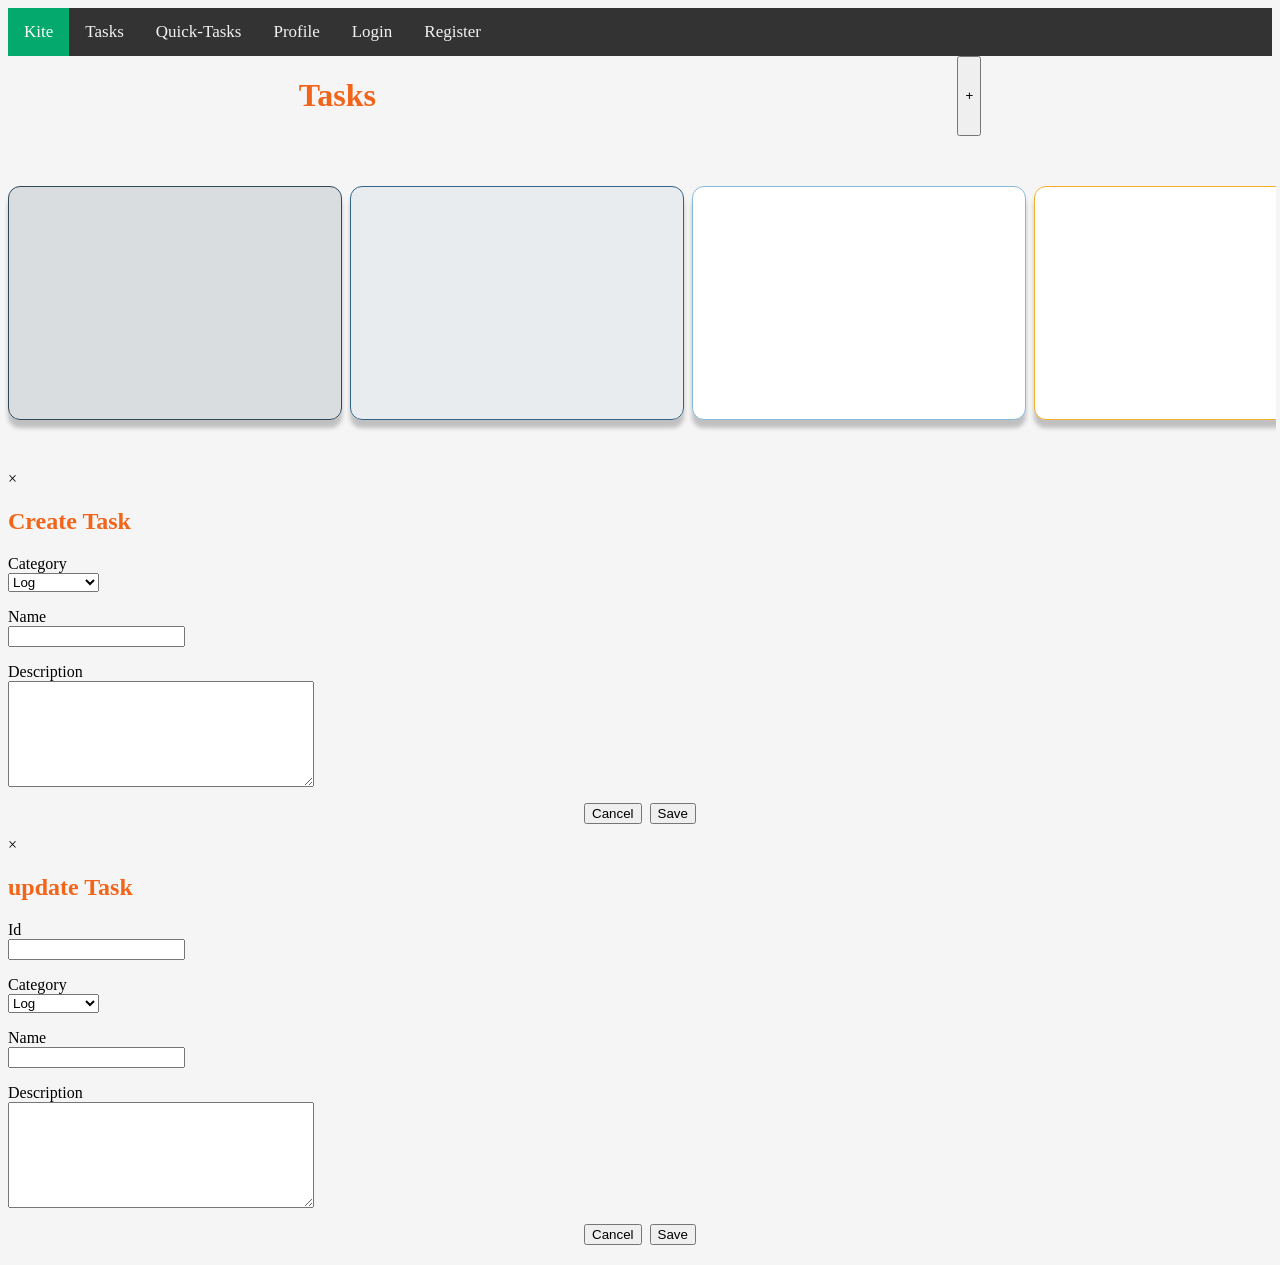
==== index.html @ b0ea0c17 "+ index with modals" ====
<!DOCTYPE html>
<html lang="en">

<head>
    <meta charset="UTF-8">
    <meta name="viewport" content="width=device-width, initial-scale=1.0">
    <title>Tasks</title>
    <link href="./css/main.css" rel="stylesheet" />
    <link rel="stylesheet" href="https://cdnjs.cloudflare.com/ajax/libs/font-awesome/4.7.0/css/font-awesome.min.css">
    <link rel="stylesheet" href="https://www.w3schools.com/w3css/5/w3.css">
    <style>
        .modal-form {
            display: flex;
            flex-flow: column;
            padding-bottom: 12px;
            gap: 16px;
        }

        textarea {
            min-width: 300px;
            min-height: 100px;
            max-width: 300px;
            max-height: 300px;
        }
    </style>


</head>

<body>


    <div class="topnav" id="myTopnav">
        <a href="index.html" class="active">Kite</a>
        <a href="index.html">Tasks</a>
        <a href="./pages/quick-tasks.html">Quick-Tasks</a>
        <a href="./pages/profile.html">Profile</a>
        <a href="./pages/login.html">Login</a>
        <a href="./pages/register.html">Register</a>

        <a href="javascript:void(0);" class="icon">
            <i class="fa fa-bars"></i>
        </a>
    </div>


    <div class="main-container">
        <div class="flex row justify-between w-100">
            <h1 class="primary">Tasks</h1>

            <button id="btnAddTask"
                onclick="document.getElementById('createTaskModal').style.display='block'">+</button>
        </div>

        <div class="main-tasks-container">
            <div class="card tasks-container"></div>
            <div class="card tasks-container"></div>
            <div class="card tasks-container"></div>
            <div class="card tasks-container"></div>
            <div class="card tasks-container"></div>

        </div>

    </div>


    <!-- CREATE TASK MODEL -->
    <div id="createTaskModal" class="w3-modal">
        <div class="w3-modal-content w3-card-4">
            <header class="w3-container">
                <span onclick="document.getElementById('createTaskModal').style.display='none'"
                    class="w3-button w3-display-topright">&times;</span>
                <h2 class="primary">Create Task</h2>
            </header>
            <div class="w3-container">

                <div class="modal-form">

                    <div class="input-group">
                        <label for="inputCategory">Category</label>
                        <select id="inputCategory">
                            <option value="1">Log</option>
                            <option value="2">Todo</option>
                            <option value="3">In Progress</option>
                            <option value="4">Review</option>
                            <option value="5">Done</option>
                        </select>
                    </div>

                    <div class="input-group">
                        <label for="inputName">Name</label>
                        <input id="inputName" type="text">
                    </div>

                    <div class="input-group">
                        <label for="inputDescription">Description</label>
                        <textarea id="inputDescription"> </textarea>
                    </div>


                    <div class="link-group">
                        <button
                            onclick="document.getElementById('createTaskModal').style.display='none'">Cancel</button>
                        <button id="btnSubmit">Save</button>
                    </div>

                </div>


            </div>

        </div>
    </div>


    <!-- UPDATE TASK MODEL -->
    <div id="updateTaskModal" class="w3-modal">
        <div class="w3-modal-content w3-card-4">
            <header class="w3-container">
                <span onclick="document.getElementById('updateTaskModal').style.display='none'"
                    class="w3-button w3-display-topright">&times;</span>
                <h2 class="primary">update Task</h2>
            </header>
            <div class="w3-container">

                <div class="modal-form">

                    <div class="input-group">
                        <label for="inputId">Id</label>
                        <input id="inputId" type="text" readonly>
                    </div>

                    <div class="input-group">
                        <label for="inputCategory">Category</label>
                        <select id="inputCategory">
                            <option value="1">Log</option>
                            <option value="2">Todo</option>
                            <option value="3">In Progress</option>
                            <option value="4">Review</option>
                            <option value="5">Done</option>
                        </select>
                    </div>

                    <div class="input-group">
                        <label for="inputName">Name</label>
                        <input id="inputName" type="text">
                    </div>

                    <div class="input-group">
                        <label for="inputDescription">Description</label>
                        <textarea id="inputDescription"> </textarea>
                    </div>


                    <div class="link-group">
                        <button
                            onclick="document.getElementById('updateTaskModal').style.display='none'">Cancel</button>
                        <button id="btnSubmit">Save</button>
                    </div>

                </div>


            </div>

        </div>
    </div>

    <script src="./js/index.js" type="module"></script>

    <script>
        function myFunction() {
            var x = document.getElementById("myTopnav");
            if (x.className === "topnav") {
                x.className += " responsive";
            } else {
                x.className = "topnav";
            }
        }
    </script>

</body>

</html>
---- css/main.css ----
:root {

    --bg-color: #f5f5f5;
    --primary-color: #2F4858;
    --secondary-color: #33658a;
    --accent-color: #86BBD8;
    --accent2-color: #F6AE2D;
    --accent3-color: #F26419;

    --card-bg: #FFF;


    --border-radius: 12px;
    --box-shadow: 0 8px 4px 0 silver;

    --space-small: 8px;
    --space-medium: 16px;
    --space-big: 32px;

}

body {
    background-color: var(--bg-color);
}

.w-100{
    width: 100%;
}

.primary {
    color: var(--accent3-color)
}

.bg-accent2{
    background-color: var(--accent2-color);
}


.accent2 {
    color: var(--accent2-color)
}

.flex {
    display: flex;
}

.row {
    flex-direction: row;
}

.column {
    flex-direction: column;
}

.justify-center {
    justify-content: center;
}

.justify-between{
    justify-content: space-around;
}

.align-center {
    align-items: center;
}

.gap-8 {
    gap: 8px;
}

.gap-16 {
    gap: 16px;
}

.card {
    padding: var(--space-medium);
    border-radius: var(--border-radius);
    background-color: var(--card-bg);
    box-shadow: var(--box-shadow);
}



.main-container {
    display: flex;
    flex-flow: column;
    justify-content: center;
    align-items: center;
}

.head-container {
    display: flex;
    flex-flow: column;
    justify-content: center;
    align-items: center;
}


.content-container {
    width: 800px;
    display: flex;
    flex-flow: column;
    justify-content: center;
    align-items: start;
}



.input-group {
    display: flex;
    flex-flow: column;
    justify-content: center;
    align-items: start;
}

.link-group {
    display: flex;
    flex-flow: row;
    justify-content: center;
    align-items: center;
    gap: 8px;
}



/* INDEX PAGE */
.main-tasks-container {
    width: 100%;
    display: flex;
    flex-flow: row;
    overflow-y: auto;
    gap: 8px;
    padding: 50px 4px;
}

.tasks-container {
    width: 100%;
    min-width: 300px;
    min-height: 200px;
    display: flex;
    flex-flow: column;
    gap: 8px;
}

.tasks-container:nth-child(1){
    background-color: #2F485822;
    border: 1px solid var(--primary-color);
}

.tasks-container:nth-child(2){
    background-color: #33658a11;
    border: 1px solid var(--secondary-color);
}

.tasks-container:nth-child(3){
    border: 1px solid var(--accent-color);
}

.tasks-container:nth-child(4){
    border: 1px solid var(--accent2-color);
}

.tasks-container:nth-child(5){
    border: 1px solid var(--accent3-color);
}




/* NAV BAR */
/* Add a black background color to the top navigation */

.topnav {
    overflow: hidden;
    background-color: #333;
}

.topnav a {
    float: left;
    display: block;
    color: #f2f2f2;
    text-align: center;
    padding: 14px 16px;
    text-decoration: none;
    font-size: 17px;
}

.topnav a:hover {
    background-color: #ddd;
    color: black;
}

.topnav a.active {
    background-color: #04AA6D;
    color: white;
}

.topnav .icon {
    display: none;
}

@media screen and (max-width: 600px) {
    .topnav a:not(:first-child) {
        display: none;
    }

    .topnav a.icon {
        float: right;
        display: block;
    }
}

@media screen and (max-width: 600px) {
    .topnav.responsive {
        position: relative;
    }

    .topnav.responsive .icon {
        position: absolute;
        right: 0;
        top: 0;
    }

    .topnav.responsive a {
        float: none;
        display: block;
        text-align: left;
    }
}
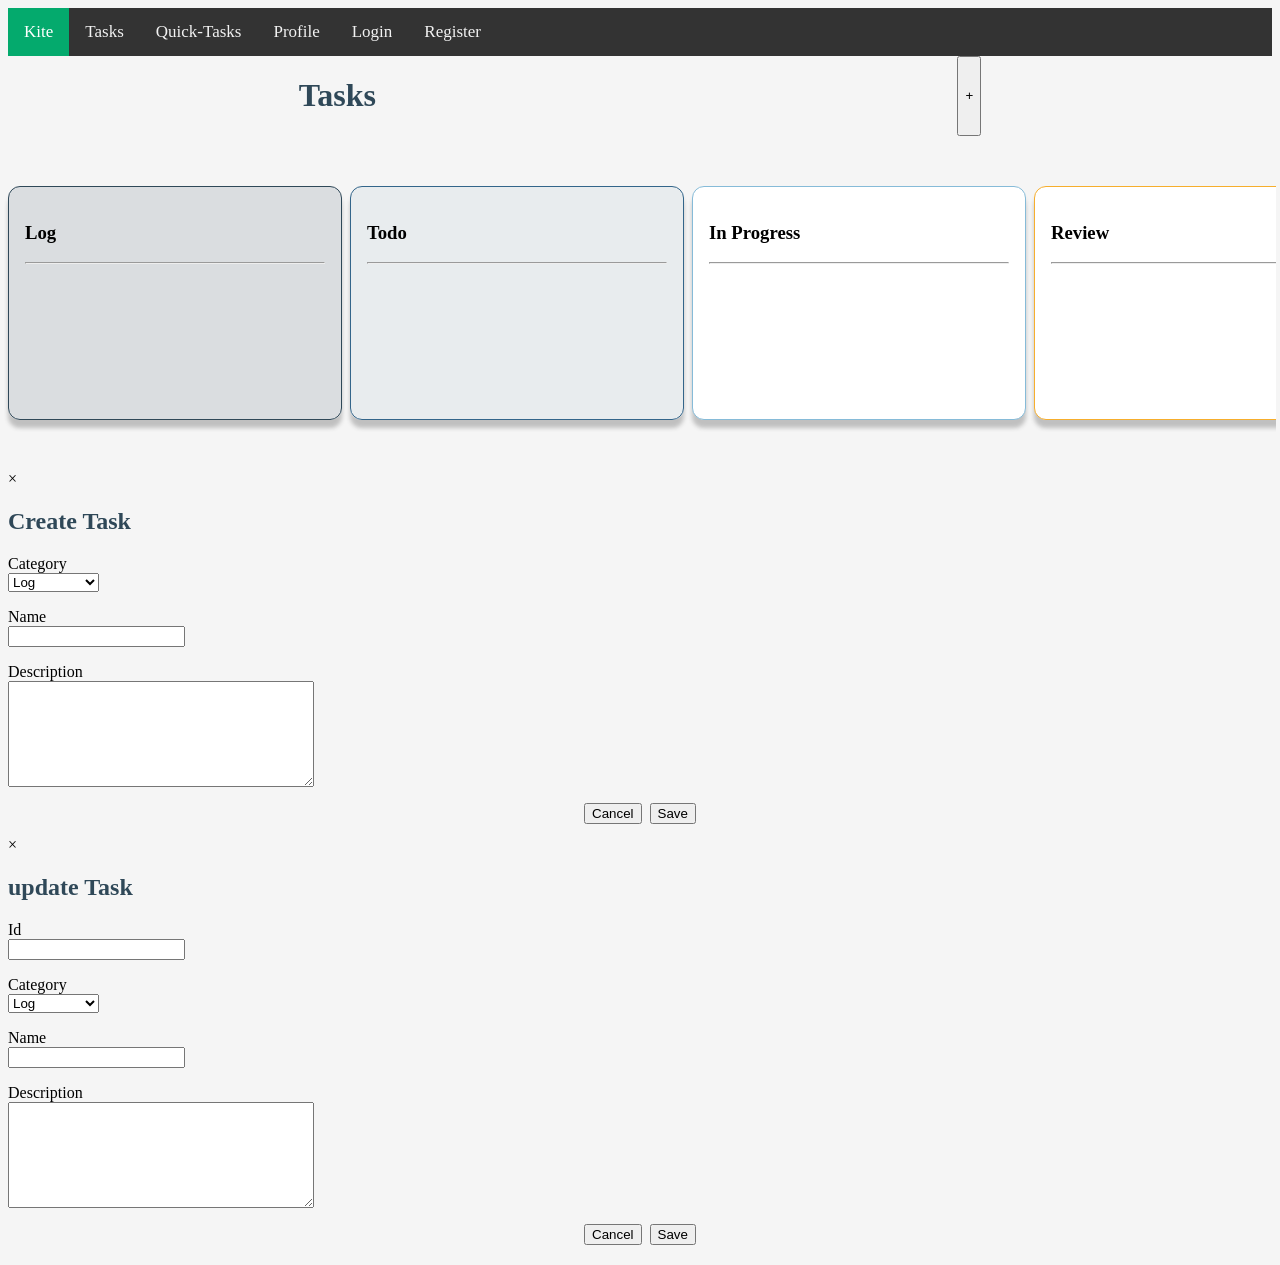
==== commit 04b4735e: "# index with template" ====
--- a/index.html
+++ b/index.html
@@ -29,7 +29,7 @@
 
 <body>
 
-
+    <!-- NAVBAR -->
     <div class="topnav" id="myTopnav">
         <a href="index.html" class="active">Kite</a>
         <a href="index.html">Tasks</a>
@@ -52,12 +52,69 @@
                 onclick="document.getElementById('createTaskModal').style.display='block'">+</button>
         </div>
 
+        <!-- Page content -->
         <div class="main-tasks-container">
-            <div class="card tasks-container"></div>
-            <div class="card tasks-container"></div>
-            <div class="card tasks-container"></div>
-            <div class="card tasks-container"></div>
-            <div class="card tasks-container"></div>
+
+            <!-- LOG -->
+            <div class="card tasks-container">
+                <div>
+                    <h3>Log</h3>
+                    <hr />
+                </div>
+
+                <div id="logTasksContainer" class="flex column justify-center gap-16">
+                    <!-- task card template lives here -->
+                </div>
+            </div>
+
+
+            <!-- TODO -->
+            <div class="card tasks-container">
+                <div>
+                    <h3>Todo</h3>
+                    <hr />
+                </div>
+
+                <div id="todoTasksContainer" class="flex column justify-center gap-16">
+                    <!-- task card template lives here -->
+                </div>
+            </div>
+
+            <!-- IN PROGRESS -->
+            <div class="card tasks-container">
+                <div>
+                    <h3>In Progress</h3>
+                    <hr />
+                </div>
+
+                <div id="inProgressTasksContainer" class="flex column justify-center gap-16">
+                    <!-- task card template lives here -->
+                </div>
+            </div>
+
+            <!-- done -->
+            <div class="card tasks-container">
+                <div>
+                    <h3>Review</h3>
+                    <hr />
+                </div>
+
+                <div id="reviewTasksContainer" class="flex column justify-center gap-16">
+                    <!-- task card template lives here -->
+                </div>
+            </div>
+
+            <!-- DONE -->
+            <div class="card tasks-container">
+                <div>
+                    <h3>Done</h3>
+                    <hr />
+                </div>
+
+                <div id="DoneTasksContainer" class="flex column justify-center gap-16">
+                    <!-- task card template lives here -->
+                </div>
+            </div>
 
         </div>
 
@@ -126,13 +183,13 @@
                 <div class="modal-form">
 
                     <div class="input-group">
-                        <label for="inputId">Id</label>
-                        <input id="inputId" type="text" readonly>
-                    </div>
-
-                    <div class="input-group">
-                        <label for="inputCategory">Category</label>
-                        <select id="inputCategory">
+                        <label for="inputIdUpdate">Id</label>
+                        <input id="inputIdUpdate" type="text" readonly>
+                    </div>
+
+                    <div class="input-group">
+                        <label for="inputCategoryUpdate">Category</label>
+                        <select id="inputCategoryUpdate">
                             <option value="1">Log</option>
                             <option value="2">Todo</option>
                             <option value="3">In Progress</option>
@@ -142,20 +199,20 @@
                     </div>
 
                     <div class="input-group">
-                        <label for="inputName">Name</label>
-                        <input id="inputName" type="text">
-                    </div>
-
-                    <div class="input-group">
-                        <label for="inputDescription">Description</label>
-                        <textarea id="inputDescription"> </textarea>
+                        <label for="inputNameUpdate">Name</label>
+                        <input id="inputNameUpdate" type="text">
+                    </div>
+
+                    <div class="input-group">
+                        <label for="inputDescriptioUpdate">Description</label>
+                        <textarea id="inputDescriptionUpdate"> </textarea>
                     </div>
 
 
                     <div class="link-group">
                         <button
                             onclick="document.getElementById('updateTaskModal').style.display='none'">Cancel</button>
-                        <button id="btnSubmit">Save</button>
+                        <button id="btnSubmitUpdate">Save</button>
                     </div>
 
                 </div>
@@ -165,6 +222,38 @@
 
         </div>
     </div>
+
+
+
+    <!-- task card template-->
+    <template id="templateTaskCard">
+        <div id="taskCard" class="card">
+            <div>
+                <div class="flex row justify-end gap-8">
+
+                    <button id="btnTaskUpdate" class="btn btn-transparent"
+                        onclick="document.getElementById('updateTaskModal').style.display='block'">
+                        <svg xmlns="http://www.w3.org/2000/svg" fill="none" viewBox="0 0 24 24" stroke-width="1.5"
+                            stroke="currentColor" class="icon-24 primary">
+                            <path stroke-linecap="round" stroke-linejoin="round"
+                                d="m16.862 4.487 1.687-1.688a1.875 1.875 0 1 1 2.652 2.652L6.832 19.82a4.5 4.5 0 0 1-1.897 1.13l-2.685.8.8-2.685a4.5 4.5 0 0 1 1.13-1.897L16.863 4.487Zm0 0L19.5 7.125" />
+                        </svg>
+
+                    </button>
+
+                    <button id="btnTaskDelete" class="btn btn-transparent">
+                        <svg xmlns="http://www.w3.org/2000/svg" fill="none" viewBox="0 0 24 24" stroke-width="1.5"
+                            stroke="currentColor" class="icon-24 accent3">
+                            <path stroke-linecap="round" stroke-linejoin="round"
+                                d="m14.74 9-.346 9m-4.788 0L9.26 9m9.968-3.21c.342.052.682.107 1.022.166m-1.022-.165L18.16 19.673a2.25 2.25 0 0 1-2.244 2.077H8.084a2.25 2.25 0 0 1-2.244-2.077L4.772 5.79m14.456 0a48.108 48.108 0 0 0-3.478-.397m-12 .562c.34-.059.68-.114 1.022-.165m0 0a48.11 48.11 0 0 1 3.478-.397m7.5 0v-.916c0-1.18-.91-2.164-2.09-2.201a51.964 51.964 0 0 0-3.32 0c-1.18.037-2.09 1.022-2.09 2.201v.916m7.5 0a48.667 48.667 0 0 0-7.5 0" />
+                        </svg>
+                    </button>
+                </div>
+                <p id="taskName">Task Name</p>
+                <p id="taskDesc" class="text-desc">Task Desc</p>
+            </div>
+        </div>
+    </template>
 
     <script src="./js/index.js" type="module"></script>
 
@@ -177,6 +266,53 @@
                 x.className = "topnav";
             }
         }
+
+        let logTasksContainer = document.getElementById("logTasksContainer");
+        let todoTasksContainer = document.getElementById("todoTasksContainer");
+        let inProgressTasksContainer = document.getElementById("inProgressTasksContainer");
+        let reviewTasksContainer = document.getElementById("reviewTasksContainer");
+        let doneTasksContainer = document.getElementById("doneTasksContainer");
+
+        let templateTaskCard = document.getElementById("templateTaskCard");
+
+        let inputCategory = document.getElementById("inputCategory");
+        let btnSubmit = document.getElementById("btnSubmit");
+
+        btnSubmit.onclick = createTaskCard
+
+
+        function createTaskCard() {
+            let clone = templateTaskCard.content.cloneNode(true);
+            console.log(inputCategory.value);
+            
+            switch (parseInt(inputCategory.value)) {
+                case 1:
+                    logTasksContainer.appendChild(clone);
+                    break;
+                case 2:
+                    todoTasksContainer.appendChild(clone);
+                    break;
+                case 3:
+                    inProgressTasksContainer.appendChild(clone);
+                    break;
+                case 4:
+                    reviewTasksContainer.appendChild(clone);
+                    break;
+                case 5:
+                    doneTasksContainer.appendChild(clone);
+                    break;
+
+                default:
+                    break;
+            }
+
+
+        }
+
+
+
+
+
     </script>
 
 </body>
--- a/css/main.css
+++ b/css/main.css
@@ -28,18 +28,34 @@
 }
 
 .primary {
-    color: var(--accent3-color)
+    color: var(--primary-color)
 }
 
 .bg-accent2{
     background-color: var(--accent2-color);
 }
 
-
+.accent {
+    color: var(--accent-color)
+}
 .accent2 {
     color: var(--accent2-color)
 }
 
+.accent3 {
+    color: var(--accent3-color);
+}
+
+.text-desc{
+    color: #777;
+    font-size: small;
+}
+
+.icon-24{
+    width: 24px;
+    height: 24px;
+}
+
 .flex {
     display: flex;
 }
@@ -58,6 +74,10 @@
 
 .justify-between{
     justify-content: space-around;
+}
+
+.justify-end{
+    justify-content: end;
 }
 
 .align-center {
@@ -164,7 +184,21 @@
     border: 1px solid var(--accent3-color);
 }
 
-
+.btn{
+    padding: 4px 8px;
+    border-radius: var(--border-radius);
+}
+
+.btn:hover{
+    scale: 1.09;
+    box-shadow: 0 2px 4px 0 silver;
+}
+
+.btn-transparent{
+    outline: none;
+    border: none;
+    background: none;
+}
 
 
 /* NAV BAR */
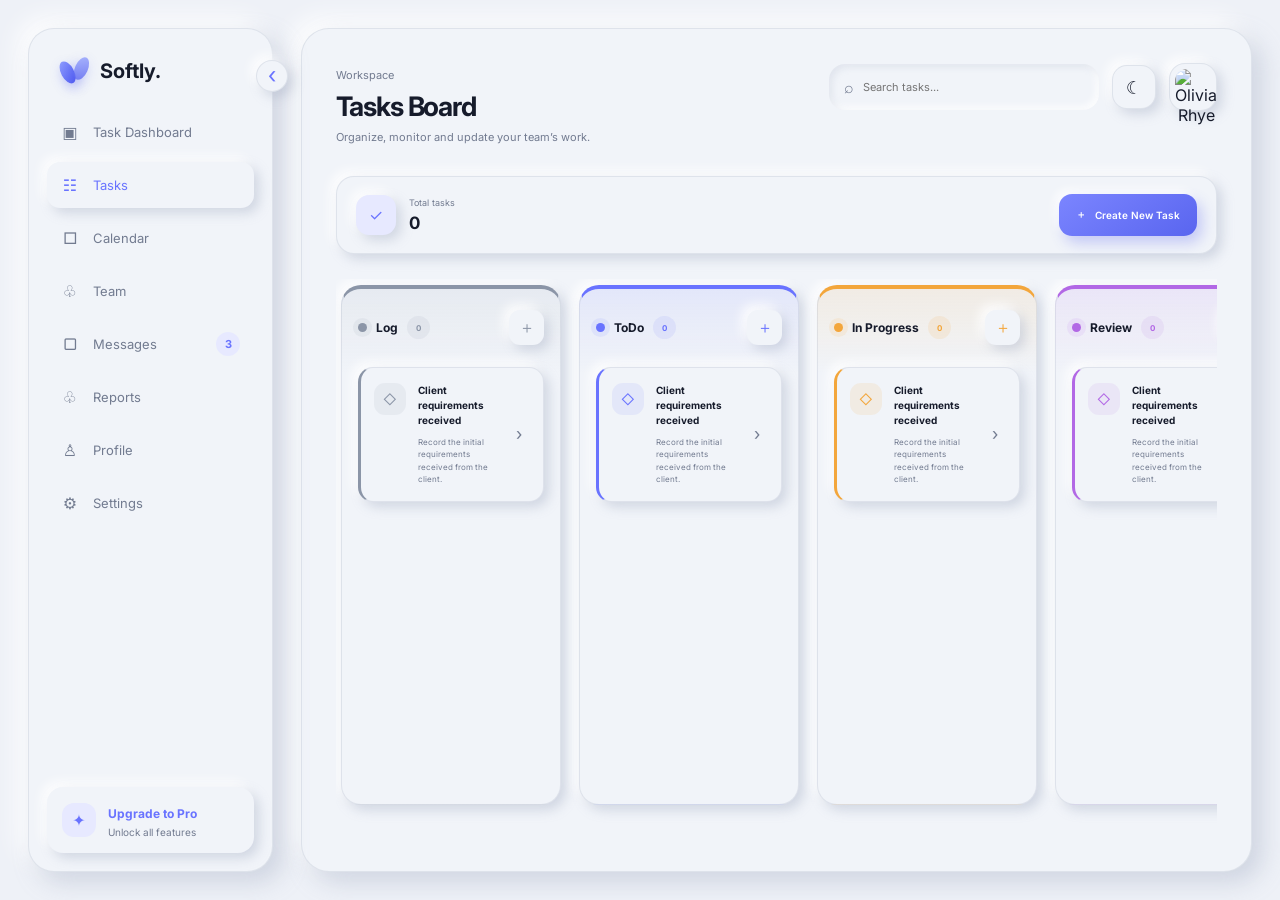
==== commit bb154f1e: "+changes to all pages" ====
--- a/index.html
+++ b/index.html
@@ -1,320 +1,294 @@
-<!DOCTYPE html>
-<html lang="en">
+<!doctype html>
+<html lang="en" data-theme="light">
 
 <head>
     <meta charset="UTF-8">
     <meta name="viewport" content="width=device-width, initial-scale=1.0">
-    <title>Tasks</title>
-    <link href="./css/main.css" rel="stylesheet" />
-    <link rel="stylesheet" href="https://cdnjs.cloudflare.com/ajax/libs/font-awesome/4.7.0/css/font-awesome.min.css">
-    <link rel="stylesheet" href="https://www.w3schools.com/w3css/5/w3.css">
-    <style>
-        .modal-form {
-            display: flex;
-            flex-flow: column;
-            padding-bottom: 12px;
-            gap: 16px;
-        }
-
-        textarea {
-            min-width: 300px;
-            min-height: 100px;
-            max-width: 300px;
-            max-height: 300px;
-        }
-    </style>
-
-
+    <meta name="description" content="Responsive neumorphic task dashboard">
+    <title>Tasks — Softly</title>
+    <link rel="preconnect" href="https://fonts.googleapis.com">
+    <link rel="preconnect" href="https://fonts.gstatic.com" crossorigin>
+    <link href="https://fonts.googleapis.com/css2?family=Inter:wght@400;500;600;700&display=swap" rel="stylesheet">
+    <link rel="stylesheet" href="./css/main.css">
 </head>
 
-<body>
-
-    <!-- NAVBAR -->
-    <div class="topnav" id="myTopnav">
-        <a href="index.html" class="active">Kite</a>
-        <a href="index.html">Tasks</a>
-        <a href="./pages/quick-tasks.html">Quick-Tasks</a>
-        <a href="./pages/profile.html">Profile</a>
-        <a href="./pages/login.html">Login</a>
-        <a href="./pages/register.html">Register</a>
-
-        <a href="javascript:void(0);" class="icon">
-            <i class="fa fa-bars"></i>
-        </a>
-    </div>
-
-
-    <div class="main-container">
-        <div class="flex row justify-between w-100">
-            <h1 class="primary">Tasks</h1>
-
-            <button id="btnAddTask"
-                onclick="document.getElementById('createTaskModal').style.display='block'">+</button>
-        </div>
-
-        <!-- Page content -->
-        <div class="main-tasks-container">
-
-            <!-- LOG -->
-            <div class="card tasks-container">
-                <div>
-                    <h3>Log</h3>
-                    <hr />
+<body class="tasks-page">
+    <div class="tasks-layout" id="tasksLayout">
+
+        <aside class="sidebar" id="sidebar">
+            <a class="logo" href="index.html" aria-label="Softly home">
+                <span class="brand-mark"><i></i><i></i></span>
+                <strong>Softly.</strong>
+            </a>
+
+            <button class="sidebar-collapse-button" id="sidebarCollapseButton" type="button"
+                aria-label="Collapse sidebar" aria-expanded="true"><span>‹</span></button>
+
+            <nav class="primary-nav" aria-label="Primary navigation">
+                <a class="nav-link" href="index.html" data-label="Task Dashboard"><span>▣</span>Task
+                    Dashboard</a>
+                <a class="nav-link active" href="tasks.html" data-label="Tasks"><span>☷</span>Tasks</a>
+                <a class="nav-link" href="calendar.html" data-label="Calendar"><span>□</span>Calendar</a>
+                <a class="nav-link" href="team.html" data-label="Team"><span>♧</span>Team</a>
+                <a class="nav-link" href="messages.html" data-label="Messages"><span>▢</span>Messages <b
+                        class="count">3</b></a>
+                <a class="nav-link" href="reports.html" data-label="Reports"><span>♧</span>Reports</a>
+                <a class="nav-link" href="profile.html" data-label="Profile"><span>♙</span>Profile</a>
+                <a class="nav-link" href="settings.html" data-label="Settings"><span>⚙</span>Settings</a>
+            </nav>
+
+            <a class="upgrade-card" href="#">
+                <span class="upgrade-icon">✦</span>
+                <span><strong>Upgrade to Pro</strong><small>Unlock all features</small></span>
+            </a>
+        </aside>
+
+        <main class="dashboard-main">
+            <header class="dashboard-header">
+
+                <div class="dashboard-title">
+
+                    <button class="icon-button task-mobile-menu" id="menuButton" type="button" aria-label="Open menu"
+                        aria-expanded="false">
+                        ☰
+                    </button>
+
+                    <div>
+                        <small>Workspace</small>
+                        <h1>Tasks Board</h1>
+
+                        <p>
+                            Organize, monitor and update your team’s work.
+                        </p>
+                    </div>
                 </div>
 
-                <div id="logTasksContainer" class="flex column justify-center gap-16">
-                    <!-- task card template lives here -->
-                </div>
-            </div>
-
-
-            <!-- TODO -->
-            <div class="card tasks-container">
-                <div>
-                    <h3>Todo</h3>
-                    <hr />
-                </div>
-
-                <div id="todoTasksContainer" class="flex column justify-center gap-16">
-                    <!-- task card template lives here -->
-                </div>
-            </div>
-
-            <!-- IN PROGRESS -->
-            <div class="card tasks-container">
-                <div>
-                    <h3>In Progress</h3>
-                    <hr />
-                </div>
-
-                <div id="inProgressTasksContainer" class="flex column justify-center gap-16">
-                    <!-- task card template lives here -->
-                </div>
-            </div>
-
-            <!-- done -->
-            <div class="card tasks-container">
-                <div>
-                    <h3>Review</h3>
-                    <hr />
-                </div>
-
-                <div id="reviewTasksContainer" class="flex column justify-center gap-16">
-                    <!-- task card template lives here -->
-                </div>
-            </div>
-
-            <!-- DONE -->
-            <div class="card tasks-container">
-                <div>
-                    <h3>Done</h3>
-                    <hr />
-                </div>
-
-                <div id="DoneTasksContainer" class="flex column justify-center gap-16">
-                    <!-- task card template lives here -->
-                </div>
-            </div>
-
-        </div>
-
-    </div>
-
-
-    <!-- CREATE TASK MODEL -->
-    <div id="createTaskModal" class="w3-modal">
-        <div class="w3-modal-content w3-card-4">
-            <header class="w3-container">
-                <span onclick="document.getElementById('createTaskModal').style.display='none'"
-                    class="w3-button w3-display-topright">&times;</span>
-                <h2 class="primary">Create Task</h2>
-            </header>
-            <div class="w3-container">
-
-                <div class="modal-form">
-
-                    <div class="input-group">
-                        <label for="inputCategory">Category</label>
-                        <select id="inputCategory">
-                            <option value="1">Log</option>
-                            <option value="2">Todo</option>
-                            <option value="3">In Progress</option>
-                            <option value="4">Review</option>
-                            <option value="5">Done</option>
-                        </select>
-                    </div>
-
-                    <div class="input-group">
-                        <label for="inputName">Name</label>
-                        <input id="inputName" type="text">
-                    </div>
-
-                    <div class="input-group">
-                        <label for="inputDescription">Description</label>
-                        <textarea id="inputDescription"> </textarea>
-                    </div>
-
-
-                    <div class="link-group">
-                        <button
-                            onclick="document.getElementById('createTaskModal').style.display='none'">Cancel</button>
-                        <button id="btnSubmit">Save</button>
-                    </div>
-
-                </div>
-
-
-            </div>
-
-        </div>
-    </div>
-
-
-    <!-- UPDATE TASK MODEL -->
-    <div id="updateTaskModal" class="w3-modal">
-        <div class="w3-modal-content w3-card-4">
-            <header class="w3-container">
-                <span onclick="document.getElementById('updateTaskModal').style.display='none'"
-                    class="w3-button w3-display-topright">&times;</span>
-                <h2 class="primary">update Task</h2>
-            </header>
-            <div class="w3-container">
-
-                <div class="modal-form">
-
-                    <div class="input-group">
-                        <label for="inputIdUpdate">Id</label>
-                        <input id="inputIdUpdate" type="text" readonly>
-                    </div>
-
-                    <div class="input-group">
-                        <label for="inputCategoryUpdate">Category</label>
-                        <select id="inputCategoryUpdate">
-                            <option value="1">Log</option>
-                            <option value="2">Todo</option>
-                            <option value="3">In Progress</option>
-                            <option value="4">Review</option>
-                            <option value="5">Done</option>
-                        </select>
-                    </div>
-
-                    <div class="input-group">
-                        <label for="inputNameUpdate">Name</label>
-                        <input id="inputNameUpdate" type="text">
-                    </div>
-
-                    <div class="input-group">
-                        <label for="inputDescriptioUpdate">Description</label>
-                        <textarea id="inputDescriptionUpdate"> </textarea>
-                    </div>
-
-
-                    <div class="link-group">
-                        <button
-                            onclick="document.getElementById('updateTaskModal').style.display='none'">Cancel</button>
-                        <button id="btnSubmitUpdate">Save</button>
-                    </div>
-
-                </div>
-
-
-            </div>
-
-        </div>
-    </div>
-
-
-
-    <!-- task card template-->
-    <template id="templateTaskCard">
-        <div id="taskCard" class="card">
-            <div>
-                <div class="flex row justify-end gap-8">
-
-                    <button id="btnTaskUpdate" class="btn btn-transparent"
-                        onclick="document.getElementById('updateTaskModal').style.display='block'">
-                        <svg xmlns="http://www.w3.org/2000/svg" fill="none" viewBox="0 0 24 24" stroke-width="1.5"
-                            stroke="currentColor" class="icon-24 primary">
-                            <path stroke-linecap="round" stroke-linejoin="round"
-                                d="m16.862 4.487 1.687-1.688a1.875 1.875 0 1 1 2.652 2.652L6.832 19.82a4.5 4.5 0 0 1-1.897 1.13l-2.685.8.8-2.685a4.5 4.5 0 0 1 1.13-1.897L16.863 4.487Zm0 0L19.5 7.125" />
-                        </svg>
-
+                <div class="dashboard-actions">
+
+                    <label class="search-box task-dashboard-search">
+                        <span>⌕</span>
+
+                        <input id="search" type="search" placeholder="Search tasks..." aria-label="Search tasks">
+                    </label>
+
+                    <button class="icon-button" id="themeToggle" type="button" aria-label="Switch to dark theme">
+                        ☾
                     </button>
 
-                    <button id="btnTaskDelete" class="btn btn-transparent">
-                        <svg xmlns="http://www.w3.org/2000/svg" fill="none" viewBox="0 0 24 24" stroke-width="1.5"
-                            stroke="currentColor" class="icon-24 accent3">
-                            <path stroke-linecap="round" stroke-linejoin="round"
-                                d="m14.74 9-.346 9m-4.788 0L9.26 9m9.968-3.21c.342.052.682.107 1.022.166m-1.022-.165L18.16 19.673a2.25 2.25 0 0 1-2.244 2.077H8.084a2.25 2.25 0 0 1-2.244-2.077L4.772 5.79m14.456 0a48.108 48.108 0 0 0-3.478-.397m-12 .562c.34-.059.68-.114 1.022-.165m0 0a48.11 48.11 0 0 1 3.478-.397m7.5 0v-.916c0-1.18-.91-2.164-2.09-2.201a51.964 51.964 0 0 0-3.32 0c-1.18.037-2.09 1.022-2.09 2.201v.916m7.5 0a48.667 48.667 0 0 0-7.5 0" />
-                        </svg>
+                    <button class="avatar-button" type="button" aria-label="Open profile">
+                        <img src="https://i.pravatar.cc/100?img=47" alt="Olivia Rhye">
                     </button>
                 </div>
-                <p id="taskName">Task Name</p>
-                <p id="taskDesc" class="text-desc">Task Desc</p>
-            </div>
-        </div>
-    </template>
-
-    <script src="./js/index.js" type="module"></script>
-
-    <script>
-        function myFunction() {
-            var x = document.getElementById("myTopnav");
-            if (x.className === "topnav") {
-                x.className += " responsive";
-            } else {
-                x.className = "topnav";
-            }
-        }
-
-        let logTasksContainer = document.getElementById("logTasksContainer");
-        let todoTasksContainer = document.getElementById("todoTasksContainer");
-        let inProgressTasksContainer = document.getElementById("inProgressTasksContainer");
-        let reviewTasksContainer = document.getElementById("reviewTasksContainer");
-        let doneTasksContainer = document.getElementById("doneTasksContainer");
-
-        let templateTaskCard = document.getElementById("templateTaskCard");
-
-        let inputCategory = document.getElementById("inputCategory");
-        let btnSubmit = document.getElementById("btnSubmit");
-
-        btnSubmit.onclick = createTaskCard
-
-
-        function createTaskCard() {
-            let clone = templateTaskCard.content.cloneNode(true);
-            console.log(inputCategory.value);
-            
-            switch (parseInt(inputCategory.value)) {
-                case 1:
-                    logTasksContainer.appendChild(clone);
-                    break;
-                case 2:
-                    todoTasksContainer.appendChild(clone);
-                    break;
-                case 3:
-                    inProgressTasksContainer.appendChild(clone);
-                    break;
-                case 4:
-                    reviewTasksContainer.appendChild(clone);
-                    break;
-                case 5:
-                    doneTasksContainer.appendChild(clone);
-                    break;
-
-                default:
-                    break;
-            }
-
-
-        }
-
-
-
-
-
-    </script>
-
+            </header>
+
+            <!-- Board summary -->
+            <section class="tasks-summary">
+                <div>
+                    <span class="summary-icon">✓</span>
+
+                    <p>
+                        <small>Total tasks</small>
+                        <strong id="totalTaskCount">0</strong>
+                    </p>
+                </div>
+
+                <button class="board-create-button" id="createTaskButton" type="button">
+                    <span>＋</span>
+                    Create New Task
+                </button>
+            </section>
+
+            <!-- Task board -->
+            <section class="task-board" aria-label="Task board">
+
+                <!-- ========== LOG ========== -->
+                <article class="task-column column-log" data-category="log">
+                    <header class="task-column-header">
+                        <div class="column-title">
+                            <span class="column-indicator"></span>
+
+                            <h2>Log</h2>
+
+                            <b class="task-count">0</b>
+                        </div>
+
+                        <button class="column-add-button" type="button" data-add-category="log"
+                            aria-label="Add a task to Log" title="Add task">
+                            ＋
+                        </button>
+                    </header>
+
+                    <div class="task-list" id="logTasks" data-task-list="log"><button type="button" class="board-task"
+                            data-task-id="1" fdprocessedid="u6plsr">
+                            <span class="board-task-icon">
+                                ◇
+                            </span>
+
+                            <span class="board-task-content">
+                                <strong>Client requirements received</strong>
+
+                                <small>
+                                    Record the initial requirements received from the client.
+                                </small>
+                            </span>
+
+                            <span class="board-task-arrow">
+                                ›
+                            </span>
+                        </button></div>
+                </article>
+
+                <!-- ========== TODO ========== -->
+                <article class="task-column column-todo" data-category="todo">
+                    <header class="task-column-header">
+                        <div class="column-title">
+                            <span class="column-indicator"></span>
+
+                            <h2>ToDo</h2>
+
+                            <b class="task-count">0</b>
+                        </div>
+
+                        <button class="column-add-button" type="button" data-add-category="todo"
+                            aria-label="Add a task to Todo" title="Add task">
+                            ＋
+                        </button>
+                    </header>
+
+                    <div class="task-list" id="todoTasks" data-task-list="todo"><button type="button" class="board-task"
+                            data-task-id="1" fdprocessedid="u6plsr">
+                            <span class="board-task-icon">
+                                ◇
+                            </span>
+
+                            <span class="board-task-content">
+                                <strong>Client requirements received</strong>
+
+                                <small>
+                                    Record the initial requirements received from the client.
+                                </small>
+                            </span>
+
+                            <span class="board-task-arrow">
+                                ›
+                            </span>
+                        </button></div>
+                </article>
+                
+                <!-- ========== IN PROGRESS ========== -->
+                <article class="task-column column-progress" data-category="progress">
+                    <header class="task-column-header">
+                        <div class="column-title">
+                            <span class="column-indicator"></span>
+
+                            <h2>In Progress</h2>
+
+                            <b class="task-count">0</b>
+                        </div>
+
+                        <button class="column-add-button" type="button" data-add-category="progress"
+                            aria-label="Add a task to progress" title="Add task">
+                            ＋
+                        </button>
+                    </header>
+
+                    <div class="task-list" id="progressTasks" data-task-list="progress"><button type="button" class="board-task"
+                            data-task-id="1" fdprocessedid="u6plsr">
+                            <span class="board-task-icon">
+                                ◇
+                            </span>
+
+                            <span class="board-task-content">
+                                <strong>Client requirements received</strong>
+
+                                <small>
+                                    Record the initial requirements received from the client.
+                                </small>
+                            </span>
+
+                            <span class="board-task-arrow">
+                                ›
+                            </span>
+                        </button></div>
+                </article>
+                
+                <!-- ========== Review ========== -->
+                <article class="task-column column-review" data-category="review">
+                    <header class="task-column-header">
+                        <div class="column-title">
+                            <span class="column-indicator"></span>
+
+                            <h2>Review</h2>
+
+                            <b class="task-count">0</b>
+                        </div>
+
+                        <button class="column-add-button" type="button" data-add-category="review"
+                            aria-label="Add a task to review" title="Add task">
+                            ＋
+                        </button>
+                    </header>
+
+                    <div class="task-list" id="reviewTasks" data-task-list="review"><button type="button" class="board-task"
+                            data-task-id="1" fdprocessedid="u6plsr">
+                            <span class="board-task-icon">
+                                ◇
+                            </span>
+
+                            <span class="board-task-content">
+                                <strong>Client requirements received</strong>
+
+                                <small>
+                                    Record the initial requirements received from the client.
+                                </small>
+                            </span>
+
+                            <span class="board-task-arrow">
+                                ›
+                            </span>
+                        </button></div>
+                </article>
+                
+                <!-- ========== Complete ========== -->
+                <article class="task-column column-complete" data-category="complete">
+                    <header class="task-column-header">
+                        <div class="column-title">
+                            <span class="column-indicator"></span>
+
+                            <h2>Complete</h2>
+
+                            <b class="task-count">0</b>
+                        </div>
+
+                        <button class="column-add-button" type="button" data-add-category="complete"
+                            aria-label="Add a task to complete" title="Add task">
+                            ＋
+                        </button>
+                    </header>
+
+                    <div class="task-list" id="completeTasks" data-task-list="complete"><button type="button" class="board-task"
+                            data-task-id="1" fdprocessedid="u6plsr">
+                            <span class="board-task-icon">
+                                ◇
+                            </span>
+
+                            <span class="board-task-content">
+                                <strong>Client requirements received</strong>
+
+                                <small>
+                                    Record the initial requirements received from the client.
+                                </small>
+                            </span>
+
+                            <span class="board-task-arrow">
+                                ›
+                            </span>
+                        </button></div>
+                </article>
+
+            </section>
+        </main>
+    </div>
 </body>
 
 </html>
--- a/css/main.css
+++ b/css/main.css
@@ -1,263 +1,1264 @@
 :root {
-
-    --bg-color: #f5f5f5;
-    --primary-color: #2F4858;
-    --secondary-color: #33658a;
-    --accent-color: #86BBD8;
-    --accent2-color: #F6AE2D;
-    --accent3-color: #F26419;
-
-    --card-bg: #FFF;
-
-
-    --border-radius: 12px;
-    --box-shadow: 0 8px 4px 0 silver;
-
-    --space-small: 8px;
-    --space-medium: 16px;
-    --space-big: 32px;
-
+    color-scheme: light;
+    --page: #eef1f7;
+    --surface: #f1f4f9;
+    --surface-strong: #f7f9fc;
+    --text: #161b2b;
+    --muted: #727b90;
+    --line: rgba(124, 137, 163, .16);
+    --primary: #6973ff;
+    --primary-soft: #e7e9ff;
+    --success: #19b979;
+    --danger: #fb6573;
+    --shadow-dark: rgba(155, 166, 188, .38);
+    --shadow-light: rgba(255, 255, 255, .95);
+    --raised:
+        10px 10px 24px var(--shadow-dark),
+        -10px -10px 24px var(--shadow-light);
+    --raised-small:
+        5px 5px 12px var(--shadow-dark),
+        -5px -5px 12px var(--shadow-light);
+    --inset:
+        inset 3px 3px 7px rgba(163, 174, 194, .22),
+        inset -3px -3px 7px rgba(255, 255, 255, .9);
+
+    --btn-gradient-1: #7d86ff;
+    --btn-gradient-2: #5864ee;
+}
+
+:root[data-theme="dark"] {
+    color-scheme: dark;
+    --page: #121a26;
+    --surface: #172231;
+    --surface-strong: #1b2737;
+    --text: #f5f7fb;
+    --muted: #aab4c5;
+    --line: rgba(210, 221, 239, .10);
+    --primary: #7b82ff;
+    --primary-soft: #28305e;
+    --shadow-dark: rgba(5, 10, 17, .72);
+    --shadow-light: rgba(49, 64, 82, .48);
+    --raised:
+        10px 10px 24px var(--shadow-dark),
+        -8px -8px 20px var(--shadow-light);
+    --raised-small:
+        5px 5px 12px var(--shadow-dark),
+        -4px -4px 10px var(--shadow-light);
+    --inset:
+        inset 3px 3px 7px rgba(4, 9, 15, .55),
+        inset -3px -3px 7px rgba(51, 67, 87, .30);
+
+    --btn-gradient-1: #7d86ff;
+    --btn-gradient-2: #5864ee;
+}
+
+* {
+    box-sizing: border-box;
+    margin: 0;
+    padding: 0;
+}
+
+html {
+    min-width: 320px;
+    background: var(--page);
 }
 
 body {
-    background-color: var(--bg-color);
-}
-
-.w-100{
+    min-height: 100vh;
+    font-family: Inter, system-ui, sans-serif;
+    color: var(--text);
+    background: var(--page);
+    transition: background .25s, color .25s;
+}
+
+button,
+input {
+    font: inherit;
+}
+
+button,
+a {
+    -webkit-tap-highlight-color: transparent;
+}
+
+a {
+    color: inherit;
+    text-decoration: none;
+}
+
+/* ==================================================
+   SIMPLE CENTERED LOGIN PAGE
+================================================== */
+
+.simple-form-page {
+    min-height: 100vh;
+    margin: 0;
+    color: var(--text);
+    background: var(--page);
+}
+
+/* Centers the login card horizontally and vertically */
+
+.simple-form-container {
+    min-height: 100vh;
+    display: grid;
+    place-items: center;
+    padding: 80px 20px;
+}
+
+/* Login card */
+
+.simple-form-card {
+    width: min(100%, 420px);
+    padding: 42px;
+    border: 1px solid var(--line);
+    border-radius: 26px;
+    background: var(--surface);
+    box-shadow: var(--raised);
+}
+
+/* BUTTONS */
+
+.btn {
+    min-height: 52px;
+    border: 0;
+    border-radius: 14px;
+    color: #ffffff;
+    background: linear-gradient(145deg, var(--btn-gradient-1), var(--btn-gradient-2));
+    box-shadow: 7px 9px 18px rgba(78, 89, 226, 0.3), -5px -5px 12px var(--shadow-light);
+    cursor: pointer;
+    font-size: 11px;
+    font-weight: 600;
+    transition: transform 0.18s ease, box-shadow 0.18s ease;
+}
+
+.btn:hover {
+    transform: translateY(-2px);
+}
+
+.icon-button,
+.avatar-button,
+.select-button {
+    border: 1px solid var(--line);
+    color: var(--text);
+    background: var(--surface);
+    box-shadow: var(--raised-small);
+    cursor: pointer;
+}
+
+.select-button {
+    padding: 9px 13px;
+    border-radius: 12px;
+    color: var(--muted);
+    font-size: 10px;
+}
+
+.icon-button {
+    position: relative;
+    flex: 0 0 44px;
+    width: 44px;
+    height: 44px;
+    border-radius: 15px;
+    font-size: 18px;
+    transition: transform .15s;
+}
+
+.icon-button:active,
+.select-button:active {
+    transform: scale(.96);
+    box-shadow: var(--inset);
+}
+
+.avatar-button {
+    width: 48px;
+    height: 48px;
+    padding: 5px;
+    border-radius: 16px;
+}
+
+.avatar-button img {
     width: 100%;
-}
-
-.primary {
-    color: var(--primary-color)
-}
-
-.bg-accent2{
-    background-color: var(--accent2-color);
-}
-
-.accent {
-    color: var(--accent-color)
-}
-.accent2 {
-    color: var(--accent2-color)
-}
-
-.accent3 {
-    color: var(--accent3-color);
-}
-
-.text-desc{
-    color: #777;
-    font-size: small;
-}
-
-.icon-24{
-    width: 24px;
+    height: 100%;
+    object-fit: cover;
+    border-radius: 12px;
+}
+
+/* Theme button */
+
+.form-theme-button {
+    position: fixed;
+    top: 28px;
+    right: 28px;
+    z-index: 10;
+}
+
+.task-mobile-menu {
+    display: none;
+}
+
+/* Brand */
+.logo {
+    display: flex;
+    align-items: center;
+    justify-content: center;
+    gap: 12px;
+    width: max-content;
+    margin: 0 auto 34px;
+    color: var(--text);
+    font-size: 20px;
+}
+
+.brand-mark {
+    position: relative;
+    width: 27px;
+    height: 27px;
+    transform: rotate(-28deg);
+}
+
+.brand-mark i {
+    display: block;
+    position: absolute;
+    width: 13px;
     height: 24px;
-}
-
-.flex {
-    display: flex;
-}
-
-.row {
-    flex-direction: row;
-}
-
-.column {
+    border-radius: 50%;
+    background: linear-gradient(145deg, #91a0ff, #4c56ef);
+    box-shadow: 0 5px 12px rgba(86, 98, 244, 0.35);
+}
+
+.brand-mark i:last-child {
+    right: 0;
+    bottom: 0;
+    transform: rotate(52deg);
+    opacity: .75;
+}
+
+/* Header */
+.simple-form-header {
+    margin-bottom: 32px;
+    text-align: center;
+}
+
+.simple-form-header h1 {
+    margin: 0 0 10px;
+    font-size: 28px;
+    letter-spacing: -0.04em;
+}
+
+.simple-form-header p {
+    margin: 0;
+    color: var(--muted);
+    font-size: 11px;
+    line-height: 1.6;
+}
+
+/* form form */
+.simple-login-form,
+.simple-register-form {
+    display: grid;
+    gap: 21px;
+}
+
+.simple-field>label {
+    display: block;
+    margin: 0 0 9px 3px;
+    color: var(--muted);
+    font-size: 10px;
+    font-weight: 500;
+}
+
+.simple-form-input {
+    display: flex;
+    align-items: center;
+    gap: 11px;
+    min-height: 52px;
+    padding: 0 15px;
+    border: 1px solid transparent;
+    border-radius: 14px;
+    color: var(--muted);
+    background: var(--surface);
+    box-shadow: var(--inset);
+    transition: border-color 0.2s ease, box-shadow 0.2s ease;
+}
+
+.simple-form-input:focus-within {
+    border-color: rgba(105, 115, 255, 0.4);
+    box-shadow: var(--inset), 0 0 0 4px rgba(105, 115, 255, 0.08);
+}
+
+.field-icon {
+    flex: 0 0 18px;
+    width: 18px;
+    color: var(--primary);
+    text-align: center;
+    font-size: 14px;
+}
+
+.simple-form-input input {
+    min-width: 0;
+    width: 100%;
+    border: 0;
+    outline: 0;
+    color: var(--text);
+    background: transparent;
+    font-size: 11px;
+}
+
+.show-password-button {
+    flex: 0 0 30px;
+    width: 30px;
+    height: 30px;
+    border: 0;
+    border-radius: 9px;
+    color: var(--muted);
+    background: transparent;
+    cursor: pointer;
+}
+
+.show-password-button:hover {
+    color: var(--primary);
+    background: var(--primary-soft);
+}
+
+.simple-form-options {
+    display: flex;
+    align-items: center;
+    justify-content: space-between;
+    margin-top: -4px;
+}
+
+.remember-option {
+    display: flex;
+    align-items: center;
+    gap: 8px;
+    color: var(--muted);
+    cursor: pointer;
+    font-size: 9px;
+}
+
+.remember-option input {
+    accent-color: var(--primary);
+}
+
+.simple-form-options a {
+    color: var(--primary);
+    font-size: 9px;
+    font-weight: 600;
+}
+
+.simple-create-account {
+    margin: 28px 0 0;
+    color: var(--muted);
+    text-align: center;
+    font-size: 9px;
+}
+
+.simple-create-account a {
+    color: var(--primary);
+    font-weight: 600;
+}
+
+/* Focus Button States */
+.icon-button:focus-within,
+.avatar-button:focus-within,
+.show-password-button:focus-within,
+.remember-option input:focus-within,
+.simple-create-account a:focus-within,
+a:focus-within {
+    outline: 0;
+    border: 1px solid rgba(105, 115, 255, 0.4);
+    box-shadow: 0 0 0 2px rgba(105, 115, 255, 0.4);
+}
+
+.btn:focus-within {
+    outline: 1px solid rgba(105, 115, 255, 0.4);
+    outline-offset: 3px;
+}
+
+/* Custom checkbox styling */
+
+input[type="checkbox"] {
+    appearance: none;
+    -webkit-appearance: none;
+    /* Compatibility for older browsers */
+    width: 12px;
+    height: 12px;
+    border: 1px solid var(--line);
+    border-radius: 3px;
+    background: #fff;
+    cursor: pointer;
+    position: relative;
+    display: inline-block;
+}
+
+/* Checked state: Changes border and background */
+input[type="checkbox"]:checked {
+    background: var(--primary);
+    border-color: var(--primary);
+}
+
+/* Checkmark using pseudo-element */
+input[type="checkbox"]:checked::before {
+    content: "✔";
+    position: absolute;
+    top: 50%;
+    left: 50%;
+    transform: translate(-50%, -50%);
+    color: #fff;
+    font-size: 8px;
+}
+
+/* ==================================================
+   SIDEBAR STYLES
+================================================== */
+
+.sidebar .logo {
+    padding: 0 14px 25px;
+    margin: 0;
+}
+
+.sidebar,
+.dashboard {
+    background: var(--surface);
+    box-shadow: var(--raised);
+    border: 1px solid var(--line);
+}
+
+.sidebar {
+    position: sticky;
+    top: 28px;
+    height: calc(100vh - 56px);
+    border-radius: 26px;
+    padding: 28px 18px 18px;
+    display: flex;
     flex-direction: column;
-}
-
-.justify-center {
+    z-index: 10;
+    overflow: visible;
+    transition:
+        width .3s ease,
+        padding .3s ease,
+        transform .25s ease;
+}
+
+.sidebar-collapse-button {
+    position: absolute;
+    top: 31px;
+    right: -16px;
+    z-index: 30;
+    width: 32px;
+    height: 32px;
+    display: grid;
+    place-items: center;
+    padding: 0;
+    border: 1px solid var(--line);
+    border-radius: 50%;
+    color: var(--primary);
+    background: var(--surface);
+    box-shadow: var(--raised-small);
+    cursor: pointer;
+}
+
+.sidebar-collapse-button span {
+    margin-top: -2px;
+    font-size: 23px;
+    line-height: 1;
+}
+
+.primary-nav,
+.secondary-nav {
+    display: grid;
+    gap: 7px;
+}
+
+.nav-link {
+    position: relative;
+    display: flex;
+    align-items: center;
+    gap: 14px;
+    min-height: 46px;
+    padding: 0 14px;
+    border-radius: 13px;
+    color: var(--muted);
+    font-size: 13px;
+    transition: .2s ease;
+}
+
+.nav-link:hover {
+    color: var(--primary);
+    transform: translateX(2px);
+}
+
+.nav-link.active {
+    color: var(--primary);
+    background: var(--surface);
+    box-shadow: var(--raised-small);
+}
+
+.nav-link>span {
+    width: 18px;
+    text-align: center;
+    font-size: 16px;
+}
+
+.count {
+    margin-left: auto;
+    min-width: 24px;
+    height: 24px;
+    display: grid;
+    place-items: center;
+    border-radius: 50%;
+    background: var(--primary-soft);
+    color: var(--primary);
+    font-size: 11px;
+}
+
+.upgrade-card {
+    margin-top: auto;
+    display: flex;
+    align-items: center;
+    gap: 12px;
+    padding: 15px;
+    border-radius: 16px;
+    color: var(--primary);
+    box-shadow: var(--raised-small);
+}
+
+.upgrade-icon {
+    width: 34px;
+    height: 34px;
+    display: grid;
+    place-items: center;
+    border-radius: 12px;
+    background: var(--primary-soft);
+}
+
+.upgrade-card strong {
+    font-size: 12px;
+}
+
+.upgrade-card small {
+    display: block;
+    margin-top: 4px;
+    color: var(--muted);
+    font-size: 10px;
+}
+
+/* ==================================================
+   MAIN TASKS LAYOUT
+================================================== */
+.tasks-summary {
+    display: flex;
+    align-items: center;
+    justify-content: space-between;
+    gap: 20px;
+    margin-top: 32px;
+    padding: 17px 19px;
+    border: 1px solid var(--line);
+    border-radius: 18px;
+    background: var(--surface);
+    box-shadow: var(--raised-small);
+}
+
+.tasks-summary>div {
+    display: flex;
+    align-items: center;
+    gap: 13px;
+}
+
+.summary-icon {
+    width: 40px;
+    height: 40px;
+    display: grid;
+    place-items: center;
+    border-radius: 13px;
+    color: var(--primary);
+    background: var(--primary-soft);
+    box-shadow: var(--raised-small);
+}
+
+.tasks-summary p {
+    display: grid;
+    gap: 5px;
+    margin: 0;
+}
+
+.tasks-summary small {
+    color: var(--muted);
+    font-size: 9px;
+}
+
+.tasks-summary strong {
+    font-size: 17px;
+}
+
+/* Buttons */
+button,
+input {
+    font: inherit;
+}
+
+button,
+a {
+    -webkit-tap-highlight-color: transparent;
+}
+
+.board-create-button {
+    min-height: 42px;
+    display: flex;
+    align-items: center;
     justify-content: center;
-}
-
-.justify-between{
-    justify-content: space-around;
-}
-
-.justify-end{
-    justify-content: end;
-}
-
-.align-center {
-    align-items: center;
-}
-
-.gap-8 {
+    gap: 9px;
+    padding: 0 17px;
+    border: 0;
+    border-radius: 13px;
+    color: #ffffff;
+    background: linear-gradient(145deg, #7b85ff, #5965ef);
+    box-shadow: 5px 7px 14px rgba(92, 103, 239, 0.3), -4px -4px 10px var(--shadow-light);
+    cursor: pointer;
+    font-size: 10px;
+    font-weight: 600;
+    transition: transform 0.18s ease, box-shadow 0.18s ease;
+}
+
+.column-add-button {
+    width: 35px;
+    height: 35px;
+    border: 0;
+    border-radius: 11px;
+    color: var(--column-accent);
+    background: var(--surface);
+    box-shadow: var(--raised-small);
+    cursor: pointer;
+    font-size: 16px;
+    transition: transform 0.18s ease, box-shadow 0.18s ease;
+}
+
+/* Tasks Container */
+.task-board {
+    display: grid;
+    grid-template-columns: repeat(5, minmax(220px, 1fr));
+    gap: 18px;
+    margin-top: 25px;
+    padding: 6px 5px 20px;
+    overflow-x: auto;
+    scrollbar-width: thin;
+    scrollbar-color: var(--primary) transparent;
+}
+
+/* Tasks Cards */
+.task-column {
+    --column-accent: var(--primary);
+    --column-soft: var(--primary-soft);
+    min-width: 220px;
+    min-height: 520px;
+    padding: 16px;
+    border: 1px solid var(--line);
+    border-top: 4px solid var(--column-accent);
+    border-radius: 20px;
+    background: linear-gradient(180deg, var(--column-soft), transparent 85px), var(--surface);
+    box-shadow: var(--raised-small);
+}
+
+.task-column-header {
+    min-height: 45px;
+    display: flex;
+    align-items: center;
+    justify-content: space-between;
+    gap: 12px;
+    margin-bottom: 17px;
+}
+
+.column-title {
+    display: flex;
+    align-items: center;
+    gap: 9px;
+}
+
+.column-indicator {
+    width: 9px;
+    height: 9px;
+    border-radius: 50%;
+    background: var(--column-accent);
+    box-shadow: 0 0 0 5px var(--column-soft);
+}
+
+.column-title h2 {
+    margin: 0;
+    font-size: 12px;
+    white-space: nowrap;
+}
+
+.task-count {
+    min-width: 23px;
+    height: 23px;
+    display: grid;
+    place-items: center;
+    border-radius: 50%;
+    color: var(--column-accent);
+    background: var(--column-soft);
+    font-size: 8px;
+}
+
+.task-list {
+    display: grid;
+    align-content: start;
+    gap: 13px;
+}
+
+.board-task {
+    width: 100%;
+    min-height: 105px;
+    display: grid;
+    grid-template-columns: 34px minmax(0, 1fr) 14px;
+    align-items: flex-start;
+    gap: 10px;
+    padding: 15px 13px;
+    border: 1px solid var(--line);
+    border-left: 3px solid var(--column-accent);
+    border-radius: 15px;
+    color: var(--text);
+    text-align: left;
+    background: var(--surface);
+    box-shadow: var(--raised-small);
+    cursor: pointer;
+    transition: transform 0.18s ease, box-shadow 0.18s ease, border-color 0.18s ease;
+}
+
+.board-task-icon {
+    width: 32px;
+    height: 32px;
+    display: grid;
+    place-items: center;
+    border-radius: 11px;
+    color: var(--column-accent);
+    background: var(--column-soft);
+    font-size: 13px;
+}
+
+.board-task-content {
+    min-width: 0;
+}
+
+.board-task-content strong,
+.board-task-content small {
+    display: block;
+}
+
+.board-task-content strong {
+    overflow: hidden;
+    font-size: 10px;
+    line-height: 1.5;
+    text-overflow: ellipsis;
+}
+
+.board-task-content strong,
+.board-task-content small {
+    display: block;
+}
+
+.board-task-content small {
+    display: -webkit-box;
+    margin-top: 8px;
+    overflow: hidden;
+    color: var(--muted);
+    font-size: 8px;
+    line-height: 1.55;
+    -webkit-box-orient: vertical;
+    /* -webkit-line-clamp: 3; */
+}
+
+.board-task-arrow {
+    align-self: center;
+    color: var(--muted);
+    font-size: 17px;
+}
+
+/* Tasks Color Codes */
+.column-log {
+    --column-accent: #8b95a7;
+    --column-soft: rgba(139, 149, 167, 0.1);
+}
+
+.column-todo {
+    --column-accent: #6973ff;
+    --column-soft: rgba(105, 115, 255, 0.1);
+}
+
+.column-progress {
+    --column-accent: #f3a63b;
+    --column-soft: rgba(243, 166, 59, 0.11);
+}
+
+.column-review {
+    --column-accent: #b268e5;
+    --column-soft: rgba(178, 104, 229, 0.1);
+}
+
+.column-completed {
+    --column-accent: #19b979;
+    --column-soft: rgba(25, 185, 121, 0.1);
+}
+
+/* ==================================================
+   DASHBOARD LAYOUT
+================================================== */
+
+.task-dashboard-page,
+.tasks-page {
+    min-height: 100vh;
+    color: var(--text);
+    background: var(--page);
+}
+
+.task-dashboard-layout,
+.tasks-layout {
+    min-height: 100vh;
+    display: grid;
+    grid-template-columns: 245px minmax(0, 1fr);
+    gap: 28px;
+    padding: 28px;
+    transition: grid-template-columns .3s ease;
+}
+
+
+
+/* Task Dashboard Main */
+
+.dashboard-main {
+    min-width: 0;
+    min-height: calc(100vh - 56px);
+    padding: 34px;
+    border: 1px solid var(--line);
+    border-radius: 28px;
+    background: var(--surface);
+    box-shadow: var(--raised);
+}
+
+.dashboard-header {
+    display: flex;
+    align-items: flex-start;
+    justify-content: space-between;
+    gap: 30px;
+}
+
+.dashboard-title {
+    display: flex;
+    align-items: flex-start;
+    gap: 16px;
+}
+
+.dashboard-title small {
+    color: var(--muted);
+    font-size: 11px;
+}
+
+.dashboard-title h1 {
+    margin: 7px 0 8px;
+    font-size: clamp(24px, 2.1vw, 32px);
+    letter-spacing: -.04em;
+}
+
+.dashboard-title p {
+    margin: 0;
+    color: var(--muted);
+    font-size: 11px;
+}
+
+.dashboard-actions {
+    display: flex;
+    align-items: center;
+    gap: 13px;
+}
+
+.search-box {
+    width: min(270px, 22vw);
+    height: 46px;
+    display: flex;
+    align-items: center;
+    gap: 9px;
+    padding: 0 15px;
+    border-radius: 16px;
+    box-shadow: var(--inset);
+    color: var(--muted);
+}
+
+.search-box input {
+    width: 100%;
+    border: 0;
+    outline: 0;
+    color: var(--text);
+    background: transparent;
+    font-size: 11px;
+}
+
+.notification i {
+    position: absolute;
+    top: 7px;
+    right: 7px;
+    width: 8px;
+    height: 8px;
+    border: 2px solid var(--surface);
+    border-radius: 50%;
+    background: var(--danger);
+}
+
+/* Tasks Metrics Grid */
+
+.task-metrics-grid {
+    display: grid;
+    grid-template-columns: repeat(5, minmax(0, 1fr));
+    gap: 15px;
+    margin-top: 32px;
+}
+
+.task-metric {
+    --metric-color: var(--primary);
+    --metric-soft: var(--primary-soft);
+    min-width: 0;
+    min-height: 125px;
+    display: flex;
+    align-items: flex-start;
+    justify-content: space-between;
+    gap: 10px;
+    padding: 20px;
+    border: 1px solid var(--line);
+    border-top: 3px solid var(--metric-color);
+    border-radius: 19px;
+    background: linear-gradient(180deg, var(--metric-soft), transparent 70px), var(--surface);
+    box-shadow: var(--raised-small);
+}
+
+.task-metric>div {
+    min-width: 0;
+    display: grid;
+    gap: 11px;
+}
+
+.task-metric small {
+    color: var(--muted);
+    font-size: 9px;
+    white-space: nowrap;
+}
+
+.task-metric strong {
+    font-size: clamp(19px, 1.6vw, 25px);
+}
+
+.task-metric em {
+    overflow: hidden;
+    color: var(--metric-color);
+    font-size: 8px;
+    font-style: normal;
+    text-overflow: ellipsis;
+    white-space: nowrap;
+}
+
+.task-metric>span {
+    flex: 0 0 39px;
+    width: 39px;
+    height: 39px;
+    display: grid;
+    place-items: center;
+    border-radius: 13px;
+    color: var(--metric-color);
+    background: var(--metric-soft);
+    box-shadow: var(--raised-small);
+    font-size: 16px;
+}
+
+.metric-log {
+    --metric-color: #8b95a7;
+    --metric-soft: rgba(139, 149, 167, .11);
+}
+
+.metric-todo {
+    --metric-color: #6973ff;
+    --metric-soft: rgba(105, 115, 255, .11);
+}
+
+.metric-progress {
+    --metric-color: #f3a63b;
+    --metric-soft: rgba(243, 166, 59, .12);
+}
+
+.metric-review {
+    --metric-color: #b268e5;
+    --metric-soft: rgba(178, 104, 229, .11);
+}
+
+.metric-complete {
+    --metric-color: #19b979;
+    --metric-soft: rgba(25, 185, 121, .11);
+}
+
+/* Task Dashboard Content */
+.task-dashboard-content {
+    display: grid;
+    grid-template-columns: minmax(0, 1.45fr) minmax(310px, .65fr);
+    gap: 22px;
+    margin-top: 26px;
+}
+
+.panel {
+    min-width: 0;
+    padding: 24px;
+    border: 1px solid var(--line);
+    border-radius: 22px;
+    background: var(--surface);
+    box-shadow: var(--raised-small);
+}
+
+.panel-header {
+    display: flex;
+    align-items: center;
+    justify-content: space-between;
+    gap: 16px;
+}
+
+.panel-header h2 {
+    margin: 0;
+    font-size: 14px;
+}
+
+.task-chart-heading>div p {
+    margin: 6px 0 0;
+    color: var(--muted);
+    font-size: 8px;
+}
+
+.task-chart-legend {
+    display: flex;
+    flex-wrap: wrap;
+    gap: 10px 17px;
+    margin: 23px 0 0 42px;
+}
+
+.task-chart-legend span {
+    display: flex;
+    align-items: center;
+    gap: 6px;
+    color: var(--muted);
+    font-size: 8px;
+}
+
+.legend-log {
+    color: #8b95a7 !important;
+}
+
+.legend-todo {
+    color: #6973ff !important;
+}
+
+.legend-progress {
+    color: #f3a63b !important;
+}
+
+.legend-review {
+    color: #b268e5 !important;
+}
+
+.legend-complete {
+    color: #19b979 !important;
+}
+
+.task-chart-legend i {
+    width: 17px;
+    height: 3px;
+    border-radius: 3px;
+    background: currentColor;
+}
+
+.multi-chart-wrap {
+    position: relative;
+    height: 340px;
+    margin: 17px 2px 0 40px;
+}
+
+.multi-y-axis {
+    position: absolute;
+    top: 0;
+    right: calc(100% + 11px);
+    bottom: 28px;
+    display: flex;
+    flex-direction: column;
+    justify-content: space-between;
+    color: var(--muted);
+    font-size: 8px;
+}
+
+.multi-task-chart {
+    position: absolute;
+    inset: 0 0 28px;
+    width: 100%;
+    height: calc(100% - 28px);
+    overflow: visible;
+}
+
+.task-chart-grid {
+    fill: none;
+    stroke: var(--line);
+    stroke-width: 1;
+    stroke-dasharray: 5 6;
+}
+
+.series-line {
+    fill: none;
+    stroke-width: 3;
+    stroke-linecap: round;
+    stroke-linejoin: round;
+}
+
+.series-log {
+    stroke: #8b95a7;
+}
+
+.series-todo {
+    stroke: #6973ff;
+}
+
+.series-progress {
+    stroke: #f3a63b;
+}
+
+.series-review {
+    stroke: #b268e5;
+}
+
+.series-complete {
+    stroke: #19b979;
+}
+
+.points-log {
+    fill: #8b95a7;
+}
+
+.points-todo {
+    fill: #6973ff;
+}
+
+.points-progress {
+    fill: #f3a63b;
+}
+
+.points-review {
+    fill: #b268e5;
+}
+
+.points-complete {
+    fill: #19b979;
+}
+
+.series-points circle {
+    stroke: var(--surface);
+    stroke-width: 2;
+}
+
+.multi-x-axis {
+    position: absolute;
+    right: 0;
+    bottom: 0;
+    left: 0;
+    display: flex;
+    justify-content: space-between;
+    color: var(--muted);
+    font-size: 8px;
+}
+
+/* Panel Recent Tasks */
+
+.panel-header a {
+    color: var(--primary);
+    font-size: 11px;
+}
+
+.recent-task-list {
+    display: grid;
     gap: 8px;
-}
-
-.gap-16 {
-    gap: 16px;
-}
-
-.card {
-    padding: var(--space-medium);
-    border-radius: var(--border-radius);
-    background-color: var(--card-bg);
-    box-shadow: var(--box-shadow);
-}
-
-
-
-.main-container {
-    display: flex;
-    flex-flow: column;
-    justify-content: center;
-    align-items: center;
-}
-
-.head-container {
-    display: flex;
-    flex-flow: column;
-    justify-content: center;
-    align-items: center;
-}
-
-
-.content-container {
-    width: 800px;
-    display: flex;
-    flex-flow: column;
-    justify-content: center;
-    align-items: start;
-}
-
-
-
-.input-group {
-    display: flex;
-    flex-flow: column;
-    justify-content: center;
-    align-items: start;
-}
-
-.link-group {
-    display: flex;
-    flex-flow: row;
-    justify-content: center;
-    align-items: center;
-    gap: 8px;
-}
-
-
-
-/* INDEX PAGE */
-.main-tasks-container {
+    margin-top: 22px;
+}
+
+.recent-task {
     width: 100%;
-    display: flex;
-    flex-flow: row;
-    overflow-y: auto;
-    gap: 8px;
-    padding: 50px 4px;
-}
-
-.tasks-container {
-    width: 100%;
-    min-width: 300px;
-    min-height: 200px;
-    display: flex;
-    flex-flow: column;
-    gap: 8px;
-}
-
-.tasks-container:nth-child(1){
-    background-color: #2F485822;
-    border: 1px solid var(--primary-color);
-}
-
-.tasks-container:nth-child(2){
-    background-color: #33658a11;
-    border: 1px solid var(--secondary-color);
-}
-
-.tasks-container:nth-child(3){
-    border: 1px solid var(--accent-color);
-}
-
-.tasks-container:nth-child(4){
-    border: 1px solid var(--accent2-color);
-}
-
-.tasks-container:nth-child(5){
-    border: 1px solid var(--accent3-color);
-}
-
-.btn{
-    padding: 4px 8px;
-    border-radius: var(--border-radius);
-}
-
-.btn:hover{
-    scale: 1.09;
-    box-shadow: 0 2px 4px 0 silver;
-}
-
-.btn-transparent{
-    outline: none;
-    border: none;
-    background: none;
-}
-
-
-/* NAV BAR */
-/* Add a black background color to the top navigation */
-
-.topnav {
+    min-height: 66px;
+    display: grid;
+    grid-template-columns: 42px minmax(0, 1fr) auto;
+    align-items: center;
+    gap: 11px;
+    padding: 8px;
+    border: 0;
+    border-radius: 14px;
+    color: var(--text);
+    text-align: left;
+    background: transparent;
+    cursor: pointer;
+    transition: background .2s, box-shadow .2s, transform .2s;
+}
+
+.recent-task-icon {
+    width: 37px;
+    height: 37px;
+    display: grid;
+    place-items: center;
+    border-radius: 12px;
+    box-shadow: var(--raised-small);
+}
+
+.recent-task>span:nth-child(2) {
+    min-width: 0;
+}
+
+.recent-task strong,
+.recent-task small {
+    display: block;
+}
+
+.recent-task strong {
     overflow: hidden;
-    background-color: #333;
-}
-
-.topnav a {
-    float: left;
-    display: block;
-    color: #f2f2f2;
-    text-align: center;
-    padding: 14px 16px;
-    text-decoration: none;
-    font-size: 17px;
-}
-
-.topnav a:hover {
-    background-color: #ddd;
-    color: black;
-}
-
-.topnav a.active {
-    background-color: #04AA6D;
-    color: white;
-}
-
-.topnav .icon {
-    display: none;
-}
-
-@media screen and (max-width: 600px) {
-    .topnav a:not(:first-child) {
-        display: none;
-    }
-
-    .topnav a.icon {
-        float: right;
+    font-size: 9px;
+    text-overflow: ellipsis;
+    white-space: nowrap;
+}
+
+.recent-task small {
+    margin-top: 6px;
+    color: var(--muted);
+    font-size: 7px;
+}
+
+.recent-task>b {
+    padding: 5px 7px;
+    border-radius: 7px;
+    color: var(--muted);
+    background: var(--surface);
+    font-size: 7px;
+    box-shadow: var(--raised-small);
+}
+
+.todo-icon {
+    color: #6973ff;
+    background: rgba(105, 115, 255, .11);
+}
+
+.progress-icon {
+    color: #f3a63b;
+    background: rgba(243, 166, 59, .12);
+}
+
+.review-icon {
+    color: #b268e5;
+    background: rgba(178, 104, 229, .11);
+}
+
+.complete-icon {
+    color: #19b979;
+    background: rgba(25, 185, 121, .11);
+}
+
+/* =================================================
+   MEDIA QUERIES    
+================================================== */
+
+@media (max-width: 800px) {
+    .task-mobile-menu {
         display: block;
     }
-}
-
-@media screen and (max-width: 600px) {
-    .topnav.responsive {
-        position: relative;
-    }
-
-    .topnav.responsive .icon {
-        position: absolute;
-        right: 0;
-        top: 0;
-    }
-
-    .topnav.responsive a {
-        float: none;
-        display: block;
-        text-align: left;
-    }
 }
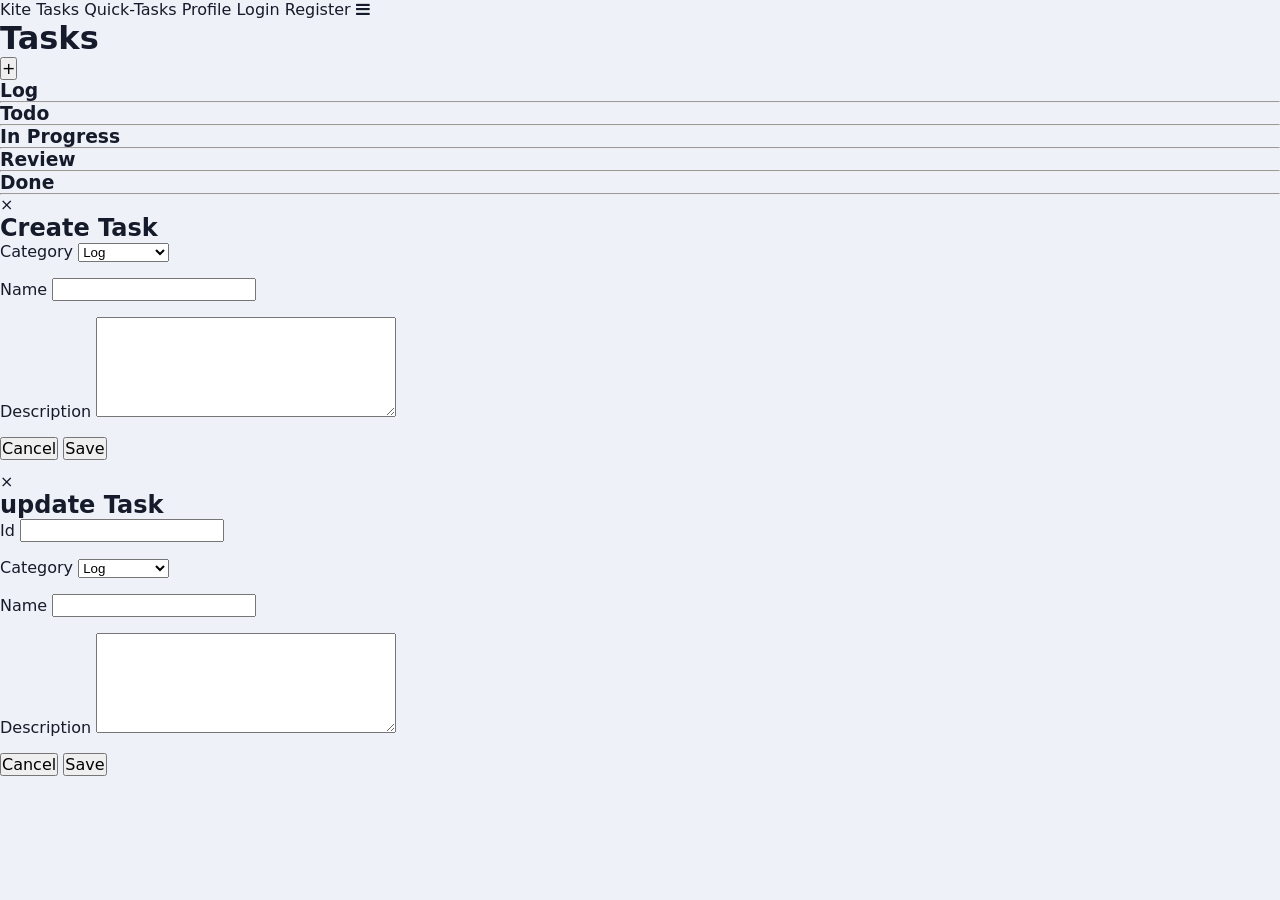
==== commit 6bfe6034: "# index with update and delete" ====
--- a/index.html
+++ b/index.html
@@ -1,294 +1,450 @@
-<!doctype html>
-<html lang="en" data-theme="light">
+<!DOCTYPE html>
+<html lang="en">
 
 <head>
     <meta charset="UTF-8">
     <meta name="viewport" content="width=device-width, initial-scale=1.0">
-    <meta name="description" content="Responsive neumorphic task dashboard">
-    <title>Tasks — Softly</title>
-    <link rel="preconnect" href="https://fonts.googleapis.com">
-    <link rel="preconnect" href="https://fonts.gstatic.com" crossorigin>
-    <link href="https://fonts.googleapis.com/css2?family=Inter:wght@400;500;600;700&display=swap" rel="stylesheet">
-    <link rel="stylesheet" href="./css/main.css">
+    <title>Tasks</title>
+    <link href="./css/main.css" rel="stylesheet" />
+    <link rel="stylesheet" href="https://cdnjs.cloudflare.com/ajax/libs/font-awesome/4.7.0/css/font-awesome.min.css">
+    <link rel="stylesheet" href="https://www.w3schools.com/w3css/5/w3.css">
+    <style>
+        .modal-form {
+            display: flex;
+            flex-flow: column;
+            padding-bottom: 12px;
+            gap: 16px;
+        }
+
+        textarea {
+            min-width: 300px;
+            min-height: 100px;
+            max-width: 300px;
+            max-height: 300px;
+        }
+    </style>
+
+
 </head>
 
-<body class="tasks-page">
-    <div class="tasks-layout" id="tasksLayout">
-
-        <aside class="sidebar" id="sidebar">
-            <a class="logo" href="index.html" aria-label="Softly home">
-                <span class="brand-mark"><i></i><i></i></span>
-                <strong>Softly.</strong>
-            </a>
-
-            <button class="sidebar-collapse-button" id="sidebarCollapseButton" type="button"
-                aria-label="Collapse sidebar" aria-expanded="true"><span>‹</span></button>
-
-            <nav class="primary-nav" aria-label="Primary navigation">
-                <a class="nav-link" href="index.html" data-label="Task Dashboard"><span>▣</span>Task
-                    Dashboard</a>
-                <a class="nav-link active" href="tasks.html" data-label="Tasks"><span>☷</span>Tasks</a>
-                <a class="nav-link" href="calendar.html" data-label="Calendar"><span>□</span>Calendar</a>
-                <a class="nav-link" href="team.html" data-label="Team"><span>♧</span>Team</a>
-                <a class="nav-link" href="messages.html" data-label="Messages"><span>▢</span>Messages <b
-                        class="count">3</b></a>
-                <a class="nav-link" href="reports.html" data-label="Reports"><span>♧</span>Reports</a>
-                <a class="nav-link" href="profile.html" data-label="Profile"><span>♙</span>Profile</a>
-                <a class="nav-link" href="settings.html" data-label="Settings"><span>⚙</span>Settings</a>
-            </nav>
-
-            <a class="upgrade-card" href="#">
-                <span class="upgrade-icon">✦</span>
-                <span><strong>Upgrade to Pro</strong><small>Unlock all features</small></span>
-            </a>
-        </aside>
-
-        <main class="dashboard-main">
-            <header class="dashboard-header">
-
-                <div class="dashboard-title">
-
-                    <button class="icon-button task-mobile-menu" id="menuButton" type="button" aria-label="Open menu"
-                        aria-expanded="false">
-                        ☰
+<body>
+
+    <!-- NAVBAR -->
+    <div class="topnav" id="myTopnav">
+        <a href="index.html" class="active">Kite</a>
+        <a href="index.html">Tasks</a>
+        <a href="./pages/quick-tasks.html">Quick-Tasks</a>
+        <a href="./pages/profile.html">Profile</a>
+        <a href="./pages/login.html">Login</a>
+        <a href="./pages/register.html">Register</a>
+
+        <a href="javascript:void(0);" class="icon">
+            <i class="fa fa-bars"></i>
+        </a>
+    </div>
+
+
+    <div class="main-container">
+        <div class="flex row justify-between w-100">
+            <h1 class="primary">Tasks</h1>
+
+            <button id="btnAddTask"
+                onclick="document.getElementById('createTaskModal').style.display='block'">+</button>
+        </div>
+
+        <!-- Page content -->
+        <div class="main-tasks-container">
+
+            <!-- LOG -->
+            <div class="card tasks-container">
+                <div>
+                    <h3>Log</h3>
+                    <hr />
+                </div>
+
+                <div id="logTasksContainer" class="flex column justify-center gap-16">
+                    <!-- task card template lives here -->
+                </div>
+            </div>
+
+
+            <!-- TODO -->
+            <div class="card tasks-container">
+                <div>
+                    <h3>Todo</h3>
+                    <hr />
+                </div>
+
+                <div id="todoTasksContainer" class="flex column justify-center gap-16">
+                    <!-- task card template lives here -->
+                </div>
+            </div>
+
+            <!-- IN PROGRESS -->
+            <div class="card tasks-container">
+                <div>
+                    <h3>In Progress</h3>
+                    <hr />
+                </div>
+
+                <div id="inProgressTasksContainer" class="flex column justify-center gap-16">
+                    <!-- task card template lives here -->
+                </div>
+            </div>
+
+            <!-- done -->
+            <div class="card tasks-container">
+                <div>
+                    <h3>Review</h3>
+                    <hr />
+                </div>
+
+                <div id="reviewTasksContainer" class="flex column justify-center gap-16">
+                    <!-- task card template lives here -->
+                </div>
+            </div>
+
+            <!-- DONE -->
+            <div class="card tasks-container">
+                <div>
+                    <h3>Done</h3>
+                    <hr />
+                </div>
+
+                <div id="doneTasksContainer" class="flex column justify-center gap-16">
+                    <!-- task card template lives here -->
+                </div>
+            </div>
+
+        </div>
+
+    </div>
+
+
+    <!-- CREATE TASK MODEL -->
+    <div id="createTaskModal" class="w3-modal">
+        <div class="w3-modal-content w3-card-4">
+            <header class="w3-container">
+                <span onclick="document.getElementById('createTaskModal').style.display='none'"
+                    class="w3-button w3-display-topright">&times;</span>
+                <h2 class="primary">Create Task</h2>
+            </header>
+            <div class="w3-container">
+
+                <div class="modal-form">
+
+                    <div class="input-group">
+                        <label for="inputCategory">Category</label>
+                        <select id="inputCategory">
+                            <option value="1">Log</option>
+                            <option value="2">Todo</option>
+                            <option value="3">In Progress</option>
+                            <option value="4">Review</option>
+                            <option value="5">Done</option>
+                        </select>
+                    </div>
+
+                    <div class="input-group">
+                        <label for="inputName">Name</label>
+                        <input id="inputName" type="text">
+                    </div>
+
+                    <div class="input-group">
+                        <label for="inputDesc">Description</label>
+                        <textarea id="inputDesc"> </textarea>
+                    </div>
+
+
+                    <div class="link-group">
+                        <button
+                            onclick="document.getElementById('createTaskModal').style.display='none'">Cancel</button>
+                        <button id="btnSubmit">Save</button>
+                    </div>
+
+                </div>
+
+
+            </div>
+
+        </div>
+    </div>
+
+
+    <!-- UPDATE TASK MODEL -->
+    <div id="updateTaskModal" class="w3-modal">
+        <div class="w3-modal-content w3-card-4">
+            <header class="w3-container">
+                <span onclick="document.getElementById('updateTaskModal').style.display='none'"
+                    class="w3-button w3-display-topright">&times;</span>
+                <h2 class="primary">update Task</h2>
+            </header>
+            <div class="w3-container">
+
+                <div class="modal-form">
+
+                    <div class="input-group">
+                        <label for="inputIdUpdate">Id</label>
+                        <input id="inputIdUpdate" type="text" readonly>
+                    </div>
+
+                    <div class="input-group">
+                        <label for="inputCategoryUpdate">Category</label>
+                        <select id="inputCategoryUpdate">
+                            <option value="1">Log</option>
+                            <option value="2">Todo</option>
+                            <option value="3">In Progress</option>
+                            <option value="4">Review</option>
+                            <option value="5">Done</option>
+                        </select>
+                    </div>
+
+                    <div class="input-group">
+                        <label for="inputNameUpdate">Name</label>
+                        <input id="inputNameUpdate" type="text">
+                    </div>
+
+                    <div class="input-group">
+                        <label for="inputDescUpdate">Description</label>
+                        <textarea id="inputDescUpdate"> </textarea>
+                    </div>
+
+
+                    <div class="link-group">
+                        <button
+                            onclick="document.getElementById('updateTaskModal').style.display='none'">Cancel</button>
+                        <button id="btnSubmitUpdate">Save</button>
+                    </div>
+
+                </div>
+
+
+            </div>
+
+        </div>
+    </div>
+
+
+
+    <!-- task card template-->
+    <template id="templateTaskCard">
+        <div id="taskCard" class="card">
+            <div>
+                <div class="flex row justify-end gap-8">
+
+                    <button id="taskCardBtnUpdate" class="btn btn-transparent">
+                        <svg xmlns="http://www.w3.org/2000/svg" fill="none" viewBox="0 0 24 24" stroke-width="1.5"
+                            stroke="currentColor" class="icon-24 primary">
+                            <path stroke-linecap="round" stroke-linejoin="round"
+                                d="m16.862 4.487 1.687-1.688a1.875 1.875 0 1 1 2.652 2.652L6.832 19.82a4.5 4.5 0 0 1-1.897 1.13l-2.685.8.8-2.685a4.5 4.5 0 0 1 1.13-1.897L16.863 4.487Zm0 0L19.5 7.125" />
+                        </svg>
+
                     </button>
 
-                    <div>
-                        <small>Workspace</small>
-                        <h1>Tasks Board</h1>
-
-                        <p>
-                            Organize, monitor and update your team’s work.
-                        </p>
-                    </div>
-                </div>
-
-                <div class="dashboard-actions">
-
-                    <label class="search-box task-dashboard-search">
-                        <span>⌕</span>
-
-                        <input id="search" type="search" placeholder="Search tasks..." aria-label="Search tasks">
-                    </label>
-
-                    <button class="icon-button" id="themeToggle" type="button" aria-label="Switch to dark theme">
-                        ☾
+                    <button id="taskCardBtnDelete" class="btn btn-transparent">
+                        <svg xmlns="http://www.w3.org/2000/svg" fill="none" viewBox="0 0 24 24" stroke-width="1.5"
+                            stroke="currentColor" class="icon-24 accent3">
+                            <path stroke-linecap="round" stroke-linejoin="round"
+                                d="m14.74 9-.346 9m-4.788 0L9.26 9m9.968-3.21c.342.052.682.107 1.022.166m-1.022-.165L18.16 19.673a2.25 2.25 0 0 1-2.244 2.077H8.084a2.25 2.25 0 0 1-2.244-2.077L4.772 5.79m14.456 0a48.108 48.108 0 0 0-3.478-.397m-12 .562c.34-.059.68-.114 1.022-.165m0 0a48.11 48.11 0 0 1 3.478-.397m7.5 0v-.916c0-1.18-.91-2.164-2.09-2.201a51.964 51.964 0 0 0-3.32 0c-1.18.037-2.09 1.022-2.09 2.201v.916m7.5 0a48.667 48.667 0 0 0-7.5 0" />
+                        </svg>
                     </button>
-
-                    <button class="avatar-button" type="button" aria-label="Open profile">
-                        <img src="https://i.pravatar.cc/100?img=47" alt="Olivia Rhye">
-                    </button>
-                </div>
-            </header>
-
-            <!-- Board summary -->
-            <section class="tasks-summary">
-                <div>
-                    <span class="summary-icon">✓</span>
-
-                    <p>
-                        <small>Total tasks</small>
-                        <strong id="totalTaskCount">0</strong>
-                    </p>
-                </div>
-
-                <button class="board-create-button" id="createTaskButton" type="button">
-                    <span>＋</span>
-                    Create New Task
-                </button>
-            </section>
-
-            <!-- Task board -->
-            <section class="task-board" aria-label="Task board">
-
-                <!-- ========== LOG ========== -->
-                <article class="task-column column-log" data-category="log">
-                    <header class="task-column-header">
-                        <div class="column-title">
-                            <span class="column-indicator"></span>
-
-                            <h2>Log</h2>
-
-                            <b class="task-count">0</b>
-                        </div>
-
-                        <button class="column-add-button" type="button" data-add-category="log"
-                            aria-label="Add a task to Log" title="Add task">
-                            ＋
-                        </button>
-                    </header>
-
-                    <div class="task-list" id="logTasks" data-task-list="log"><button type="button" class="board-task"
-                            data-task-id="1" fdprocessedid="u6plsr">
-                            <span class="board-task-icon">
-                                ◇
-                            </span>
-
-                            <span class="board-task-content">
-                                <strong>Client requirements received</strong>
-
-                                <small>
-                                    Record the initial requirements received from the client.
-                                </small>
-                            </span>
-
-                            <span class="board-task-arrow">
-                                ›
-                            </span>
-                        </button></div>
-                </article>
-
-                <!-- ========== TODO ========== -->
-                <article class="task-column column-todo" data-category="todo">
-                    <header class="task-column-header">
-                        <div class="column-title">
-                            <span class="column-indicator"></span>
-
-                            <h2>ToDo</h2>
-
-                            <b class="task-count">0</b>
-                        </div>
-
-                        <button class="column-add-button" type="button" data-add-category="todo"
-                            aria-label="Add a task to Todo" title="Add task">
-                            ＋
-                        </button>
-                    </header>
-
-                    <div class="task-list" id="todoTasks" data-task-list="todo"><button type="button" class="board-task"
-                            data-task-id="1" fdprocessedid="u6plsr">
-                            <span class="board-task-icon">
-                                ◇
-                            </span>
-
-                            <span class="board-task-content">
-                                <strong>Client requirements received</strong>
-
-                                <small>
-                                    Record the initial requirements received from the client.
-                                </small>
-                            </span>
-
-                            <span class="board-task-arrow">
-                                ›
-                            </span>
-                        </button></div>
-                </article>
-                
-                <!-- ========== IN PROGRESS ========== -->
-                <article class="task-column column-progress" data-category="progress">
-                    <header class="task-column-header">
-                        <div class="column-title">
-                            <span class="column-indicator"></span>
-
-                            <h2>In Progress</h2>
-
-                            <b class="task-count">0</b>
-                        </div>
-
-                        <button class="column-add-button" type="button" data-add-category="progress"
-                            aria-label="Add a task to progress" title="Add task">
-                            ＋
-                        </button>
-                    </header>
-
-                    <div class="task-list" id="progressTasks" data-task-list="progress"><button type="button" class="board-task"
-                            data-task-id="1" fdprocessedid="u6plsr">
-                            <span class="board-task-icon">
-                                ◇
-                            </span>
-
-                            <span class="board-task-content">
-                                <strong>Client requirements received</strong>
-
-                                <small>
-                                    Record the initial requirements received from the client.
-                                </small>
-                            </span>
-
-                            <span class="board-task-arrow">
-                                ›
-                            </span>
-                        </button></div>
-                </article>
-                
-                <!-- ========== Review ========== -->
-                <article class="task-column column-review" data-category="review">
-                    <header class="task-column-header">
-                        <div class="column-title">
-                            <span class="column-indicator"></span>
-
-                            <h2>Review</h2>
-
-                            <b class="task-count">0</b>
-                        </div>
-
-                        <button class="column-add-button" type="button" data-add-category="review"
-                            aria-label="Add a task to review" title="Add task">
-                            ＋
-                        </button>
-                    </header>
-
-                    <div class="task-list" id="reviewTasks" data-task-list="review"><button type="button" class="board-task"
-                            data-task-id="1" fdprocessedid="u6plsr">
-                            <span class="board-task-icon">
-                                ◇
-                            </span>
-
-                            <span class="board-task-content">
-                                <strong>Client requirements received</strong>
-
-                                <small>
-                                    Record the initial requirements received from the client.
-                                </small>
-                            </span>
-
-                            <span class="board-task-arrow">
-                                ›
-                            </span>
-                        </button></div>
-                </article>
-                
-                <!-- ========== Complete ========== -->
-                <article class="task-column column-complete" data-category="complete">
-                    <header class="task-column-header">
-                        <div class="column-title">
-                            <span class="column-indicator"></span>
-
-                            <h2>Complete</h2>
-
-                            <b class="task-count">0</b>
-                        </div>
-
-                        <button class="column-add-button" type="button" data-add-category="complete"
-                            aria-label="Add a task to complete" title="Add task">
-                            ＋
-                        </button>
-                    </header>
-
-                    <div class="task-list" id="completeTasks" data-task-list="complete"><button type="button" class="board-task"
-                            data-task-id="1" fdprocessedid="u6plsr">
-                            <span class="board-task-icon">
-                                ◇
-                            </span>
-
-                            <span class="board-task-content">
-                                <strong>Client requirements received</strong>
-
-                                <small>
-                                    Record the initial requirements received from the client.
-                                </small>
-                            </span>
-
-                            <span class="board-task-arrow">
-                                ›
-                            </span>
-                        </button></div>
-                </article>
-
-            </section>
-        </main>
-    </div>
+                </div>
+                <p id="taskCardName">Task Name</p>
+                <p id="taskCardDesc" class="text-desc">Task Desc</p>
+            </div>
+        </div>
+    </template>
+
+    <script src="./js/index.js" type="module"></script>
+
+    <script>
+        function myFunction() {
+            var x = document.getElementById("myTopnav");
+            if (x.className === "topnav") {
+                x.className += " responsive";
+            } else {
+                x.className = "topnav";
+            }
+        }
+
+
+        class Task {
+            constructor(id, category, name, description) {
+                this.id = id;
+                this.category = category;
+                this.name = name;
+                this.description = description;
+            }
+        }
+
+        let logTasksContainer = document.getElementById("logTasksContainer");
+        let todoTasksContainer = document.getElementById("todoTasksContainer");
+        let inProgressTasksContainer = document.getElementById("inProgressTasksContainer");
+        let reviewTasksContainer = document.getElementById("reviewTasksContainer");
+        let doneTasksContainer = document.getElementById("doneTasksContainer");
+
+        let templateTaskCard = document.getElementById("templateTaskCard");
+
+        let inputCategory = document.getElementById("inputCategory");
+        let inputName = document.getElementById("inputName");
+        let inputDesc = document.getElementById("inputDesc");
+        let btnSubmit = document.getElementById("btnSubmit");
+
+        // update modal
+        let inputIdUpdate = document.getElementById("inputIdUpdate");
+        let inputCategoryUpdate = document.getElementById("inputCategoryUpdate");
+        let inputNameUpdate = document.getElementById("inputNameUpdate");
+        let inputDescUpdate = document.getElementById("inputDescUpdate");
+        let btnSubmitUpdate = document.getElementById("btnSubmitUpdate");
+
+
+        btnSubmit.onclick = addTaskToTaskList
+
+        btnSubmitUpdate.onclick = updateTaskFromTaskList
+
+
+
+        // TODO: remove this later
+        let tempId = 0
+
+        let tasksList = [];
+
+
+        function addTaskToTaskList() {
+
+            let id = tempId + 1;
+            tempId++;
+
+            let category = parseInt(inputCategory.value);
+            let name = inputName.value;
+            let desc = inputDesc.value;
+
+            let task = new Task(id, category, name, desc);
+            tasksList.push(task);
+
+
+            createTaskCard()
+        }
+
+
+        function updateTaskFromTaskList() {
+
+            let id = parseInt(inputIdUpdate.value);
+            let category = parseInt(inputCategoryUpdate.value);
+            let name = inputNameUpdate.value;
+            let desc = inputDescUpdate.value;
+
+            let task = new Task(id, category, name, desc);
+
+            for (let index = 0; index < tasksList.length; index++) {
+
+                if (tasksList[index].id === task.id) {
+                    tasksList[index] = task;
+                }
+
+            }
+
+
+            createTaskCard()
+        }
+
+
+        function createTaskCard() {
+            // cleanup the containers, so that we don't have duplicate entries
+            logTasksContainer.innerHTML = "";
+            todoTasksContainer.innerHTML = "";
+            inProgressTasksContainer.innerHTML = "";
+            reviewTasksContainer.innerHTML = "";
+            doneTasksContainer.innerHTML = "";
+
+            tasksList.forEach(task => {
+
+
+                let clone = templateTaskCard.content.cloneNode(true);
+                let taskCard = clone.getElementById("taskCard");
+                let taskCardBtnUpdate = clone.getElementById("taskCardBtnUpdate");
+                let taskCardBtnDelete = clone.getElementById("taskCardBtnDelete");
+                let taskCardName = clone.getElementById("taskCardName");
+                let taskCardDesc = clone.getElementById("taskCardDesc");
+
+                taskCardName.innerText = `(${task.id}) ${task.name}`;
+                taskCardDesc.innerText = task.description;
+
+
+                taskCardBtnUpdate.onclick = function () {
+                    showUpdateModal(task);
+                }
+
+                taskCardBtnDelete.onclick = function () {
+                    deleteTask(task);
+                }
+
+
+
+                switch (parseInt(task.category)) {
+                    case 1:
+                        logTasksContainer.appendChild(clone);
+                        break;
+                    case 2:
+                        todoTasksContainer.appendChild(clone);
+                        break;
+                    case 3:
+                        inProgressTasksContainer.appendChild(clone);
+                        break;
+                    case 4:
+                        reviewTasksContainer.appendChild(clone);
+                        break;
+                    case 5:
+                        doneTasksContainer.appendChild(clone);
+                        break;
+
+                    default:
+                        break;
+                }
+
+
+
+            });
+
+            console.log("tasks list", tasksList);
+
+
+        }
+
+
+
+        function showUpdateModal(task) {
+
+            inputIdUpdate.value = task.id;
+            inputCategoryUpdate.value = task.category;
+            inputNameUpdate.value = task.name;
+            inputDescUpdate.value = task.description;
+
+            document.getElementById('updateTaskModal').style.display = 'block';
+        }
+
+        function deleteTask(task) {
+
+            // Trigger the dialog box
+            const userConfirmed = window.confirm(`Are you sure you want to delete this task : (${task.id}) ${task.name}?`);
+
+            // Handle the user's choice
+            if (userConfirmed) {
+
+                for (let index = 0; index < tasksList.length; index++) {
+
+                    if (tasksList[index].id === task.id) {
+                        tasksList.splice(index, 1);
+                    }
+
+                }
+
+                createTaskCard();
+            }
+        }
+
+
+    </script>
+
 </body>
 
 </html>
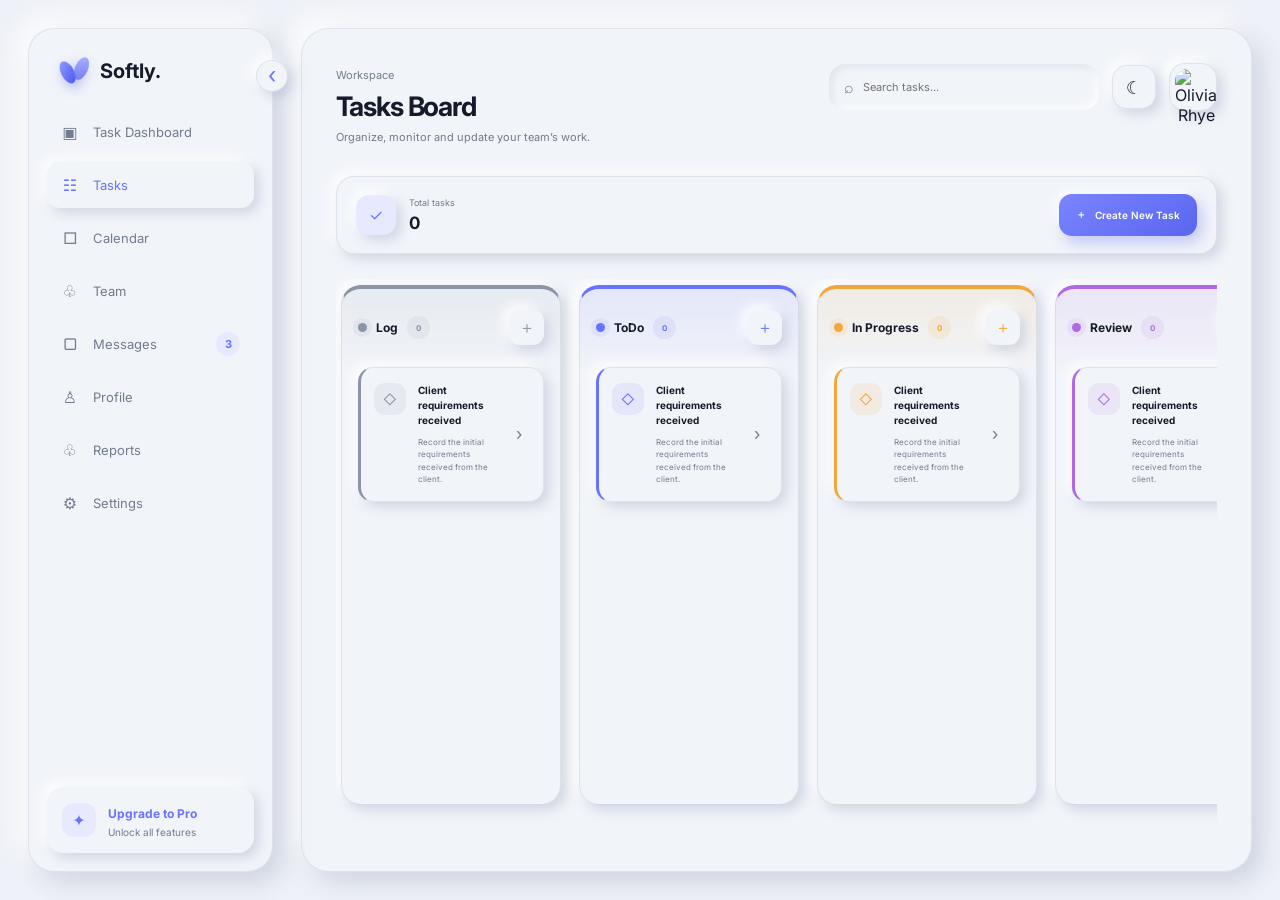
==== commit 9270ab71: "Merge branch 'main' of https://github.com/AlBaash247/Kite-2.0-yousuf" ====
--- a/index.html
+++ b/index.html
@@ -1,450 +1,470 @@
-<!DOCTYPE html>
-<html lang="en">
+<!doctype html>
+<html lang="en" data-theme="light">
 
 <head>
     <meta charset="UTF-8">
     <meta name="viewport" content="width=device-width, initial-scale=1.0">
-    <title>Tasks</title>
-    <link href="./css/main.css" rel="stylesheet" />
-    <link rel="stylesheet" href="https://cdnjs.cloudflare.com/ajax/libs/font-awesome/4.7.0/css/font-awesome.min.css">
-    <link rel="stylesheet" href="https://www.w3schools.com/w3css/5/w3.css">
-    <style>
-        .modal-form {
-            display: flex;
-            flex-flow: column;
-            padding-bottom: 12px;
-            gap: 16px;
-        }
-
-        textarea {
-            min-width: 300px;
-            min-height: 100px;
-            max-width: 300px;
-            max-height: 300px;
-        }
-    </style>
-
-
+    <meta name="description" content="Responsive neumorphic task dashboard">
+    <title>Tasks — Softly</title>
+    <link rel="preconnect" href="https://fonts.googleapis.com">
+    <link rel="preconnect" href="https://fonts.gstatic.com" crossorigin>
+    <link href="https://fonts.googleapis.com/css2?family=Inter:wght@400;500;600;700&display=swap" rel="stylesheet">
+    <link rel="stylesheet" href="./css/main.css">
 </head>
 
-<body>
-
-    <!-- NAVBAR -->
-    <div class="topnav" id="myTopnav">
-        <a href="index.html" class="active">Kite</a>
-        <a href="index.html">Tasks</a>
-        <a href="./pages/quick-tasks.html">Quick-Tasks</a>
-        <a href="./pages/profile.html">Profile</a>
-        <a href="./pages/login.html">Login</a>
-        <a href="./pages/register.html">Register</a>
-
-        <a href="javascript:void(0);" class="icon">
-            <i class="fa fa-bars"></i>
-        </a>
-    </div>
-
-
-    <div class="main-container">
-        <div class="flex row justify-between w-100">
-            <h1 class="primary">Tasks</h1>
-
-            <button id="btnAddTask"
-                onclick="document.getElementById('createTaskModal').style.display='block'">+</button>
-        </div>
-
-        <!-- Page content -->
-        <div class="main-tasks-container">
-
-            <!-- LOG -->
-            <div class="card tasks-container">
+<body class="tasks-page">
+    <div class="tasks-layout" id="tasksLayout">
+
+        <aside class="sidebar" id="sidebar">
+            <a class="logo" href="index.html" aria-label="Softly home">
+                <span class="brand-mark"><i></i><i></i></span>
+                <strong>Softly.</strong>
+            </a>
+
+            <button class="sidebar-collapse-button" id="sidebarCollapseButton" type="button"
+                aria-label="Collapse sidebar" aria-expanded="true"><span>‹</span></button>
+
+            <nav class="primary-nav" aria-label="Primary navigation">
+                <a class="nav-link" href="index.html" data-label="Task Dashboard"><span>▣</span>Task
+                    Dashboard</a>
+                <a class="nav-link active" href="tasks.html" data-label="Tasks"><span>☷</span>Tasks</a>
+                <a class="nav-link" href="calendar.html" data-label="Calendar"><span>□</span>Calendar</a>
+                <a class="nav-link" href="team.html" data-label="Team"><span>♧</span>Team</a>
+                <a class="nav-link" href="messages.html" data-label="Messages"><span>▢</span>Messages <b
+                        class="count">3</b></a>
+                <a class="nav-link" href="profile.html" data-label="Profile"><span>♙</span>Profile</a>
+                <a class="nav-link" href="reports.html" data-label="Reports"><span>♧</span>Reports</a>
+                <a class="nav-link" href="settings.html" data-label="Settings"><span>⚙</span>Settings</a>
+            </nav>
+
+            <a class="upgrade-card" href="#">
+                <span class="upgrade-icon">✦</span>
+                <span><strong>Upgrade to Pro</strong><small>Unlock all features</small></span>
+            </a>
+        </aside>
+
+        <main class="dashboard-main">
+            <header class="dashboard-header">
+
+                <div class="dashboard-title">
+
+                    <button class="icon-button task-mobile-menu" id="menuButton" type="button" aria-label="Open menu"
+                        aria-expanded="false">
+                        ☰
+                    </button>
+
+                    <div>
+                        <small>Workspace</small>
+                        <h1>Tasks Board</h1>
+
+                        <p>
+                            Organize, monitor and update your team’s work.
+                        </p>
+                    </div>
+                </div>
+
+                <div class="dashboard-actions">
+
+                    <label class="search-box task-dashboard-search">
+                        <span>⌕</span>
+
+                        <input id="search" type="search" placeholder="Search tasks..." aria-label="Search tasks">
+                    </label>
+
+                    <button class="icon-button" id="themeToggle" type="button" aria-label="Switch to dark theme">
+                        ☾
+                    </button>
+
+                    <button class="avatar-button" type="button" aria-label="Open profile">
+                        <img src="https://i.pravatar.cc/100?img=47" alt="Olivia Rhye">
+                    </button>
+                </div>
+            </header>
+
+            <!-- Board summary -->
+            <section class="tasks-summary">
                 <div>
-                    <h3>Log</h3>
-                    <hr />
+                    <span class="summary-icon">✓</span>
+
+                    <p>
+                        <small>Total tasks</small>
+                        <strong id="totalTaskCount">0</strong>
+                    </p>
                 </div>
 
-                <div id="logTasksContainer" class="flex column justify-center gap-16">
-                    <!-- task card template lives here -->
-                </div>
-            </div>
-
-
-            <!-- TODO -->
-            <div class="card tasks-container">
-                <div>
-                    <h3>Todo</h3>
-                    <hr />
-                </div>
-
-                <div id="todoTasksContainer" class="flex column justify-center gap-16">
-                    <!-- task card template lives here -->
-                </div>
-            </div>
-
-            <!-- IN PROGRESS -->
-            <div class="card tasks-container">
-                <div>
-                    <h3>In Progress</h3>
-                    <hr />
-                </div>
-
-                <div id="inProgressTasksContainer" class="flex column justify-center gap-16">
-                    <!-- task card template lives here -->
-                </div>
-            </div>
-
-            <!-- done -->
-            <div class="card tasks-container">
-                <div>
-                    <h3>Review</h3>
-                    <hr />
-                </div>
-
-                <div id="reviewTasksContainer" class="flex column justify-center gap-16">
-                    <!-- task card template lives here -->
-                </div>
-            </div>
-
-            <!-- DONE -->
-            <div class="card tasks-container">
-                <div>
-                    <h3>Done</h3>
-                    <hr />
-                </div>
-
-                <div id="doneTasksContainer" class="flex column justify-center gap-16">
-                    <!-- task card template lives here -->
-                </div>
-            </div>
-
-        </div>
-
-    </div>
-
-
-    <!-- CREATE TASK MODEL -->
-    <div id="createTaskModal" class="w3-modal">
-        <div class="w3-modal-content w3-card-4">
-            <header class="w3-container">
-                <span onclick="document.getElementById('createTaskModal').style.display='none'"
-                    class="w3-button w3-display-topright">&times;</span>
-                <h2 class="primary">Create Task</h2>
-            </header>
-            <div class="w3-container">
-
-                <div class="modal-form">
-
-                    <div class="input-group">
-                        <label for="inputCategory">Category</label>
-                        <select id="inputCategory">
-                            <option value="1">Log</option>
-                            <option value="2">Todo</option>
-                            <option value="3">In Progress</option>
-                            <option value="4">Review</option>
-                            <option value="5">Done</option>
-                        </select>
-                    </div>
-
-                    <div class="input-group">
-                        <label for="inputName">Name</label>
-                        <input id="inputName" type="text">
-                    </div>
-
-                    <div class="input-group">
-                        <label for="inputDesc">Description</label>
-                        <textarea id="inputDesc"> </textarea>
-                    </div>
-
-
-                    <div class="link-group">
-                        <button
-                            onclick="document.getElementById('createTaskModal').style.display='none'">Cancel</button>
-                        <button id="btnSubmit">Save</button>
-                    </div>
-
-                </div>
-
-
-            </div>
-
+                <button class="board-create-button" id="createTaskButton" type="button">
+                    <span>＋</span>
+                    Create New Task
+                </button>
+            </section>
+
+            <!-- Task board -->
+            <section id="taskBoard" class="task-board" aria-label="Task board">
+
+                <!-- ========== LOG ========== -->
+                <article class="task-column column-log" data-category="log">
+                    <header class="task-column-header">
+                        <div class="column-title">
+                            <span class="column-indicator"></span>
+
+                            <h2>Log</h2>
+
+                            <b class="task-count">0</b>
+                        </div>
+
+                        <button class="column-add-button" type="button" data-add-category="log"
+                            aria-label="Add a task to Log" title="Add task">
+                            ＋
+                        </button>
+                    </header>
+
+                    <div class="task-list" id="logTasks" data-task-list="log">
+                        <button type="button" class="board-task" data-task-id="1" fdprocessedid="u6plsr">
+                            <span class="board-task-icon">
+                                ◇
+                            </span>
+
+                            <span class="board-task-content">
+                                <strong>Client requirements received</strong>
+
+                                <small>
+                                    Record the initial requirements received from the client.
+                                </small>
+                            </span>
+
+                            <span class="board-task-arrow">
+                                ›
+                            </span>
+                        </button>
+                    </div>
+                </article>
+
+                <!-- ========== TODO ========== -->
+                <article class="task-column column-todo" data-category="todo">
+                    <header class="task-column-header">
+                        <div class="column-title">
+                            <span class="column-indicator"></span>
+
+                            <h2>ToDo</h2>
+
+                            <b class="task-count">0</b>
+                        </div>
+
+                        <button class="column-add-button" type="button" data-add-category="todo"
+                            aria-label="Add a task to Todo" title="Add task">
+                            ＋
+                        </button>
+                    </header>
+
+                    <div class="task-list" id="todoTasks" data-task-list="todo"><button type="button" class="board-task"
+                            data-task-id="1" fdprocessedid="u6plsr">
+                            <span class="board-task-icon">
+                                ◇
+                            </span>
+
+                            <span class="board-task-content">
+                                <strong>Client requirements received</strong>
+
+                                <small>
+                                    Record the initial requirements received from the client.
+                                </small>
+                            </span>
+
+                            <span class="board-task-arrow">
+                                ›
+                            </span>
+                        </button>
+                    </div>
+                </article>
+
+                <!-- ========== IN PROGRESS ========== -->
+                <article class="task-column column-progress" data-category="progress">
+                    <header class="task-column-header">
+                        <div class="column-title">
+                            <span class="column-indicator"></span>
+
+                            <h2>In Progress</h2>
+
+                            <b class="task-count">0</b>
+                        </div>
+
+                        <button class="column-add-button" type="button" data-add-category="progress"
+                            aria-label="Add a task to progress" title="Add task">
+                            ＋
+                        </button>
+                    </header>
+
+                    <div class="task-list" id="progressTasks" data-task-list="progress">
+                        <button type="button" class="board-task" data-task-id="1" fdprocessedid="u6plsr">
+                            <span class="board-task-icon">
+                                ◇
+                            </span>
+
+                            <span class="board-task-content">
+                                <strong>Client requirements received</strong>
+
+                                <small>
+                                    Record the initial requirements received from the client.
+                                </small>
+                            </span>
+
+                            <span class="board-task-arrow">
+                                ›
+                            </span>
+                        </button>
+                    </div>
+                </article>
+
+                <!-- ========== Review ========== -->
+                <article class="task-column column-review" data-category="review">
+                    <header class="task-column-header">
+                        <div class="column-title">
+                            <span class="column-indicator"></span>
+
+                            <h2>Review</h2>
+
+                            <b class="task-count">0</b>
+                        </div>
+
+                        <button class="column-add-button" type="button" data-add-category="review"
+                            aria-label="Add a task to review" title="Add task">
+                            ＋
+                        </button>
+                    </header>
+
+                    <div class="task-list" id="reviewTasks" data-task-list="review">
+                        <button type="button" class="board-task" data-task-id="1" fdprocessedid="u6plsr">
+                            <span class="board-task-icon">
+                                ◇
+                            </span>
+
+                            <span class="board-task-content">
+                                <strong>Client requirements received</strong>
+
+                                <small>
+                                    Record the initial requirements received from the client.
+                                </small>
+                            </span>
+
+                            <span class="board-task-arrow">
+                                ›
+                            </span>
+                        </button>
+                    </div>
+                </article>
+
+                <!-- ========== Complete ========== -->
+                <article class="task-column column-complete" data-category="complete">
+                    <header class="task-column-header">
+                        <div class="column-title">
+                            <span class="column-indicator"></span>
+
+                            <h2>Complete</h2>
+
+                            <b class="task-count">0</b>
+                        </div>
+
+                        <button class="column-add-button" type="button" data-add-category="complete"
+                            aria-label="Add a task to complete" title="Add task">
+                            ＋
+                        </button>
+                    </header>
+
+                    <div class="task-list" id="completeTasks" data-task-list="complete">
+                        <button type="button" class="board-task" data-task-id="1" fdprocessedid="u6plsr">
+                            <span class="board-task-icon">
+                                ◇
+                            </span>
+
+                            <span class="board-task-content">
+                                <strong>Client requirements received</strong>
+
+                                <small>
+                                    Record the initial requirements received from the client.
+                                </small>
+                            </span>
+
+                            <span class="board-task-arrow">
+                                ›
+                            </span>
+                        </button>
+                    </div>
+                </article>
+
+            </section>
+        </main>
+
+        <!-- TASK MODAL -->
+        <div class="task-modal-overlay" id="taskModal" role="dialog" aria-modal="true" aria-labelledby="modalTitle" hidden>
+            <section class="task-modal">
+
+                <header class="task-modal-header">
+                    <div>
+                        <small id="modalEyebrow">EDIT TASK</small>
+                        <h2 id="modalTitle">Update A Task</h2>
+                    </div>
+
+                    <button class="modal-close-button" id="closeModalButton" type="button" aria-label="Close modal"
+                        fdprocessedid="rzewyc">
+                        ×
+                    </button>
+                </header>
+
+                <form class="task-form" id="taskForm">
+
+                    <!-- Category appears when updating a task -->
+                    <div class="task-form-group" id="categoryField">
+                        <label for="taskCategory">Category</label>
+
+                        <div class="task-form-control">
+                            <select id="taskCategory" name="taskCategory" fdprocessedid="4at4nt">
+                                <option value="log">Log</option>
+                                <option value="todo">To Do</option>
+                                <option value="progress">In Progress</option>
+                                <option value="review">Review</option>
+                                <option value="complete">Complete</option>
+                            </select>
+
+                            <span>⌄</span>
+                        </div>
+                    </div>
+
+                    <!-- Task name -->
+                    <div class="task-form-group">
+                        <label for="taskName">Task Name</label>
+
+                        <div class="task-form-control">
+                            <input id="taskName" name="taskName" type="text" placeholder="Enter the task name"
+                                maxlength="80" required="" fdprocessedid="sirpg">
+                        </div>
+                    </div>
+
+                    <!-- Task description -->
+                    <div class="task-form-group">
+                        <label for="taskDescription">
+                            Task Description
+                        </label>
+
+                        <div class="task-form-control textarea-control">
+                            <textarea id="taskDescription" name="taskDescription" placeholder="Describe the task..."
+                                maxlength="500" rows="6" required=""></textarea>
+                        </div>
+
+                        <small class="character-count">
+                            <span id="descriptionCount">57</span>/500
+                        </small>
+                    </div>
+
+                    <!-- Form buttons -->
+                    <div class="task-modal-actions">
+
+                        <button class="delete-task-button" id="deleteTaskButton" type="button" fdprocessedid="ci5czc">
+                            Delete
+                        </button>
+
+                        <button class="cancel-task-button" id="cancelModalButton" type="button" fdprocessedid="zvyibb">
+                            Cancel
+                        </button>
+
+                        <button class="save-task-button" id="saveTaskButton" type="submit" fdprocessedid="yfr7u5">Update
+                            A Task
+                        </button>
+
+                    </div>
+                </form>
+            </section>
         </div>
     </div>
 
-
-    <!-- UPDATE TASK MODEL -->
-    <div id="updateTaskModal" class="w3-modal">
-        <div class="w3-modal-content w3-card-4">
-            <header class="w3-container">
-                <span onclick="document.getElementById('updateTaskModal').style.display='none'"
-                    class="w3-button w3-display-topright">&times;</span>
-                <h2 class="primary">update Task</h2>
-            </header>
-            <div class="w3-container">
-
-                <div class="modal-form">
-
-                    <div class="input-group">
-                        <label for="inputIdUpdate">Id</label>
-                        <input id="inputIdUpdate" type="text" readonly>
-                    </div>
-
-                    <div class="input-group">
-                        <label for="inputCategoryUpdate">Category</label>
-                        <select id="inputCategoryUpdate">
-                            <option value="1">Log</option>
-                            <option value="2">Todo</option>
-                            <option value="3">In Progress</option>
-                            <option value="4">Review</option>
-                            <option value="5">Done</option>
-                        </select>
-                    </div>
-
-                    <div class="input-group">
-                        <label for="inputNameUpdate">Name</label>
-                        <input id="inputNameUpdate" type="text">
-                    </div>
-
-                    <div class="input-group">
-                        <label for="inputDescUpdate">Description</label>
-                        <textarea id="inputDescUpdate"> </textarea>
-                    </div>
-
-
-                    <div class="link-group">
-                        <button
-                            onclick="document.getElementById('updateTaskModal').style.display='none'">Cancel</button>
-                        <button id="btnSubmitUpdate">Save</button>
-                    </div>
-
-                </div>
-
-
-            </div>
-
-        </div>
-    </div>
-
-
-
-    <!-- task card template-->
-    <template id="templateTaskCard">
-        <div id="taskCard" class="card">
-            <div>
-                <div class="flex row justify-end gap-8">
-
-                    <button id="taskCardBtnUpdate" class="btn btn-transparent">
-                        <svg xmlns="http://www.w3.org/2000/svg" fill="none" viewBox="0 0 24 24" stroke-width="1.5"
-                            stroke="currentColor" class="icon-24 primary">
-                            <path stroke-linecap="round" stroke-linejoin="round"
-                                d="m16.862 4.487 1.687-1.688a1.875 1.875 0 1 1 2.652 2.652L6.832 19.82a4.5 4.5 0 0 1-1.897 1.13l-2.685.8.8-2.685a4.5 4.5 0 0 1 1.13-1.897L16.863 4.487Zm0 0L19.5 7.125" />
-                        </svg>
-
-                    </button>
-
-                    <button id="taskCardBtnDelete" class="btn btn-transparent">
-                        <svg xmlns="http://www.w3.org/2000/svg" fill="none" viewBox="0 0 24 24" stroke-width="1.5"
-                            stroke="currentColor" class="icon-24 accent3">
-                            <path stroke-linecap="round" stroke-linejoin="round"
-                                d="m14.74 9-.346 9m-4.788 0L9.26 9m9.968-3.21c.342.052.682.107 1.022.166m-1.022-.165L18.16 19.673a2.25 2.25 0 0 1-2.244 2.077H8.084a2.25 2.25 0 0 1-2.244-2.077L4.772 5.79m14.456 0a48.108 48.108 0 0 0-3.478-.397m-12 .562c.34-.059.68-.114 1.022-.165m0 0a48.11 48.11 0 0 1 3.478-.397m7.5 0v-.916c0-1.18-.91-2.164-2.09-2.201a51.964 51.964 0 0 0-3.32 0c-1.18.037-2.09 1.022-2.09 2.201v.916m7.5 0a48.667 48.667 0 0 0-7.5 0" />
-                        </svg>
-                    </button>
-                </div>
-                <p id="taskCardName">Task Name</p>
-                <p id="taskCardDesc" class="text-desc">Task Desc</p>
-            </div>
-        </div>
+    <template class="task-list" id="taskTemplate" data-task-list="log">
+        <button type="button" class="board-task" data-task-id="1" fdprocessedid="u6plsr">
+            <span class="board-task-icon">
+                ◇
+            </span>
+
+            <span class="board-task-content">
+                <strong>Client requirements received</strong>
+
+                <small>
+                    Record the initial requirements received from the client.
+                </small>
+            </span>
+
+            <span class="board-task-arrow">
+                ›
+            </span>
+        </button>
     </template>
 
-    <script src="./js/index.js" type="module"></script>
-
     <script>
-        function myFunction() {
-            var x = document.getElementById("myTopnav");
-            if (x.className === "topnav") {
-                x.className += " responsive";
-            } else {
-                x.className = "topnav";
-            }
+        // One source of truth for the visible category title and icon.
+        const categories = {
+            log: { title: "Log", icon: "◇", color: "#8b95a7", color2: "#686f7a" },
+            todo: { title: "To Do", icon: "○", color: "#6973ff", color2: "#5864ee" },
+            progress: { title: "In Progress", icon: "◐", color: "#f3a63b", color2: "#ab772f" },
+            review: { title: "Review", icon: "◉", color: "#b268e5", color2: "#8336b5" },
+            complete: { title: "Complete", icon: "✓", color: "#19b979", color2: "#1d885d" }
+        };
+
+        const tasksPage = document.querySelector(".tasks-page");
+        const taskTemplate = document.querySelector("#taskTemplate");
+        const taskModal = document.querySelector("#taskModal");
+        const taskForm = document.querySelector("#taskForm");
+        const taskCategory = document.querySelector("#taskCategory");
+        const taskName = document.querySelector("#taskName");
+        const taskDescription = document.querySelector("#taskDescription");
+        const descriptionCount = document.querySelector("#descriptionCount");
+        const categoryField = document.querySelector("#categoryField");
+        const deleteTaskButton = document.querySelector("#deleteTaskButton");
+        const createTaskButton = document.querySelector("#createTaskButton");
+        const closeModalButton = document.querySelector("#closeModalButton");
+        const cancelModalButton = document.querySelector("#cancelModalButton");
+
+        const createBtns = document.querySelectorAll("[data-add-category]");
+
+        let selectedCategory = "todo";
+
+        createTaskButton.addEventListener("click", () => {
+            openCreateModal("log", false);
+        }); 
+
+        createBtns.forEach(button => {
+            button.addEventListener("click", () => {
+                openCreateModal(button.dataset.addCategory, true);
+            });
+        });
+
+        closeModalButton.addEventListener("click", closeModal);
+        cancelModalButton.addEventListener("click", closeModal);
+
+        function openCreateModal(category = "todo", lockCategory = false) {
+            selectedCategory = category;
+            taskForm.reset();
+            taskCategory.value = category;
+            categoryField.hidden = lockCategory;
+            deleteTaskButton.hidden = true;
+
+            document.querySelector("#modalEyebrow").textContent = `${category}`;
+            document.querySelector("#modalEyebrow").style.color = `${categories[category].color}`;
+            document.querySelector("#modalTitle").textContent = `Create a Task`;
+            document.querySelector("#saveTaskButton").textContent = "Create Task";
+            document.querySelector("#saveTaskButton").style.background = `linear-gradient(145deg, ${categories[category].color}, ${categories[category].color2})`;
+
+            descriptionCount.textContent = "0";
+
+            tasksPage.classList.add("task-modal-open");
+            taskModal.hidden = false;
+            taskModal.classList.add("show");
+            taskName.focus();
         }
 
-
-        class Task {
-            constructor(id, category, name, description) {
-                this.id = id;
-                this.category = category;
-                this.name = name;
-                this.description = description;
-            }
+        function closeModal() {
+            taskModal.hidden = true;
+            taskModal.classList.remove("show");
         }
 
-        let logTasksContainer = document.getElementById("logTasksContainer");
-        let todoTasksContainer = document.getElementById("todoTasksContainer");
-        let inProgressTasksContainer = document.getElementById("inProgressTasksContainer");
-        let reviewTasksContainer = document.getElementById("reviewTasksContainer");
-        let doneTasksContainer = document.getElementById("doneTasksContainer");
-
-        let templateTaskCard = document.getElementById("templateTaskCard");
-
-        let inputCategory = document.getElementById("inputCategory");
-        let inputName = document.getElementById("inputName");
-        let inputDesc = document.getElementById("inputDesc");
-        let btnSubmit = document.getElementById("btnSubmit");
-
-        // update modal
-        let inputIdUpdate = document.getElementById("inputIdUpdate");
-        let inputCategoryUpdate = document.getElementById("inputCategoryUpdate");
-        let inputNameUpdate = document.getElementById("inputNameUpdate");
-        let inputDescUpdate = document.getElementById("inputDescUpdate");
-        let btnSubmitUpdate = document.getElementById("btnSubmitUpdate");
-
-
-        btnSubmit.onclick = addTaskToTaskList
-
-        btnSubmitUpdate.onclick = updateTaskFromTaskList
-
-
-
-        // TODO: remove this later
-        let tempId = 0
-
-        let tasksList = [];
-
-
-        function addTaskToTaskList() {
-
-            let id = tempId + 1;
-            tempId++;
-
-            let category = parseInt(inputCategory.value);
-            let name = inputName.value;
-            let desc = inputDesc.value;
-
-            let task = new Task(id, category, name, desc);
-            tasksList.push(task);
-
-
-            createTaskCard()
-        }
-
-
-        function updateTaskFromTaskList() {
-
-            let id = parseInt(inputIdUpdate.value);
-            let category = parseInt(inputCategoryUpdate.value);
-            let name = inputNameUpdate.value;
-            let desc = inputDescUpdate.value;
-
-            let task = new Task(id, category, name, desc);
-
-            for (let index = 0; index < tasksList.length; index++) {
-
-                if (tasksList[index].id === task.id) {
-                    tasksList[index] = task;
-                }
-
-            }
-
-
-            createTaskCard()
-        }
-
-
-        function createTaskCard() {
-            // cleanup the containers, so that we don't have duplicate entries
-            logTasksContainer.innerHTML = "";
-            todoTasksContainer.innerHTML = "";
-            inProgressTasksContainer.innerHTML = "";
-            reviewTasksContainer.innerHTML = "";
-            doneTasksContainer.innerHTML = "";
-
-            tasksList.forEach(task => {
-
-
-                let clone = templateTaskCard.content.cloneNode(true);
-                let taskCard = clone.getElementById("taskCard");
-                let taskCardBtnUpdate = clone.getElementById("taskCardBtnUpdate");
-                let taskCardBtnDelete = clone.getElementById("taskCardBtnDelete");
-                let taskCardName = clone.getElementById("taskCardName");
-                let taskCardDesc = clone.getElementById("taskCardDesc");
-
-                taskCardName.innerText = `(${task.id}) ${task.name}`;
-                taskCardDesc.innerText = task.description;
-
-
-                taskCardBtnUpdate.onclick = function () {
-                    showUpdateModal(task);
-                }
-
-                taskCardBtnDelete.onclick = function () {
-                    deleteTask(task);
-                }
-
-
-
-                switch (parseInt(task.category)) {
-                    case 1:
-                        logTasksContainer.appendChild(clone);
-                        break;
-                    case 2:
-                        todoTasksContainer.appendChild(clone);
-                        break;
-                    case 3:
-                        inProgressTasksContainer.appendChild(clone);
-                        break;
-                    case 4:
-                        reviewTasksContainer.appendChild(clone);
-                        break;
-                    case 5:
-                        doneTasksContainer.appendChild(clone);
-                        break;
-
-                    default:
-                        break;
-                }
-
-
-
-            });
-
-            console.log("tasks list", tasksList);
-
-
-        }
-
-
-
-        function showUpdateModal(task) {
-
-            inputIdUpdate.value = task.id;
-            inputCategoryUpdate.value = task.category;
-            inputNameUpdate.value = task.name;
-            inputDescUpdate.value = task.description;
-
-            document.getElementById('updateTaskModal').style.display = 'block';
-        }
-
-        function deleteTask(task) {
-
-            // Trigger the dialog box
-            const userConfirmed = window.confirm(`Are you sure you want to delete this task : (${task.id}) ${task.name}?`);
-
-            // Handle the user's choice
-            if (userConfirmed) {
-
-                for (let index = 0; index < tasksList.length; index++) {
-
-                    if (tasksList[index].id === task.id) {
-                        tasksList.splice(index, 1);
-                    }
-
-                }
-
-                createTaskCard();
-            }
-        }
-
 
     </script>
-
 </body>
 
 </html>
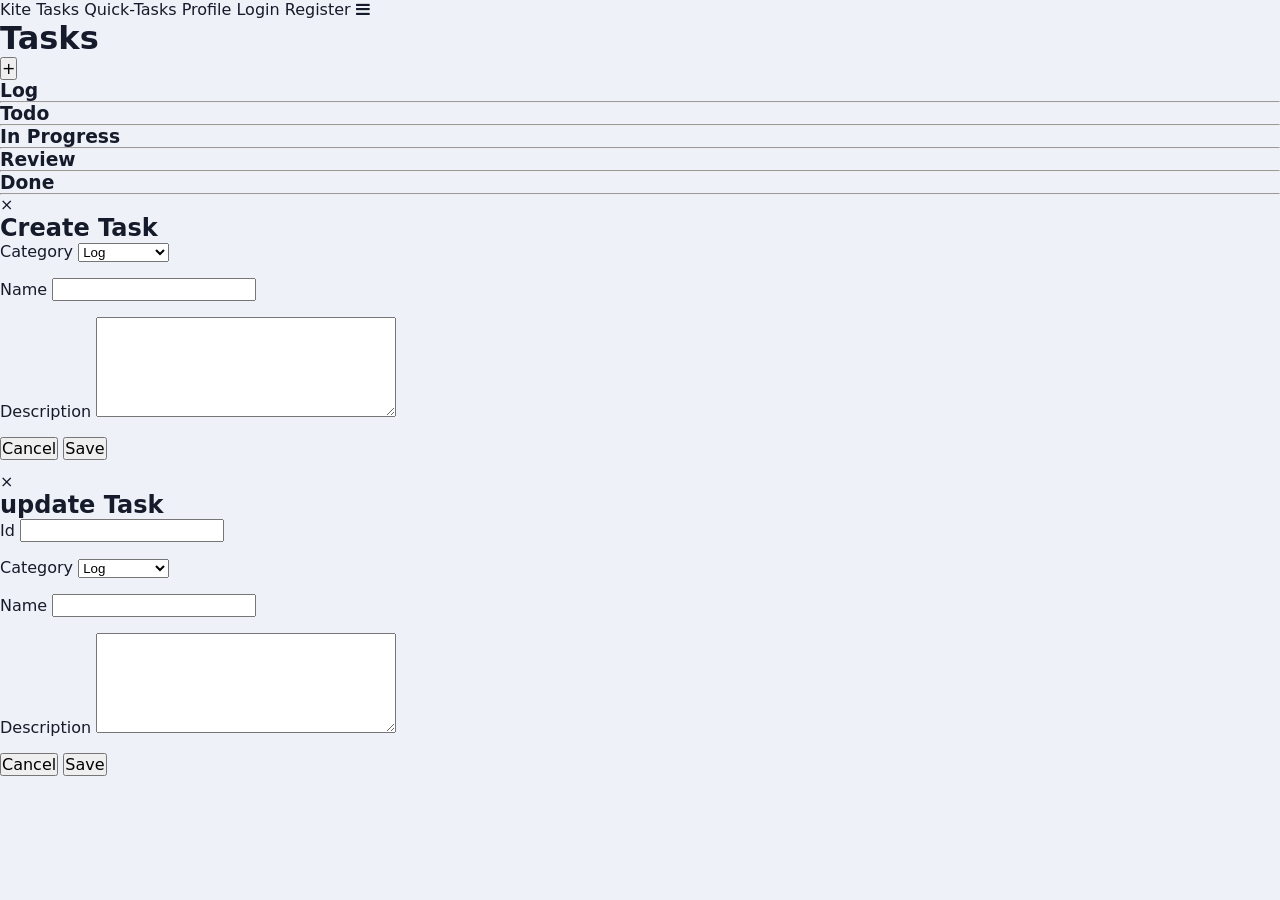
==== commit 39e826b5: "# fix index" ====
--- a/index.html
+++ b/index.html
@@ -1,470 +1,450 @@
-<!doctype html>
-<html lang="en" data-theme="light">
+<!DOCTYPE html>
+<html lang="en">
 
 <head>
     <meta charset="UTF-8">
     <meta name="viewport" content="width=device-width, initial-scale=1.0">
-    <meta name="description" content="Responsive neumorphic task dashboard">
-    <title>Tasks — Softly</title>
-    <link rel="preconnect" href="https://fonts.googleapis.com">
-    <link rel="preconnect" href="https://fonts.gstatic.com" crossorigin>
-    <link href="https://fonts.googleapis.com/css2?family=Inter:wght@400;500;600;700&display=swap" rel="stylesheet">
-    <link rel="stylesheet" href="./css/main.css">
+    <title>Tasks</title>
+    <link href="./css/main.css" rel="stylesheet" />
+    <link rel="stylesheet" href="https://cdnjs.cloudflare.com/ajax/libs/font-awesome/4.7.0/css/font-awesome.min.css">
+    <link rel="stylesheet" href="https://www.w3schools.com/w3css/5/w3.css">
+    <style>
+        .modal-form {
+            display: flex;
+            flex-flow: column;
+            padding-bottom: 12px;
+            gap: 16px;
+        }
+
+        textarea {
+            min-width: 300px;
+            min-height: 100px;
+            max-width: 300px;
+            max-height: 300px;
+        }
+    </style>
+
+
 </head>
 
-<body class="tasks-page">
-    <div class="tasks-layout" id="tasksLayout">
-
-        <aside class="sidebar" id="sidebar">
-            <a class="logo" href="index.html" aria-label="Softly home">
-                <span class="brand-mark"><i></i><i></i></span>
-                <strong>Softly.</strong>
-            </a>
-
-            <button class="sidebar-collapse-button" id="sidebarCollapseButton" type="button"
-                aria-label="Collapse sidebar" aria-expanded="true"><span>‹</span></button>
-
-            <nav class="primary-nav" aria-label="Primary navigation">
-                <a class="nav-link" href="index.html" data-label="Task Dashboard"><span>▣</span>Task
-                    Dashboard</a>
-                <a class="nav-link active" href="tasks.html" data-label="Tasks"><span>☷</span>Tasks</a>
-                <a class="nav-link" href="calendar.html" data-label="Calendar"><span>□</span>Calendar</a>
-                <a class="nav-link" href="team.html" data-label="Team"><span>♧</span>Team</a>
-                <a class="nav-link" href="messages.html" data-label="Messages"><span>▢</span>Messages <b
-                        class="count">3</b></a>
-                <a class="nav-link" href="profile.html" data-label="Profile"><span>♙</span>Profile</a>
-                <a class="nav-link" href="reports.html" data-label="Reports"><span>♧</span>Reports</a>
-                <a class="nav-link" href="settings.html" data-label="Settings"><span>⚙</span>Settings</a>
-            </nav>
-
-            <a class="upgrade-card" href="#">
-                <span class="upgrade-icon">✦</span>
-                <span><strong>Upgrade to Pro</strong><small>Unlock all features</small></span>
-            </a>
-        </aside>
-
-        <main class="dashboard-main">
-            <header class="dashboard-header">
-
-                <div class="dashboard-title">
-
-                    <button class="icon-button task-mobile-menu" id="menuButton" type="button" aria-label="Open menu"
-                        aria-expanded="false">
-                        ☰
-                    </button>
-
-                    <div>
-                        <small>Workspace</small>
-                        <h1>Tasks Board</h1>
-
-                        <p>
-                            Organize, monitor and update your team’s work.
-                        </p>
-                    </div>
-                </div>
-
-                <div class="dashboard-actions">
-
-                    <label class="search-box task-dashboard-search">
-                        <span>⌕</span>
-
-                        <input id="search" type="search" placeholder="Search tasks..." aria-label="Search tasks">
-                    </label>
-
-                    <button class="icon-button" id="themeToggle" type="button" aria-label="Switch to dark theme">
-                        ☾
-                    </button>
-
-                    <button class="avatar-button" type="button" aria-label="Open profile">
-                        <img src="https://i.pravatar.cc/100?img=47" alt="Olivia Rhye">
-                    </button>
-                </div>
+<body>
+
+    <!-- NAVBAR -->
+    <div class="topnav" id="myTopnav">
+        <a href="index.html" class="active">Kite</a>
+        <a href="index.html">Tasks</a>
+        <a href="./pages/quick-tasks.html">Quick-Tasks</a>
+        <a href="./pages/profile.html">Profile</a>
+        <a href="./pages/login.html">Login</a>
+        <a href="./pages/register.html">Register</a>
+
+        <a href="javascript:void(0);" class="icon">
+            <i class="fa fa-bars"></i>
+        </a>
+    </div>
+
+
+    <div class="main-container">
+        <div class="flex row justify-between w-100">
+            <h1 class="primary">Tasks</h1>
+
+            <button id="btnAddTask"
+                onclick="document.getElementById('createTaskModal').style.display='block'">+</button>
+        </div>
+
+        <!-- Page content -->
+        <div class="main-tasks-container">
+
+            <!-- LOG -->
+            <div class="card tasks-container">
+                <div>
+                    <h3>Log</h3>
+                    <hr />
+                </div>
+
+                <div id="logTasksContainer" class="flex column justify-center gap-16">
+                    <!-- task card template lives here -->
+                </div>
+            </div>
+
+
+            <!-- TODO -->
+            <div class="card tasks-container">
+                <div>
+                    <h3>Todo</h3>
+                    <hr />
+                </div>
+
+                <div id="todoTasksContainer" class="flex column justify-center gap-16">
+                    <!-- task card template lives here -->
+                </div>
+            </div>
+
+            <!-- IN PROGRESS -->
+            <div class="card tasks-container">
+                <div>
+                    <h3>In Progress</h3>
+                    <hr />
+                </div>
+
+                <div id="inProgressTasksContainer" class="flex column justify-center gap-16">
+                    <!-- task card template lives here -->
+                </div>
+            </div>
+
+            <!-- done -->
+            <div class="card tasks-container">
+                <div>
+                    <h3>Review</h3>
+                    <hr />
+                </div>
+
+                <div id="reviewTasksContainer" class="flex column justify-center gap-16">
+                    <!-- task card template lives here -->
+                </div>
+            </div>
+
+            <!-- DONE -->
+            <div class="card tasks-container">
+                <div>
+                    <h3>Done</h3>
+                    <hr />
+                </div>
+
+                <div id="doneTasksContainer" class="flex column justify-center gap-16">
+                    <!-- task card template lives here -->
+                </div>
+            </div>
+
+        </div>
+
+    </div>
+
+
+    <!-- CREATE TASK MODEL -->
+    <div id="createTaskModal" class="w3-modal">
+        <div class="w3-modal-content w3-card-4">
+            <header class="w3-container">
+                <span onclick="document.getElementById('createTaskModal').style.display='none'"
+                    class="w3-button w3-display-topright">&times;</span>
+                <h2 class="primary">Create Task</h2>
             </header>
-
-            <!-- Board summary -->
-            <section class="tasks-summary">
-                <div>
-                    <span class="summary-icon">✓</span>
-
-                    <p>
-                        <small>Total tasks</small>
-                        <strong id="totalTaskCount">0</strong>
-                    </p>
-                </div>
-
-                <button class="board-create-button" id="createTaskButton" type="button">
-                    <span>＋</span>
-                    Create New Task
-                </button>
-            </section>
-
-            <!-- Task board -->
-            <section id="taskBoard" class="task-board" aria-label="Task board">
-
-                <!-- ========== LOG ========== -->
-                <article class="task-column column-log" data-category="log">
-                    <header class="task-column-header">
-                        <div class="column-title">
-                            <span class="column-indicator"></span>
-
-                            <h2>Log</h2>
-
-                            <b class="task-count">0</b>
-                        </div>
-
-                        <button class="column-add-button" type="button" data-add-category="log"
-                            aria-label="Add a task to Log" title="Add task">
-                            ＋
-                        </button>
-                    </header>
-
-                    <div class="task-list" id="logTasks" data-task-list="log">
-                        <button type="button" class="board-task" data-task-id="1" fdprocessedid="u6plsr">
-                            <span class="board-task-icon">
-                                ◇
-                            </span>
-
-                            <span class="board-task-content">
-                                <strong>Client requirements received</strong>
-
-                                <small>
-                                    Record the initial requirements received from the client.
-                                </small>
-                            </span>
-
-                            <span class="board-task-arrow">
-                                ›
-                            </span>
-                        </button>
-                    </div>
-                </article>
-
-                <!-- ========== TODO ========== -->
-                <article class="task-column column-todo" data-category="todo">
-                    <header class="task-column-header">
-                        <div class="column-title">
-                            <span class="column-indicator"></span>
-
-                            <h2>ToDo</h2>
-
-                            <b class="task-count">0</b>
-                        </div>
-
-                        <button class="column-add-button" type="button" data-add-category="todo"
-                            aria-label="Add a task to Todo" title="Add task">
-                            ＋
-                        </button>
-                    </header>
-
-                    <div class="task-list" id="todoTasks" data-task-list="todo"><button type="button" class="board-task"
-                            data-task-id="1" fdprocessedid="u6plsr">
-                            <span class="board-task-icon">
-                                ◇
-                            </span>
-
-                            <span class="board-task-content">
-                                <strong>Client requirements received</strong>
-
-                                <small>
-                                    Record the initial requirements received from the client.
-                                </small>
-                            </span>
-
-                            <span class="board-task-arrow">
-                                ›
-                            </span>
-                        </button>
-                    </div>
-                </article>
-
-                <!-- ========== IN PROGRESS ========== -->
-                <article class="task-column column-progress" data-category="progress">
-                    <header class="task-column-header">
-                        <div class="column-title">
-                            <span class="column-indicator"></span>
-
-                            <h2>In Progress</h2>
-
-                            <b class="task-count">0</b>
-                        </div>
-
-                        <button class="column-add-button" type="button" data-add-category="progress"
-                            aria-label="Add a task to progress" title="Add task">
-                            ＋
-                        </button>
-                    </header>
-
-                    <div class="task-list" id="progressTasks" data-task-list="progress">
-                        <button type="button" class="board-task" data-task-id="1" fdprocessedid="u6plsr">
-                            <span class="board-task-icon">
-                                ◇
-                            </span>
-
-                            <span class="board-task-content">
-                                <strong>Client requirements received</strong>
-
-                                <small>
-                                    Record the initial requirements received from the client.
-                                </small>
-                            </span>
-
-                            <span class="board-task-arrow">
-                                ›
-                            </span>
-                        </button>
-                    </div>
-                </article>
-
-                <!-- ========== Review ========== -->
-                <article class="task-column column-review" data-category="review">
-                    <header class="task-column-header">
-                        <div class="column-title">
-                            <span class="column-indicator"></span>
-
-                            <h2>Review</h2>
-
-                            <b class="task-count">0</b>
-                        </div>
-
-                        <button class="column-add-button" type="button" data-add-category="review"
-                            aria-label="Add a task to review" title="Add task">
-                            ＋
-                        </button>
-                    </header>
-
-                    <div class="task-list" id="reviewTasks" data-task-list="review">
-                        <button type="button" class="board-task" data-task-id="1" fdprocessedid="u6plsr">
-                            <span class="board-task-icon">
-                                ◇
-                            </span>
-
-                            <span class="board-task-content">
-                                <strong>Client requirements received</strong>
-
-                                <small>
-                                    Record the initial requirements received from the client.
-                                </small>
-                            </span>
-
-                            <span class="board-task-arrow">
-                                ›
-                            </span>
-                        </button>
-                    </div>
-                </article>
-
-                <!-- ========== Complete ========== -->
-                <article class="task-column column-complete" data-category="complete">
-                    <header class="task-column-header">
-                        <div class="column-title">
-                            <span class="column-indicator"></span>
-
-                            <h2>Complete</h2>
-
-                            <b class="task-count">0</b>
-                        </div>
-
-                        <button class="column-add-button" type="button" data-add-category="complete"
-                            aria-label="Add a task to complete" title="Add task">
-                            ＋
-                        </button>
-                    </header>
-
-                    <div class="task-list" id="completeTasks" data-task-list="complete">
-                        <button type="button" class="board-task" data-task-id="1" fdprocessedid="u6plsr">
-                            <span class="board-task-icon">
-                                ◇
-                            </span>
-
-                            <span class="board-task-content">
-                                <strong>Client requirements received</strong>
-
-                                <small>
-                                    Record the initial requirements received from the client.
-                                </small>
-                            </span>
-
-                            <span class="board-task-arrow">
-                                ›
-                            </span>
-                        </button>
-                    </div>
-                </article>
-
-            </section>
-        </main>
-
-        <!-- TASK MODAL -->
-        <div class="task-modal-overlay" id="taskModal" role="dialog" aria-modal="true" aria-labelledby="modalTitle" hidden>
-            <section class="task-modal">
-
-                <header class="task-modal-header">
-                    <div>
-                        <small id="modalEyebrow">EDIT TASK</small>
-                        <h2 id="modalTitle">Update A Task</h2>
-                    </div>
-
-                    <button class="modal-close-button" id="closeModalButton" type="button" aria-label="Close modal"
-                        fdprocessedid="rzewyc">
-                        ×
-                    </button>
-                </header>
-
-                <form class="task-form" id="taskForm">
-
-                    <!-- Category appears when updating a task -->
-                    <div class="task-form-group" id="categoryField">
-                        <label for="taskCategory">Category</label>
-
-                        <div class="task-form-control">
-                            <select id="taskCategory" name="taskCategory" fdprocessedid="4at4nt">
-                                <option value="log">Log</option>
-                                <option value="todo">To Do</option>
-                                <option value="progress">In Progress</option>
-                                <option value="review">Review</option>
-                                <option value="complete">Complete</option>
-                            </select>
-
-                            <span>⌄</span>
-                        </div>
-                    </div>
-
-                    <!-- Task name -->
-                    <div class="task-form-group">
-                        <label for="taskName">Task Name</label>
-
-                        <div class="task-form-control">
-                            <input id="taskName" name="taskName" type="text" placeholder="Enter the task name"
-                                maxlength="80" required="" fdprocessedid="sirpg">
-                        </div>
-                    </div>
-
-                    <!-- Task description -->
-                    <div class="task-form-group">
-                        <label for="taskDescription">
-                            Task Description
-                        </label>
-
-                        <div class="task-form-control textarea-control">
-                            <textarea id="taskDescription" name="taskDescription" placeholder="Describe the task..."
-                                maxlength="500" rows="6" required=""></textarea>
-                        </div>
-
-                        <small class="character-count">
-                            <span id="descriptionCount">57</span>/500
-                        </small>
-                    </div>
-
-                    <!-- Form buttons -->
-                    <div class="task-modal-actions">
-
-                        <button class="delete-task-button" id="deleteTaskButton" type="button" fdprocessedid="ci5czc">
-                            Delete
-                        </button>
-
-                        <button class="cancel-task-button" id="cancelModalButton" type="button" fdprocessedid="zvyibb">
-                            Cancel
-                        </button>
-
-                        <button class="save-task-button" id="saveTaskButton" type="submit" fdprocessedid="yfr7u5">Update
-                            A Task
-                        </button>
-
-                    </div>
-                </form>
-            </section>
+            <div class="w3-container">
+
+                <div class="modal-form">
+
+                    <div class="input-group">
+                        <label for="inputCategory">Category</label>
+                        <select id="inputCategory">
+                            <option value="1">Log</option>
+                            <option value="2">Todo</option>
+                            <option value="3">In Progress</option>
+                            <option value="4">Review</option>
+                            <option value="5">Done</option>
+                        </select>
+                    </div>
+
+                    <div class="input-group">
+                        <label for="inputName">Name</label>
+                        <input id="inputName" type="text">
+                    </div>
+
+                    <div class="input-group">
+                        <label for="inputDesc">Description</label>
+                        <textarea id="inputDesc"> </textarea>
+                    </div>
+
+
+                    <div class="link-group">
+                        <button
+                            onclick="document.getElementById('createTaskModal').style.display='none'">Cancel</button>
+                        <button id="btnSubmit">Save</button>
+                    </div>
+
+                </div>
+
+
+            </div>
+
         </div>
     </div>
 
-    <template class="task-list" id="taskTemplate" data-task-list="log">
-        <button type="button" class="board-task" data-task-id="1" fdprocessedid="u6plsr">
-            <span class="board-task-icon">
-                ◇
-            </span>
-
-            <span class="board-task-content">
-                <strong>Client requirements received</strong>
-
-                <small>
-                    Record the initial requirements received from the client.
-                </small>
-            </span>
-
-            <span class="board-task-arrow">
-                ›
-            </span>
-        </button>
+
+    <!-- UPDATE TASK MODEL -->
+    <div id="updateTaskModal" class="w3-modal">
+        <div class="w3-modal-content w3-card-4">
+            <header class="w3-container">
+                <span onclick="document.getElementById('updateTaskModal').style.display='none'"
+                    class="w3-button w3-display-topright">&times;</span>
+                <h2 class="primary">update Task</h2>
+            </header>
+            <div class="w3-container">
+
+                <div class="modal-form">
+
+                    <div class="input-group">
+                        <label for="inputIdUpdate">Id</label>
+                        <input id="inputIdUpdate" type="text" readonly>
+                    </div>
+
+                    <div class="input-group">
+                        <label for="inputCategoryUpdate">Category</label>
+                        <select id="inputCategoryUpdate">
+                            <option value="1">Log</option>
+                            <option value="2">Todo</option>
+                            <option value="3">In Progress</option>
+                            <option value="4">Review</option>
+                            <option value="5">Done</option>
+                        </select>
+                    </div>
+
+                    <div class="input-group">
+                        <label for="inputNameUpdate">Name</label>
+                        <input id="inputNameUpdate" type="text">
+                    </div>
+
+                    <div class="input-group">
+                        <label for="inputDescUpdate">Description</label>
+                        <textarea id="inputDescUpdate"> </textarea>
+                    </div>
+
+
+                    <div class="link-group">
+                        <button
+                            onclick="document.getElementById('updateTaskModal').style.display='none'">Cancel</button>
+                        <button id="btnSubmitUpdate">Save</button>
+                    </div>
+
+                </div>
+
+
+            </div>
+
+        </div>
+    </div>
+
+
+
+    <!-- task card template-->
+    <template id="templateTaskCard">
+        <div id="taskCard" class="card">
+            <div>
+                <div class="flex row justify-end gap-8">
+
+                    <button id="taskCardBtnUpdate" class="btn btn-transparent">
+                        <svg xmlns="http://www.w3.org/2000/svg" fill="none" viewBox="0 0 24 24" stroke-width="1.5"
+                            stroke="currentColor" class="icon-24 primary">
+                            <path stroke-linecap="round" stroke-linejoin="round"
+                                d="m16.862 4.487 1.687-1.688a1.875 1.875 0 1 1 2.652 2.652L6.832 19.82a4.5 4.5 0 0 1-1.897 1.13l-2.685.8.8-2.685a4.5 4.5 0 0 1 1.13-1.897L16.863 4.487Zm0 0L19.5 7.125" />
+                        </svg>
+
+                    </button>
+
+                    <button id="taskCardBtnDelete" class="btn btn-transparent">
+                        <svg xmlns="http://www.w3.org/2000/svg" fill="none" viewBox="0 0 24 24" stroke-width="1.5"
+                            stroke="currentColor" class="icon-24 accent3">
+                            <path stroke-linecap="round" stroke-linejoin="round"
+                                d="m14.74 9-.346 9m-4.788 0L9.26 9m9.968-3.21c.342.052.682.107 1.022.166m-1.022-.165L18.16 19.673a2.25 2.25 0 0 1-2.244 2.077H8.084a2.25 2.25 0 0 1-2.244-2.077L4.772 5.79m14.456 0a48.108 48.108 0 0 0-3.478-.397m-12 .562c.34-.059.68-.114 1.022-.165m0 0a48.11 48.11 0 0 1 3.478-.397m7.5 0v-.916c0-1.18-.91-2.164-2.09-2.201a51.964 51.964 0 0 0-3.32 0c-1.18.037-2.09 1.022-2.09 2.201v.916m7.5 0a48.667 48.667 0 0 0-7.5 0" />
+                        </svg>
+                    </button>
+                </div>
+                <p id="taskCardName">Task Name</p>
+                <p id="taskCardDesc" class="text-desc">Task Desc</p>
+            </div>
+        </div>
     </template>
 
+    <script src="./js/index.js" type="module"></script>
+
     <script>
-        // One source of truth for the visible category title and icon.
-        const categories = {
-            log: { title: "Log", icon: "◇", color: "#8b95a7", color2: "#686f7a" },
-            todo: { title: "To Do", icon: "○", color: "#6973ff", color2: "#5864ee" },
-            progress: { title: "In Progress", icon: "◐", color: "#f3a63b", color2: "#ab772f" },
-            review: { title: "Review", icon: "◉", color: "#b268e5", color2: "#8336b5" },
-            complete: { title: "Complete", icon: "✓", color: "#19b979", color2: "#1d885d" }
-        };
-
-        const tasksPage = document.querySelector(".tasks-page");
-        const taskTemplate = document.querySelector("#taskTemplate");
-        const taskModal = document.querySelector("#taskModal");
-        const taskForm = document.querySelector("#taskForm");
-        const taskCategory = document.querySelector("#taskCategory");
-        const taskName = document.querySelector("#taskName");
-        const taskDescription = document.querySelector("#taskDescription");
-        const descriptionCount = document.querySelector("#descriptionCount");
-        const categoryField = document.querySelector("#categoryField");
-        const deleteTaskButton = document.querySelector("#deleteTaskButton");
-        const createTaskButton = document.querySelector("#createTaskButton");
-        const closeModalButton = document.querySelector("#closeModalButton");
-        const cancelModalButton = document.querySelector("#cancelModalButton");
-
-        const createBtns = document.querySelectorAll("[data-add-category]");
-
-        let selectedCategory = "todo";
-
-        createTaskButton.addEventListener("click", () => {
-            openCreateModal("log", false);
-        }); 
-
-        createBtns.forEach(button => {
-            button.addEventListener("click", () => {
-                openCreateModal(button.dataset.addCategory, true);
+        function myFunction() {
+            var x = document.getElementById("myTopnav");
+            if (x.className === "topnav") {
+                x.className += " responsive";
+            } else {
+                x.className = "topnav";
+            }
+        }
+
+
+        class Task {
+            constructor(id, category, name, description) {
+                this.id = id;
+                this.category = category;
+                this.name = name;
+                this.description = description;
+            }
+        }
+
+        let logTasksContainer = document.getElementById("logTasksContainer");
+        let todoTasksContainer = document.getElementById("todoTasksContainer");
+        let inProgressTasksContainer = document.getElementById("inProgressTasksContainer");
+        let reviewTasksContainer = document.getElementById("reviewTasksContainer");
+        let doneTasksContainer = document.getElementById("doneTasksContainer");
+
+        let templateTaskCard = document.getElementById("templateTaskCard");
+
+        let inputCategory = document.getElementById("inputCategory");
+        let inputName = document.getElementById("inputName");
+        let inputDesc = document.getElementById("inputDesc");
+        let btnSubmit = document.getElementById("btnSubmit");
+
+        // update modal
+        let inputIdUpdate = document.getElementById("inputIdUpdate");
+        let inputCategoryUpdate = document.getElementById("inputCategoryUpdate");
+        let inputNameUpdate = document.getElementById("inputNameUpdate");
+        let inputDescUpdate = document.getElementById("inputDescUpdate");
+        let btnSubmitUpdate = document.getElementById("btnSubmitUpdate");
+
+
+        btnSubmit.onclick = addTaskToTaskList
+
+        btnSubmitUpdate.onclick = updateTaskFromTaskList
+
+
+
+        // TODO: remove this later
+        let tempId = 0
+
+        let tasksList = [];
+
+
+        function addTaskToTaskList() {
+
+            let id = tempId + 1;
+            tempId++;
+
+            let category = parseInt(inputCategory.value);
+            let name = inputName.value;
+            let desc = inputDesc.value;
+
+            let task = new Task(id, category, name, desc);
+            tasksList.push(task);
+
+
+            createTaskCard()
+        }
+
+
+        function updateTaskFromTaskList() {
+
+            let id = parseInt(inputIdUpdate.value);
+            let category = parseInt(inputCategoryUpdate.value);
+            let name = inputNameUpdate.value;
+            let desc = inputDescUpdate.value;
+
+            let task = new Task(id, category, name, desc);
+
+            for (let index = 0; index < tasksList.length; index++) {
+
+                if (tasksList[index].id === task.id) {
+                    tasksList[index] = task;
+                }
+
+            }
+
+
+            createTaskCard()
+        }
+
+
+        function createTaskCard() {
+            // cleanup the containers, so that we don't have duplicate entries
+            logTasksContainer.innerHTML = "";
+            todoTasksContainer.innerHTML = "";
+            inProgressTasksContainer.innerHTML = "";
+            reviewTasksContainer.innerHTML = "";
+            doneTasksContainer.innerHTML = "";
+
+            tasksList.forEach(task => {
+
+
+                let clone = templateTaskCard.content.cloneNode(true);
+                let taskCard = clone.getElementById("taskCard");
+                let taskCardBtnUpdate = clone.getElementById("taskCardBtnUpdate");
+                let taskCardBtnDelete = clone.getElementById("taskCardBtnDelete");
+                let taskCardName = clone.getElementById("taskCardName");
+                let taskCardDesc = clone.getElementById("taskCardDesc");
+
+                taskCardName.innerText = `(${task.id}) ${task.name}`;
+                taskCardDesc.innerText = task.description;
+
+
+                taskCardBtnUpdate.onclick = function () {
+                    showUpdateModal(task);
+                }
+
+                taskCardBtnDelete.onclick = function () {
+                    deleteTask(task);
+                }
+
+
+
+                switch (parseInt(task.category)) {
+                    case 1:
+                        logTasksContainer.appendChild(clone);
+                        break;
+                    case 2:
+                        todoTasksContainer.appendChild(clone);
+                        break;
+                    case 3:
+                        inProgressTasksContainer.appendChild(clone);
+                        break;
+                    case 4:
+                        reviewTasksContainer.appendChild(clone);
+                        break;
+                    case 5:
+                        doneTasksContainer.appendChild(clone);
+                        break;
+
+                    default:
+                        break;
+                }
+
+
+
             });
-        });
-
-        closeModalButton.addEventListener("click", closeModal);
-        cancelModalButton.addEventListener("click", closeModal);
-
-        function openCreateModal(category = "todo", lockCategory = false) {
-            selectedCategory = category;
-            taskForm.reset();
-            taskCategory.value = category;
-            categoryField.hidden = lockCategory;
-            deleteTaskButton.hidden = true;
-
-            document.querySelector("#modalEyebrow").textContent = `${category}`;
-            document.querySelector("#modalEyebrow").style.color = `${categories[category].color}`;
-            document.querySelector("#modalTitle").textContent = `Create a Task`;
-            document.querySelector("#saveTaskButton").textContent = "Create Task";
-            document.querySelector("#saveTaskButton").style.background = `linear-gradient(145deg, ${categories[category].color}, ${categories[category].color2})`;
-
-            descriptionCount.textContent = "0";
-
-            tasksPage.classList.add("task-modal-open");
-            taskModal.hidden = false;
-            taskModal.classList.add("show");
-            taskName.focus();
-        }
-
-        function closeModal() {
-            taskModal.hidden = true;
-            taskModal.classList.remove("show");
+
+            console.log("tasks list", tasksList);
+
+
+        }
+
+
+
+        function showUpdateModal(task) {
+
+            inputIdUpdate.value = task.id;
+            inputCategoryUpdate.value = task.category;
+            inputNameUpdate.value = task.name;
+            inputDescUpdate.value = task.description;
+
+            document.getElementById('updateTaskModal').style.display = 'block';
+        }
+
+        function deleteTask(task) {
+
+            // Trigger the dialog box
+            const userConfirmed = window.confirm(`Are you sure you want to delete this task : (${task.id}) ${task.name}?`);
+
+            // Handle the user's choice
+            if (userConfirmed) {
+
+                for (let index = 0; index < tasksList.length; index++) {
+
+                    if (tasksList[index].id === task.id) {
+                        tasksList.splice(index, 1);
+                    }
+
+                }
+
+                createTaskCard();
+            }
         }
 
 
     </script>
+
 </body>
 
 </html>
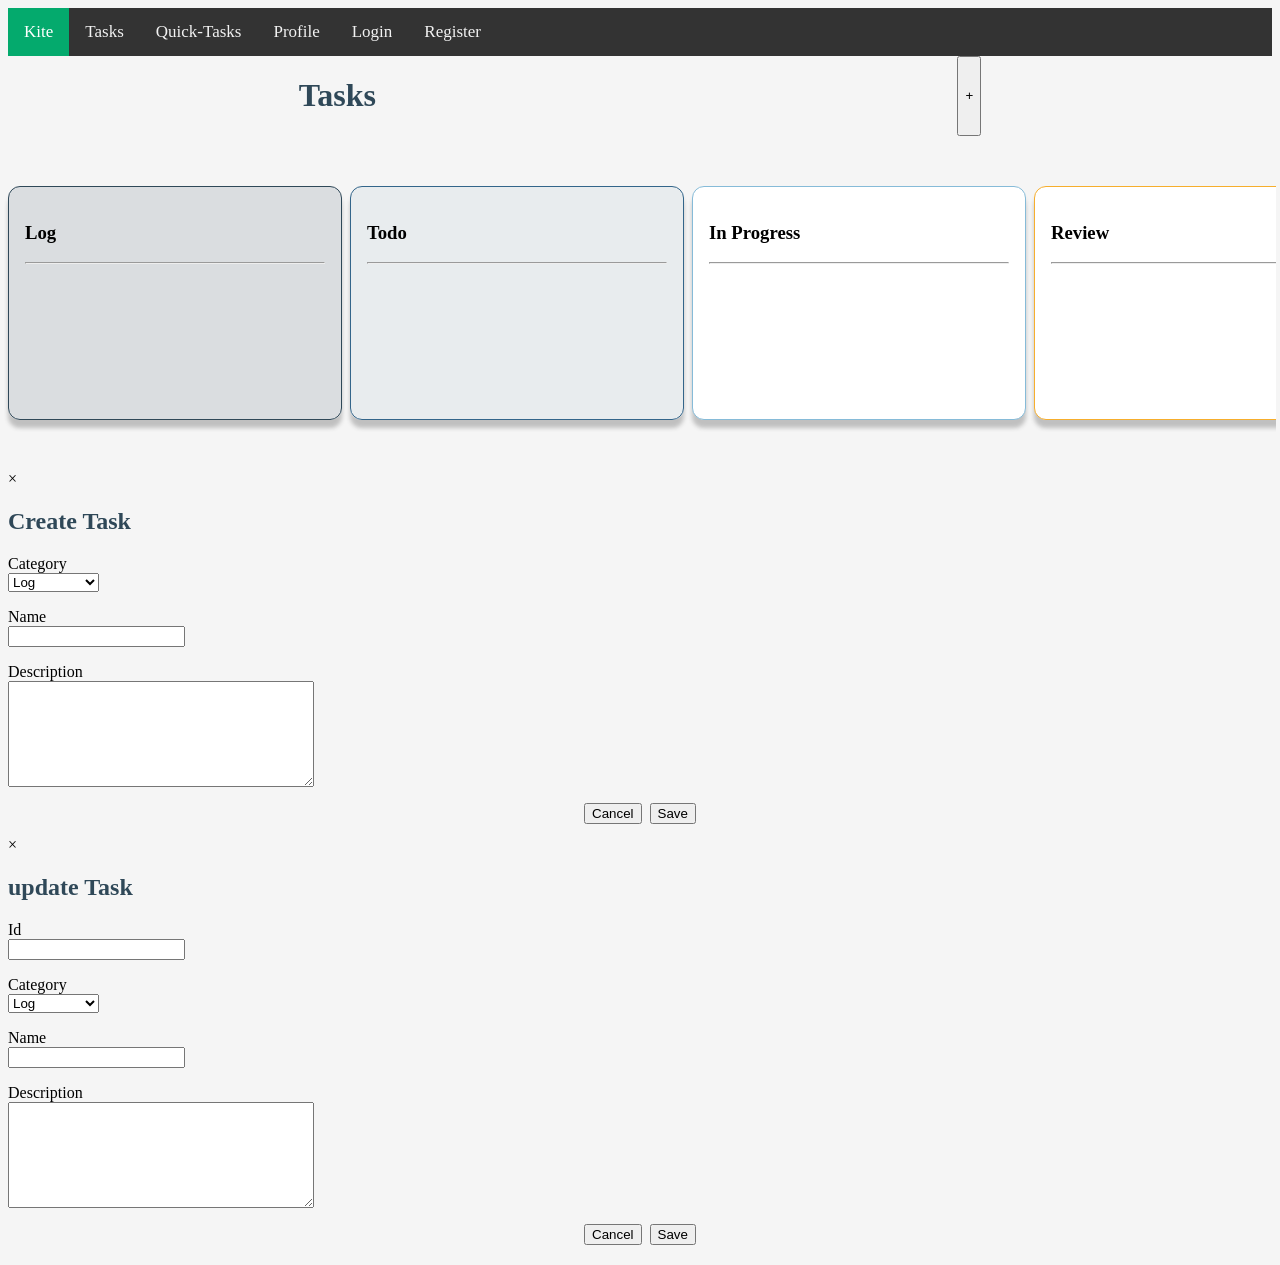
==== commit ed3e4bfd: "# restructure" ====
--- a/index.html
+++ b/index.html
@@ -8,21 +8,6 @@
     <link href="./css/main.css" rel="stylesheet" />
     <link rel="stylesheet" href="https://cdnjs.cloudflare.com/ajax/libs/font-awesome/4.7.0/css/font-awesome.min.css">
     <link rel="stylesheet" href="https://www.w3schools.com/w3css/5/w3.css">
-    <style>
-        .modal-form {
-            display: flex;
-            flex-flow: column;
-            padding-bottom: 12px;
-            gap: 16px;
-        }
-
-        textarea {
-            min-width: 300px;
-            min-height: 100px;
-            max-width: 300px;
-            max-height: 300px;
-        }
-    </style>
 
 
 </head>
@@ -254,7 +239,7 @@
         </div>
     </template>
 
-    <script src="./js/index.js" type="module"></script>
+    <script src="./js/scripts/index.js" type="module"></script>
 
     <script>
         function myFunction() {
@@ -265,184 +250,6 @@
                 x.className = "topnav";
             }
         }
-
-
-        class Task {
-            constructor(id, category, name, description) {
-                this.id = id;
-                this.category = category;
-                this.name = name;
-                this.description = description;
-            }
-        }
-
-        let logTasksContainer = document.getElementById("logTasksContainer");
-        let todoTasksContainer = document.getElementById("todoTasksContainer");
-        let inProgressTasksContainer = document.getElementById("inProgressTasksContainer");
-        let reviewTasksContainer = document.getElementById("reviewTasksContainer");
-        let doneTasksContainer = document.getElementById("doneTasksContainer");
-
-        let templateTaskCard = document.getElementById("templateTaskCard");
-
-        let inputCategory = document.getElementById("inputCategory");
-        let inputName = document.getElementById("inputName");
-        let inputDesc = document.getElementById("inputDesc");
-        let btnSubmit = document.getElementById("btnSubmit");
-
-        // update modal
-        let inputIdUpdate = document.getElementById("inputIdUpdate");
-        let inputCategoryUpdate = document.getElementById("inputCategoryUpdate");
-        let inputNameUpdate = document.getElementById("inputNameUpdate");
-        let inputDescUpdate = document.getElementById("inputDescUpdate");
-        let btnSubmitUpdate = document.getElementById("btnSubmitUpdate");
-
-
-        btnSubmit.onclick = addTaskToTaskList
-
-        btnSubmitUpdate.onclick = updateTaskFromTaskList
-
-
-
-        // TODO: remove this later
-        let tempId = 0
-
-        let tasksList = [];
-
-
-        function addTaskToTaskList() {
-
-            let id = tempId + 1;
-            tempId++;
-
-            let category = parseInt(inputCategory.value);
-            let name = inputName.value;
-            let desc = inputDesc.value;
-
-            let task = new Task(id, category, name, desc);
-            tasksList.push(task);
-
-
-            createTaskCard()
-        }
-
-
-        function updateTaskFromTaskList() {
-
-            let id = parseInt(inputIdUpdate.value);
-            let category = parseInt(inputCategoryUpdate.value);
-            let name = inputNameUpdate.value;
-            let desc = inputDescUpdate.value;
-
-            let task = new Task(id, category, name, desc);
-
-            for (let index = 0; index < tasksList.length; index++) {
-
-                if (tasksList[index].id === task.id) {
-                    tasksList[index] = task;
-                }
-
-            }
-
-
-            createTaskCard()
-        }
-
-
-        function createTaskCard() {
-            // cleanup the containers, so that we don't have duplicate entries
-            logTasksContainer.innerHTML = "";
-            todoTasksContainer.innerHTML = "";
-            inProgressTasksContainer.innerHTML = "";
-            reviewTasksContainer.innerHTML = "";
-            doneTasksContainer.innerHTML = "";
-
-            tasksList.forEach(task => {
-
-
-                let clone = templateTaskCard.content.cloneNode(true);
-                let taskCard = clone.getElementById("taskCard");
-                let taskCardBtnUpdate = clone.getElementById("taskCardBtnUpdate");
-                let taskCardBtnDelete = clone.getElementById("taskCardBtnDelete");
-                let taskCardName = clone.getElementById("taskCardName");
-                let taskCardDesc = clone.getElementById("taskCardDesc");
-
-                taskCardName.innerText = `(${task.id}) ${task.name}`;
-                taskCardDesc.innerText = task.description;
-
-
-                taskCardBtnUpdate.onclick = function () {
-                    showUpdateModal(task);
-                }
-
-                taskCardBtnDelete.onclick = function () {
-                    deleteTask(task);
-                }
-
-
-
-                switch (parseInt(task.category)) {
-                    case 1:
-                        logTasksContainer.appendChild(clone);
-                        break;
-                    case 2:
-                        todoTasksContainer.appendChild(clone);
-                        break;
-                    case 3:
-                        inProgressTasksContainer.appendChild(clone);
-                        break;
-                    case 4:
-                        reviewTasksContainer.appendChild(clone);
-                        break;
-                    case 5:
-                        doneTasksContainer.appendChild(clone);
-                        break;
-
-                    default:
-                        break;
-                }
-
-
-
-            });
-
-            console.log("tasks list", tasksList);
-
-
-        }
-
-
-
-        function showUpdateModal(task) {
-
-            inputIdUpdate.value = task.id;
-            inputCategoryUpdate.value = task.category;
-            inputNameUpdate.value = task.name;
-            inputDescUpdate.value = task.description;
-
-            document.getElementById('updateTaskModal').style.display = 'block';
-        }
-
-        function deleteTask(task) {
-
-            // Trigger the dialog box
-            const userConfirmed = window.confirm(`Are you sure you want to delete this task : (${task.id}) ${task.name}?`);
-
-            // Handle the user's choice
-            if (userConfirmed) {
-
-                for (let index = 0; index < tasksList.length; index++) {
-
-                    if (tasksList[index].id === task.id) {
-                        tasksList.splice(index, 1);
-                    }
-
-                }
-
-                createTaskCard();
-            }
-        }
-
-
     </script>
 
 </body>
--- a/css/main.css
+++ b/css/main.css
@@ -1,1264 +1,278 @@
 :root {
-    color-scheme: light;
-    --page: #eef1f7;
-    --surface: #f1f4f9;
-    --surface-strong: #f7f9fc;
-    --text: #161b2b;
-    --muted: #727b90;
-    --line: rgba(124, 137, 163, .16);
-    --primary: #6973ff;
-    --primary-soft: #e7e9ff;
-    --success: #19b979;
-    --danger: #fb6573;
-    --shadow-dark: rgba(155, 166, 188, .38);
-    --shadow-light: rgba(255, 255, 255, .95);
-    --raised:
-        10px 10px 24px var(--shadow-dark),
-        -10px -10px 24px var(--shadow-light);
-    --raised-small:
-        5px 5px 12px var(--shadow-dark),
-        -5px -5px 12px var(--shadow-light);
-    --inset:
-        inset 3px 3px 7px rgba(163, 174, 194, .22),
-        inset -3px -3px 7px rgba(255, 255, 255, .9);
-
-    --btn-gradient-1: #7d86ff;
-    --btn-gradient-2: #5864ee;
-}
-
-:root[data-theme="dark"] {
-    color-scheme: dark;
-    --page: #121a26;
-    --surface: #172231;
-    --surface-strong: #1b2737;
-    --text: #f5f7fb;
-    --muted: #aab4c5;
-    --line: rgba(210, 221, 239, .10);
-    --primary: #7b82ff;
-    --primary-soft: #28305e;
-    --shadow-dark: rgba(5, 10, 17, .72);
-    --shadow-light: rgba(49, 64, 82, .48);
-    --raised:
-        10px 10px 24px var(--shadow-dark),
-        -8px -8px 20px var(--shadow-light);
-    --raised-small:
-        5px 5px 12px var(--shadow-dark),
-        -4px -4px 10px var(--shadow-light);
-    --inset:
-        inset 3px 3px 7px rgba(4, 9, 15, .55),
-        inset -3px -3px 7px rgba(51, 67, 87, .30);
-
-    --btn-gradient-1: #7d86ff;
-    --btn-gradient-2: #5864ee;
-}
-
-* {
-    box-sizing: border-box;
-    margin: 0;
-    padding: 0;
-}
-
-html {
-    min-width: 320px;
-    background: var(--page);
+
+    --bg-color: #f5f5f5;
+    --primary-color: #2F4858;
+    --secondary-color: #33658a;
+    --accent-color: #86BBD8;
+    --accent2-color: #F6AE2D;
+    --accent3-color: #F26419;
+
+    --card-bg: #FFF;
+
+
+    --border-radius: 12px;
+    --box-shadow: 0 8px 4px 0 silver;
+
+    --space-small: 8px;
+    --space-medium: 16px;
+    --space-big: 32px;
+
 }
 
 body {
-    min-height: 100vh;
-    font-family: Inter, system-ui, sans-serif;
-    color: var(--text);
-    background: var(--page);
-    transition: background .25s, color .25s;
-}
-
-button,
-input {
-    font: inherit;
-}
-
-button,
-a {
-    -webkit-tap-highlight-color: transparent;
-}
-
-a {
-    color: inherit;
+    background-color: var(--bg-color);
+}
+
+.w-100{
+    width: 100%;
+}
+
+.primary {
+    color: var(--primary-color)
+}
+
+.bg-accent2{
+    background-color: var(--accent2-color);
+}
+
+.accent {
+    color: var(--accent-color)
+}
+.accent2 {
+    color: var(--accent2-color)
+}
+
+.accent3 {
+    color: var(--accent3-color);
+}
+
+.text-desc{
+    color: #777;
+    font-size: small;
+}
+
+.icon-24{
+    width: 24px;
+    height: 24px;
+}
+
+.flex {
+    display: flex;
+}
+
+.row {
+    flex-direction: row;
+}
+
+.column {
+    flex-direction: column;
+}
+
+.justify-center {
+    justify-content: center;
+}
+
+.justify-between{
+    justify-content: space-around;
+}
+
+.justify-end{
+    justify-content: end;
+}
+
+.align-center {
+    align-items: center;
+}
+
+.gap-8 {
+    gap: 8px;
+}
+
+.gap-16 {
+    gap: 16px;
+}
+
+.card {
+    padding: var(--space-medium);
+    border-radius: var(--border-radius);
+    background-color: var(--card-bg);
+    box-shadow: var(--box-shadow);
+}
+
+
+
+.main-container {
+    display: flex;
+    flex-flow: column;
+    justify-content: center;
+    align-items: center;
+}
+
+.head-container {
+    display: flex;
+    flex-flow: column;
+    justify-content: center;
+    align-items: center;
+}
+
+
+.content-container {
+    width: 800px;
+    display: flex;
+    flex-flow: column;
+    justify-content: center;
+    align-items: start;
+}
+
+
+
+.input-group {
+    display: flex;
+    flex-flow: column;
+    justify-content: center;
+    align-items: start;
+}
+
+.link-group {
+    display: flex;
+    flex-flow: row;
+    justify-content: center;
+    align-items: center;
+    gap: 8px;
+}
+
+
+
+/* INDEX PAGE */
+.main-tasks-container {
+    width: 100%;
+    display: flex;
+    flex-flow: row;
+    overflow-y: auto;
+    gap: 8px;
+    padding: 50px 4px;
+}
+
+.tasks-container {
+    width: 100%;
+    min-width: 300px;
+    min-height: 200px;
+    display: flex;
+    flex-flow: column;
+    gap: 8px;
+}
+
+.tasks-container:nth-child(1){
+    background-color: #2F485822;
+    border: 1px solid var(--primary-color);
+}
+
+.tasks-container:nth-child(2){
+    background-color: #33658a11;
+    border: 1px solid var(--secondary-color);
+}
+
+.tasks-container:nth-child(3){
+    border: 1px solid var(--accent-color);
+}
+
+.tasks-container:nth-child(4){
+    border: 1px solid var(--accent2-color);
+}
+
+.tasks-container:nth-child(5){
+    border: 1px solid var(--accent3-color);
+}
+
+.btn{
+    padding: 4px 8px;
+    border-radius: var(--border-radius);
+}
+
+.btn:hover{
+    scale: 1.09;
+    box-shadow: 0 2px 4px 0 silver;
+}
+
+.btn-transparent{
+    outline: none;
+    border: none;
+    background: none;
+}
+
+
+
+        .modal-form {
+            display: flex;
+            flex-flow: column;
+            padding-bottom: 12px;
+            gap: 16px;
+        }
+
+        textarea {
+            min-width: 300px;
+            min-height: 100px;
+            max-width: 300px;
+            max-height: 300px;
+        }
+
+/* NAV BAR */
+/* Add a black background color to the top navigation */
+
+.topnav {
+    overflow: hidden;
+    background-color: #333;
+}
+
+.topnav a {
+    float: left;
+    display: block;
+    color: #f2f2f2;
+    text-align: center;
+    padding: 14px 16px;
     text-decoration: none;
-}
-
-/* ==================================================
-   SIMPLE CENTERED LOGIN PAGE
-================================================== */
-
-.simple-form-page {
-    min-height: 100vh;
-    margin: 0;
-    color: var(--text);
-    background: var(--page);
-}
-
-/* Centers the login card horizontally and vertically */
-
-.simple-form-container {
-    min-height: 100vh;
-    display: grid;
-    place-items: center;
-    padding: 80px 20px;
-}
-
-/* Login card */
-
-.simple-form-card {
-    width: min(100%, 420px);
-    padding: 42px;
-    border: 1px solid var(--line);
-    border-radius: 26px;
-    background: var(--surface);
-    box-shadow: var(--raised);
-}
-
-/* BUTTONS */
-
-.btn {
-    min-height: 52px;
-    border: 0;
-    border-radius: 14px;
-    color: #ffffff;
-    background: linear-gradient(145deg, var(--btn-gradient-1), var(--btn-gradient-2));
-    box-shadow: 7px 9px 18px rgba(78, 89, 226, 0.3), -5px -5px 12px var(--shadow-light);
-    cursor: pointer;
-    font-size: 11px;
-    font-weight: 600;
-    transition: transform 0.18s ease, box-shadow 0.18s ease;
-}
-
-.btn:hover {
-    transform: translateY(-2px);
-}
-
-.icon-button,
-.avatar-button,
-.select-button {
-    border: 1px solid var(--line);
-    color: var(--text);
-    background: var(--surface);
-    box-shadow: var(--raised-small);
-    cursor: pointer;
-}
-
-.select-button {
-    padding: 9px 13px;
-    border-radius: 12px;
-    color: var(--muted);
-    font-size: 10px;
-}
-
-.icon-button {
-    position: relative;
-    flex: 0 0 44px;
-    width: 44px;
-    height: 44px;
-    border-radius: 15px;
-    font-size: 18px;
-    transition: transform .15s;
-}
-
-.icon-button:active,
-.select-button:active {
-    transform: scale(.96);
-    box-shadow: var(--inset);
-}
-
-.avatar-button {
-    width: 48px;
-    height: 48px;
-    padding: 5px;
-    border-radius: 16px;
-}
-
-.avatar-button img {
-    width: 100%;
-    height: 100%;
-    object-fit: cover;
-    border-radius: 12px;
-}
-
-/* Theme button */
-
-.form-theme-button {
-    position: fixed;
-    top: 28px;
-    right: 28px;
-    z-index: 10;
-}
-
-.task-mobile-menu {
+    font-size: 17px;
+}
+
+.topnav a:hover {
+    background-color: #ddd;
+    color: black;
+}
+
+.topnav a.active {
+    background-color: #04AA6D;
+    color: white;
+}
+
+.topnav .icon {
     display: none;
 }
 
-/* Brand */
-.logo {
-    display: flex;
-    align-items: center;
-    justify-content: center;
-    gap: 12px;
-    width: max-content;
-    margin: 0 auto 34px;
-    color: var(--text);
-    font-size: 20px;
-}
-
-.brand-mark {
-    position: relative;
-    width: 27px;
-    height: 27px;
-    transform: rotate(-28deg);
-}
-
-.brand-mark i {
-    display: block;
-    position: absolute;
-    width: 13px;
-    height: 24px;
-    border-radius: 50%;
-    background: linear-gradient(145deg, #91a0ff, #4c56ef);
-    box-shadow: 0 5px 12px rgba(86, 98, 244, 0.35);
-}
-
-.brand-mark i:last-child {
-    right: 0;
-    bottom: 0;
-    transform: rotate(52deg);
-    opacity: .75;
-}
-
-/* Header */
-.simple-form-header {
-    margin-bottom: 32px;
-    text-align: center;
-}
-
-.simple-form-header h1 {
-    margin: 0 0 10px;
-    font-size: 28px;
-    letter-spacing: -0.04em;
-}
-
-.simple-form-header p {
-    margin: 0;
-    color: var(--muted);
-    font-size: 11px;
-    line-height: 1.6;
-}
-
-/* form form */
-.simple-login-form,
-.simple-register-form {
-    display: grid;
-    gap: 21px;
-}
-
-.simple-field>label {
-    display: block;
-    margin: 0 0 9px 3px;
-    color: var(--muted);
-    font-size: 10px;
-    font-weight: 500;
-}
-
-.simple-form-input {
-    display: flex;
-    align-items: center;
-    gap: 11px;
-    min-height: 52px;
-    padding: 0 15px;
-    border: 1px solid transparent;
-    border-radius: 14px;
-    color: var(--muted);
-    background: var(--surface);
-    box-shadow: var(--inset);
-    transition: border-color 0.2s ease, box-shadow 0.2s ease;
-}
-
-.simple-form-input:focus-within {
-    border-color: rgba(105, 115, 255, 0.4);
-    box-shadow: var(--inset), 0 0 0 4px rgba(105, 115, 255, 0.08);
-}
-
-.field-icon {
-    flex: 0 0 18px;
-    width: 18px;
-    color: var(--primary);
-    text-align: center;
-    font-size: 14px;
-}
-
-.simple-form-input input {
-    min-width: 0;
-    width: 100%;
-    border: 0;
-    outline: 0;
-    color: var(--text);
-    background: transparent;
-    font-size: 11px;
-}
-
-.show-password-button {
-    flex: 0 0 30px;
-    width: 30px;
-    height: 30px;
-    border: 0;
-    border-radius: 9px;
-    color: var(--muted);
-    background: transparent;
-    cursor: pointer;
-}
-
-.show-password-button:hover {
-    color: var(--primary);
-    background: var(--primary-soft);
-}
-
-.simple-form-options {
-    display: flex;
-    align-items: center;
-    justify-content: space-between;
-    margin-top: -4px;
-}
-
-.remember-option {
-    display: flex;
-    align-items: center;
-    gap: 8px;
-    color: var(--muted);
-    cursor: pointer;
-    font-size: 9px;
-}
-
-.remember-option input {
-    accent-color: var(--primary);
-}
-
-.simple-form-options a {
-    color: var(--primary);
-    font-size: 9px;
-    font-weight: 600;
-}
-
-.simple-create-account {
-    margin: 28px 0 0;
-    color: var(--muted);
-    text-align: center;
-    font-size: 9px;
-}
-
-.simple-create-account a {
-    color: var(--primary);
-    font-weight: 600;
-}
-
-/* Focus Button States */
-.icon-button:focus-within,
-.avatar-button:focus-within,
-.show-password-button:focus-within,
-.remember-option input:focus-within,
-.simple-create-account a:focus-within,
-a:focus-within {
-    outline: 0;
-    border: 1px solid rgba(105, 115, 255, 0.4);
-    box-shadow: 0 0 0 2px rgba(105, 115, 255, 0.4);
-}
-
-.btn:focus-within {
-    outline: 1px solid rgba(105, 115, 255, 0.4);
-    outline-offset: 3px;
-}
-
-/* Custom checkbox styling */
-
-input[type="checkbox"] {
-    appearance: none;
-    -webkit-appearance: none;
-    /* Compatibility for older browsers */
-    width: 12px;
-    height: 12px;
-    border: 1px solid var(--line);
-    border-radius: 3px;
-    background: #fff;
-    cursor: pointer;
-    position: relative;
-    display: inline-block;
-}
-
-/* Checked state: Changes border and background */
-input[type="checkbox"]:checked {
-    background: var(--primary);
-    border-color: var(--primary);
-}
-
-/* Checkmark using pseudo-element */
-input[type="checkbox"]:checked::before {
-    content: "✔";
-    position: absolute;
-    top: 50%;
-    left: 50%;
-    transform: translate(-50%, -50%);
-    color: #fff;
-    font-size: 8px;
-}
-
-/* ==================================================
-   SIDEBAR STYLES
-================================================== */
-
-.sidebar .logo {
-    padding: 0 14px 25px;
-    margin: 0;
-}
-
-.sidebar,
-.dashboard {
-    background: var(--surface);
-    box-shadow: var(--raised);
-    border: 1px solid var(--line);
-}
-
-.sidebar {
-    position: sticky;
-    top: 28px;
-    height: calc(100vh - 56px);
-    border-radius: 26px;
-    padding: 28px 18px 18px;
-    display: flex;
-    flex-direction: column;
-    z-index: 10;
-    overflow: visible;
-    transition:
-        width .3s ease,
-        padding .3s ease,
-        transform .25s ease;
-}
-
-.sidebar-collapse-button {
-    position: absolute;
-    top: 31px;
-    right: -16px;
-    z-index: 30;
-    width: 32px;
-    height: 32px;
-    display: grid;
-    place-items: center;
-    padding: 0;
-    border: 1px solid var(--line);
-    border-radius: 50%;
-    color: var(--primary);
-    background: var(--surface);
-    box-shadow: var(--raised-small);
-    cursor: pointer;
-}
-
-.sidebar-collapse-button span {
-    margin-top: -2px;
-    font-size: 23px;
-    line-height: 1;
-}
-
-.primary-nav,
-.secondary-nav {
-    display: grid;
-    gap: 7px;
-}
-
-.nav-link {
-    position: relative;
-    display: flex;
-    align-items: center;
-    gap: 14px;
-    min-height: 46px;
-    padding: 0 14px;
-    border-radius: 13px;
-    color: var(--muted);
-    font-size: 13px;
-    transition: .2s ease;
-}
-
-.nav-link:hover {
-    color: var(--primary);
-    transform: translateX(2px);
-}
-
-.nav-link.active {
-    color: var(--primary);
-    background: var(--surface);
-    box-shadow: var(--raised-small);
-}
-
-.nav-link>span {
-    width: 18px;
-    text-align: center;
-    font-size: 16px;
-}
-
-.count {
-    margin-left: auto;
-    min-width: 24px;
-    height: 24px;
-    display: grid;
-    place-items: center;
-    border-radius: 50%;
-    background: var(--primary-soft);
-    color: var(--primary);
-    font-size: 11px;
-}
-
-.upgrade-card {
-    margin-top: auto;
-    display: flex;
-    align-items: center;
-    gap: 12px;
-    padding: 15px;
-    border-radius: 16px;
-    color: var(--primary);
-    box-shadow: var(--raised-small);
-}
-
-.upgrade-icon {
-    width: 34px;
-    height: 34px;
-    display: grid;
-    place-items: center;
-    border-radius: 12px;
-    background: var(--primary-soft);
-}
-
-.upgrade-card strong {
-    font-size: 12px;
-}
-
-.upgrade-card small {
-    display: block;
-    margin-top: 4px;
-    color: var(--muted);
-    font-size: 10px;
-}
-
-/* ==================================================
-   MAIN TASKS LAYOUT
-================================================== */
-.tasks-summary {
-    display: flex;
-    align-items: center;
-    justify-content: space-between;
-    gap: 20px;
-    margin-top: 32px;
-    padding: 17px 19px;
-    border: 1px solid var(--line);
-    border-radius: 18px;
-    background: var(--surface);
-    box-shadow: var(--raised-small);
-}
-
-.tasks-summary>div {
-    display: flex;
-    align-items: center;
-    gap: 13px;
-}
-
-.summary-icon {
-    width: 40px;
-    height: 40px;
-    display: grid;
-    place-items: center;
-    border-radius: 13px;
-    color: var(--primary);
-    background: var(--primary-soft);
-    box-shadow: var(--raised-small);
-}
-
-.tasks-summary p {
-    display: grid;
-    gap: 5px;
-    margin: 0;
-}
-
-.tasks-summary small {
-    color: var(--muted);
-    font-size: 9px;
-}
-
-.tasks-summary strong {
-    font-size: 17px;
-}
-
-/* Buttons */
-button,
-input {
-    font: inherit;
-}
-
-button,
-a {
-    -webkit-tap-highlight-color: transparent;
-}
-
-.board-create-button {
-    min-height: 42px;
-    display: flex;
-    align-items: center;
-    justify-content: center;
-    gap: 9px;
-    padding: 0 17px;
-    border: 0;
-    border-radius: 13px;
-    color: #ffffff;
-    background: linear-gradient(145deg, #7b85ff, #5965ef);
-    box-shadow: 5px 7px 14px rgba(92, 103, 239, 0.3), -4px -4px 10px var(--shadow-light);
-    cursor: pointer;
-    font-size: 10px;
-    font-weight: 600;
-    transition: transform 0.18s ease, box-shadow 0.18s ease;
-}
-
-.column-add-button {
-    width: 35px;
-    height: 35px;
-    border: 0;
-    border-radius: 11px;
-    color: var(--column-accent);
-    background: var(--surface);
-    box-shadow: var(--raised-small);
-    cursor: pointer;
-    font-size: 16px;
-    transition: transform 0.18s ease, box-shadow 0.18s ease;
-}
-
-/* Tasks Container */
-.task-board {
-    display: grid;
-    grid-template-columns: repeat(5, minmax(220px, 1fr));
-    gap: 18px;
-    margin-top: 25px;
-    padding: 6px 5px 20px;
-    overflow-x: auto;
-    scrollbar-width: thin;
-    scrollbar-color: var(--primary) transparent;
-}
-
-/* Tasks Cards */
-.task-column {
-    --column-accent: var(--primary);
-    --column-soft: var(--primary-soft);
-    min-width: 220px;
-    min-height: 520px;
-    padding: 16px;
-    border: 1px solid var(--line);
-    border-top: 4px solid var(--column-accent);
-    border-radius: 20px;
-    background: linear-gradient(180deg, var(--column-soft), transparent 85px), var(--surface);
-    box-shadow: var(--raised-small);
-}
-
-.task-column-header {
-    min-height: 45px;
-    display: flex;
-    align-items: center;
-    justify-content: space-between;
-    gap: 12px;
-    margin-bottom: 17px;
-}
-
-.column-title {
-    display: flex;
-    align-items: center;
-    gap: 9px;
-}
-
-.column-indicator {
-    width: 9px;
-    height: 9px;
-    border-radius: 50%;
-    background: var(--column-accent);
-    box-shadow: 0 0 0 5px var(--column-soft);
-}
-
-.column-title h2 {
-    margin: 0;
-    font-size: 12px;
-    white-space: nowrap;
-}
-
-.task-count {
-    min-width: 23px;
-    height: 23px;
-    display: grid;
-    place-items: center;
-    border-radius: 50%;
-    color: var(--column-accent);
-    background: var(--column-soft);
-    font-size: 8px;
-}
-
-.task-list {
-    display: grid;
-    align-content: start;
-    gap: 13px;
-}
-
-.board-task {
-    width: 100%;
-    min-height: 105px;
-    display: grid;
-    grid-template-columns: 34px minmax(0, 1fr) 14px;
-    align-items: flex-start;
-    gap: 10px;
-    padding: 15px 13px;
-    border: 1px solid var(--line);
-    border-left: 3px solid var(--column-accent);
-    border-radius: 15px;
-    color: var(--text);
-    text-align: left;
-    background: var(--surface);
-    box-shadow: var(--raised-small);
-    cursor: pointer;
-    transition: transform 0.18s ease, box-shadow 0.18s ease, border-color 0.18s ease;
-}
-
-.board-task-icon {
-    width: 32px;
-    height: 32px;
-    display: grid;
-    place-items: center;
-    border-radius: 11px;
-    color: var(--column-accent);
-    background: var(--column-soft);
-    font-size: 13px;
-}
-
-.board-task-content {
-    min-width: 0;
-}
-
-.board-task-content strong,
-.board-task-content small {
-    display: block;
-}
-
-.board-task-content strong {
-    overflow: hidden;
-    font-size: 10px;
-    line-height: 1.5;
-    text-overflow: ellipsis;
-}
-
-.board-task-content strong,
-.board-task-content small {
-    display: block;
-}
-
-.board-task-content small {
-    display: -webkit-box;
-    margin-top: 8px;
-    overflow: hidden;
-    color: var(--muted);
-    font-size: 8px;
-    line-height: 1.55;
-    -webkit-box-orient: vertical;
-    /* -webkit-line-clamp: 3; */
-}
-
-.board-task-arrow {
-    align-self: center;
-    color: var(--muted);
-    font-size: 17px;
-}
-
-/* Tasks Color Codes */
-.column-log {
-    --column-accent: #8b95a7;
-    --column-soft: rgba(139, 149, 167, 0.1);
-}
-
-.column-todo {
-    --column-accent: #6973ff;
-    --column-soft: rgba(105, 115, 255, 0.1);
-}
-
-.column-progress {
-    --column-accent: #f3a63b;
-    --column-soft: rgba(243, 166, 59, 0.11);
-}
-
-.column-review {
-    --column-accent: #b268e5;
-    --column-soft: rgba(178, 104, 229, 0.1);
-}
-
-.column-completed {
-    --column-accent: #19b979;
-    --column-soft: rgba(25, 185, 121, 0.1);
-}
-
-/* ==================================================
-   DASHBOARD LAYOUT
-================================================== */
-
-.task-dashboard-page,
-.tasks-page {
-    min-height: 100vh;
-    color: var(--text);
-    background: var(--page);
-}
-
-.task-dashboard-layout,
-.tasks-layout {
-    min-height: 100vh;
-    display: grid;
-    grid-template-columns: 245px minmax(0, 1fr);
-    gap: 28px;
-    padding: 28px;
-    transition: grid-template-columns .3s ease;
-}
-
-
-
-/* Task Dashboard Main */
-
-.dashboard-main {
-    min-width: 0;
-    min-height: calc(100vh - 56px);
-    padding: 34px;
-    border: 1px solid var(--line);
-    border-radius: 28px;
-    background: var(--surface);
-    box-shadow: var(--raised);
-}
-
-.dashboard-header {
-    display: flex;
-    align-items: flex-start;
-    justify-content: space-between;
-    gap: 30px;
-}
-
-.dashboard-title {
-    display: flex;
-    align-items: flex-start;
-    gap: 16px;
-}
-
-.dashboard-title small {
-    color: var(--muted);
-    font-size: 11px;
-}
-
-.dashboard-title h1 {
-    margin: 7px 0 8px;
-    font-size: clamp(24px, 2.1vw, 32px);
-    letter-spacing: -.04em;
-}
-
-.dashboard-title p {
-    margin: 0;
-    color: var(--muted);
-    font-size: 11px;
-}
-
-.dashboard-actions {
-    display: flex;
-    align-items: center;
-    gap: 13px;
-}
-
-.search-box {
-    width: min(270px, 22vw);
-    height: 46px;
-    display: flex;
-    align-items: center;
-    gap: 9px;
-    padding: 0 15px;
-    border-radius: 16px;
-    box-shadow: var(--inset);
-    color: var(--muted);
-}
-
-.search-box input {
-    width: 100%;
-    border: 0;
-    outline: 0;
-    color: var(--text);
-    background: transparent;
-    font-size: 11px;
-}
-
-.notification i {
-    position: absolute;
-    top: 7px;
-    right: 7px;
-    width: 8px;
-    height: 8px;
-    border: 2px solid var(--surface);
-    border-radius: 50%;
-    background: var(--danger);
-}
-
-/* Tasks Metrics Grid */
-
-.task-metrics-grid {
-    display: grid;
-    grid-template-columns: repeat(5, minmax(0, 1fr));
-    gap: 15px;
-    margin-top: 32px;
-}
-
-.task-metric {
-    --metric-color: var(--primary);
-    --metric-soft: var(--primary-soft);
-    min-width: 0;
-    min-height: 125px;
-    display: flex;
-    align-items: flex-start;
-    justify-content: space-between;
-    gap: 10px;
-    padding: 20px;
-    border: 1px solid var(--line);
-    border-top: 3px solid var(--metric-color);
-    border-radius: 19px;
-    background: linear-gradient(180deg, var(--metric-soft), transparent 70px), var(--surface);
-    box-shadow: var(--raised-small);
-}
-
-.task-metric>div {
-    min-width: 0;
-    display: grid;
-    gap: 11px;
-}
-
-.task-metric small {
-    color: var(--muted);
-    font-size: 9px;
-    white-space: nowrap;
-}
-
-.task-metric strong {
-    font-size: clamp(19px, 1.6vw, 25px);
-}
-
-.task-metric em {
-    overflow: hidden;
-    color: var(--metric-color);
-    font-size: 8px;
-    font-style: normal;
-    text-overflow: ellipsis;
-    white-space: nowrap;
-}
-
-.task-metric>span {
-    flex: 0 0 39px;
-    width: 39px;
-    height: 39px;
-    display: grid;
-    place-items: center;
-    border-radius: 13px;
-    color: var(--metric-color);
-    background: var(--metric-soft);
-    box-shadow: var(--raised-small);
-    font-size: 16px;
-}
-
-.metric-log {
-    --metric-color: #8b95a7;
-    --metric-soft: rgba(139, 149, 167, .11);
-}
-
-.metric-todo {
-    --metric-color: #6973ff;
-    --metric-soft: rgba(105, 115, 255, .11);
-}
-
-.metric-progress {
-    --metric-color: #f3a63b;
-    --metric-soft: rgba(243, 166, 59, .12);
-}
-
-.metric-review {
-    --metric-color: #b268e5;
-    --metric-soft: rgba(178, 104, 229, .11);
-}
-
-.metric-complete {
-    --metric-color: #19b979;
-    --metric-soft: rgba(25, 185, 121, .11);
-}
-
-/* Task Dashboard Content */
-.task-dashboard-content {
-    display: grid;
-    grid-template-columns: minmax(0, 1.45fr) minmax(310px, .65fr);
-    gap: 22px;
-    margin-top: 26px;
-}
-
-.panel {
-    min-width: 0;
-    padding: 24px;
-    border: 1px solid var(--line);
-    border-radius: 22px;
-    background: var(--surface);
-    box-shadow: var(--raised-small);
-}
-
-.panel-header {
-    display: flex;
-    align-items: center;
-    justify-content: space-between;
-    gap: 16px;
-}
-
-.panel-header h2 {
-    margin: 0;
-    font-size: 14px;
-}
-
-.task-chart-heading>div p {
-    margin: 6px 0 0;
-    color: var(--muted);
-    font-size: 8px;
-}
-
-.task-chart-legend {
-    display: flex;
-    flex-wrap: wrap;
-    gap: 10px 17px;
-    margin: 23px 0 0 42px;
-}
-
-.task-chart-legend span {
-    display: flex;
-    align-items: center;
-    gap: 6px;
-    color: var(--muted);
-    font-size: 8px;
-}
-
-.legend-log {
-    color: #8b95a7 !important;
-}
-
-.legend-todo {
-    color: #6973ff !important;
-}
-
-.legend-progress {
-    color: #f3a63b !important;
-}
-
-.legend-review {
-    color: #b268e5 !important;
-}
-
-.legend-complete {
-    color: #19b979 !important;
-}
-
-.task-chart-legend i {
-    width: 17px;
-    height: 3px;
-    border-radius: 3px;
-    background: currentColor;
-}
-
-.multi-chart-wrap {
-    position: relative;
-    height: 340px;
-    margin: 17px 2px 0 40px;
-}
-
-.multi-y-axis {
-    position: absolute;
-    top: 0;
-    right: calc(100% + 11px);
-    bottom: 28px;
-    display: flex;
-    flex-direction: column;
-    justify-content: space-between;
-    color: var(--muted);
-    font-size: 8px;
-}
-
-.multi-task-chart {
-    position: absolute;
-    inset: 0 0 28px;
-    width: 100%;
-    height: calc(100% - 28px);
-    overflow: visible;
-}
-
-.task-chart-grid {
-    fill: none;
-    stroke: var(--line);
-    stroke-width: 1;
-    stroke-dasharray: 5 6;
-}
-
-.series-line {
-    fill: none;
-    stroke-width: 3;
-    stroke-linecap: round;
-    stroke-linejoin: round;
-}
-
-.series-log {
-    stroke: #8b95a7;
-}
-
-.series-todo {
-    stroke: #6973ff;
-}
-
-.series-progress {
-    stroke: #f3a63b;
-}
-
-.series-review {
-    stroke: #b268e5;
-}
-
-.series-complete {
-    stroke: #19b979;
-}
-
-.points-log {
-    fill: #8b95a7;
-}
-
-.points-todo {
-    fill: #6973ff;
-}
-
-.points-progress {
-    fill: #f3a63b;
-}
-
-.points-review {
-    fill: #b268e5;
-}
-
-.points-complete {
-    fill: #19b979;
-}
-
-.series-points circle {
-    stroke: var(--surface);
-    stroke-width: 2;
-}
-
-.multi-x-axis {
-    position: absolute;
-    right: 0;
-    bottom: 0;
-    left: 0;
-    display: flex;
-    justify-content: space-between;
-    color: var(--muted);
-    font-size: 8px;
-}
-
-/* Panel Recent Tasks */
-
-.panel-header a {
-    color: var(--primary);
-    font-size: 11px;
-}
-
-.recent-task-list {
-    display: grid;
-    gap: 8px;
-    margin-top: 22px;
-}
-
-.recent-task {
-    width: 100%;
-    min-height: 66px;
-    display: grid;
-    grid-template-columns: 42px minmax(0, 1fr) auto;
-    align-items: center;
-    gap: 11px;
-    padding: 8px;
-    border: 0;
-    border-radius: 14px;
-    color: var(--text);
-    text-align: left;
-    background: transparent;
-    cursor: pointer;
-    transition: background .2s, box-shadow .2s, transform .2s;
-}
-
-.recent-task-icon {
-    width: 37px;
-    height: 37px;
-    display: grid;
-    place-items: center;
-    border-radius: 12px;
-    box-shadow: var(--raised-small);
-}
-
-.recent-task>span:nth-child(2) {
-    min-width: 0;
-}
-
-.recent-task strong,
-.recent-task small {
-    display: block;
-}
-
-.recent-task strong {
-    overflow: hidden;
-    font-size: 9px;
-    text-overflow: ellipsis;
-    white-space: nowrap;
-}
-
-.recent-task small {
-    margin-top: 6px;
-    color: var(--muted);
-    font-size: 7px;
-}
-
-.recent-task>b {
-    padding: 5px 7px;
-    border-radius: 7px;
-    color: var(--muted);
-    background: var(--surface);
-    font-size: 7px;
-    box-shadow: var(--raised-small);
-}
-
-.todo-icon {
-    color: #6973ff;
-    background: rgba(105, 115, 255, .11);
-}
-
-.progress-icon {
-    color: #f3a63b;
-    background: rgba(243, 166, 59, .12);
-}
-
-.review-icon {
-    color: #b268e5;
-    background: rgba(178, 104, 229, .11);
-}
-
-.complete-icon {
-    color: #19b979;
-    background: rgba(25, 185, 121, .11);
-}
-
-/* =================================================
-   MEDIA QUERIES    
-================================================== */
-
-@media (max-width: 800px) {
-    .task-mobile-menu {
+@media screen and (max-width: 600px) {
+    .topnav a:not(:first-child) {
+        display: none;
+    }
+
+    .topnav a.icon {
+        float: right;
         display: block;
     }
+}
+
+@media screen and (max-width: 600px) {
+    .topnav.responsive {
+        position: relative;
+    }
+
+    .topnav.responsive .icon {
+        position: absolute;
+        right: 0;
+        top: 0;
+    }
+
+    .topnav.responsive a {
+        float: none;
+        display: block;
+        text-align: left;
+    }
 }
